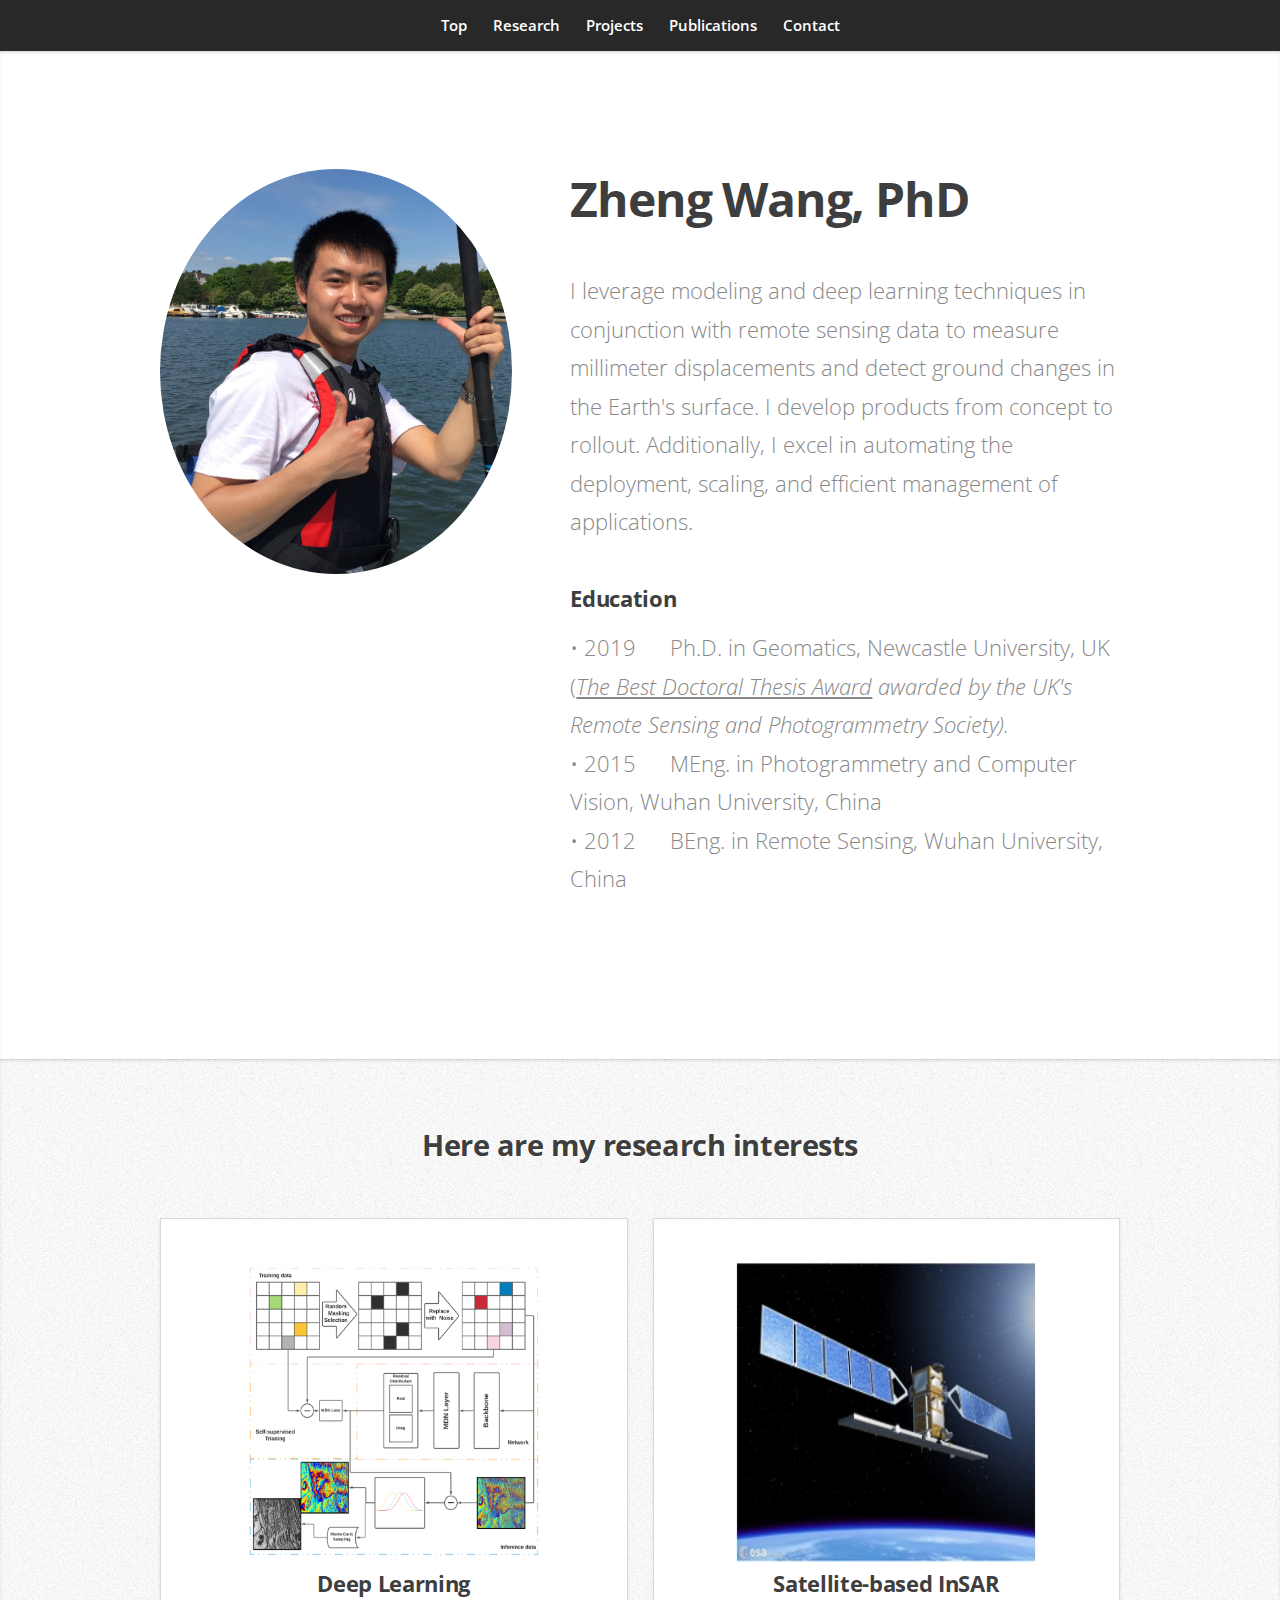
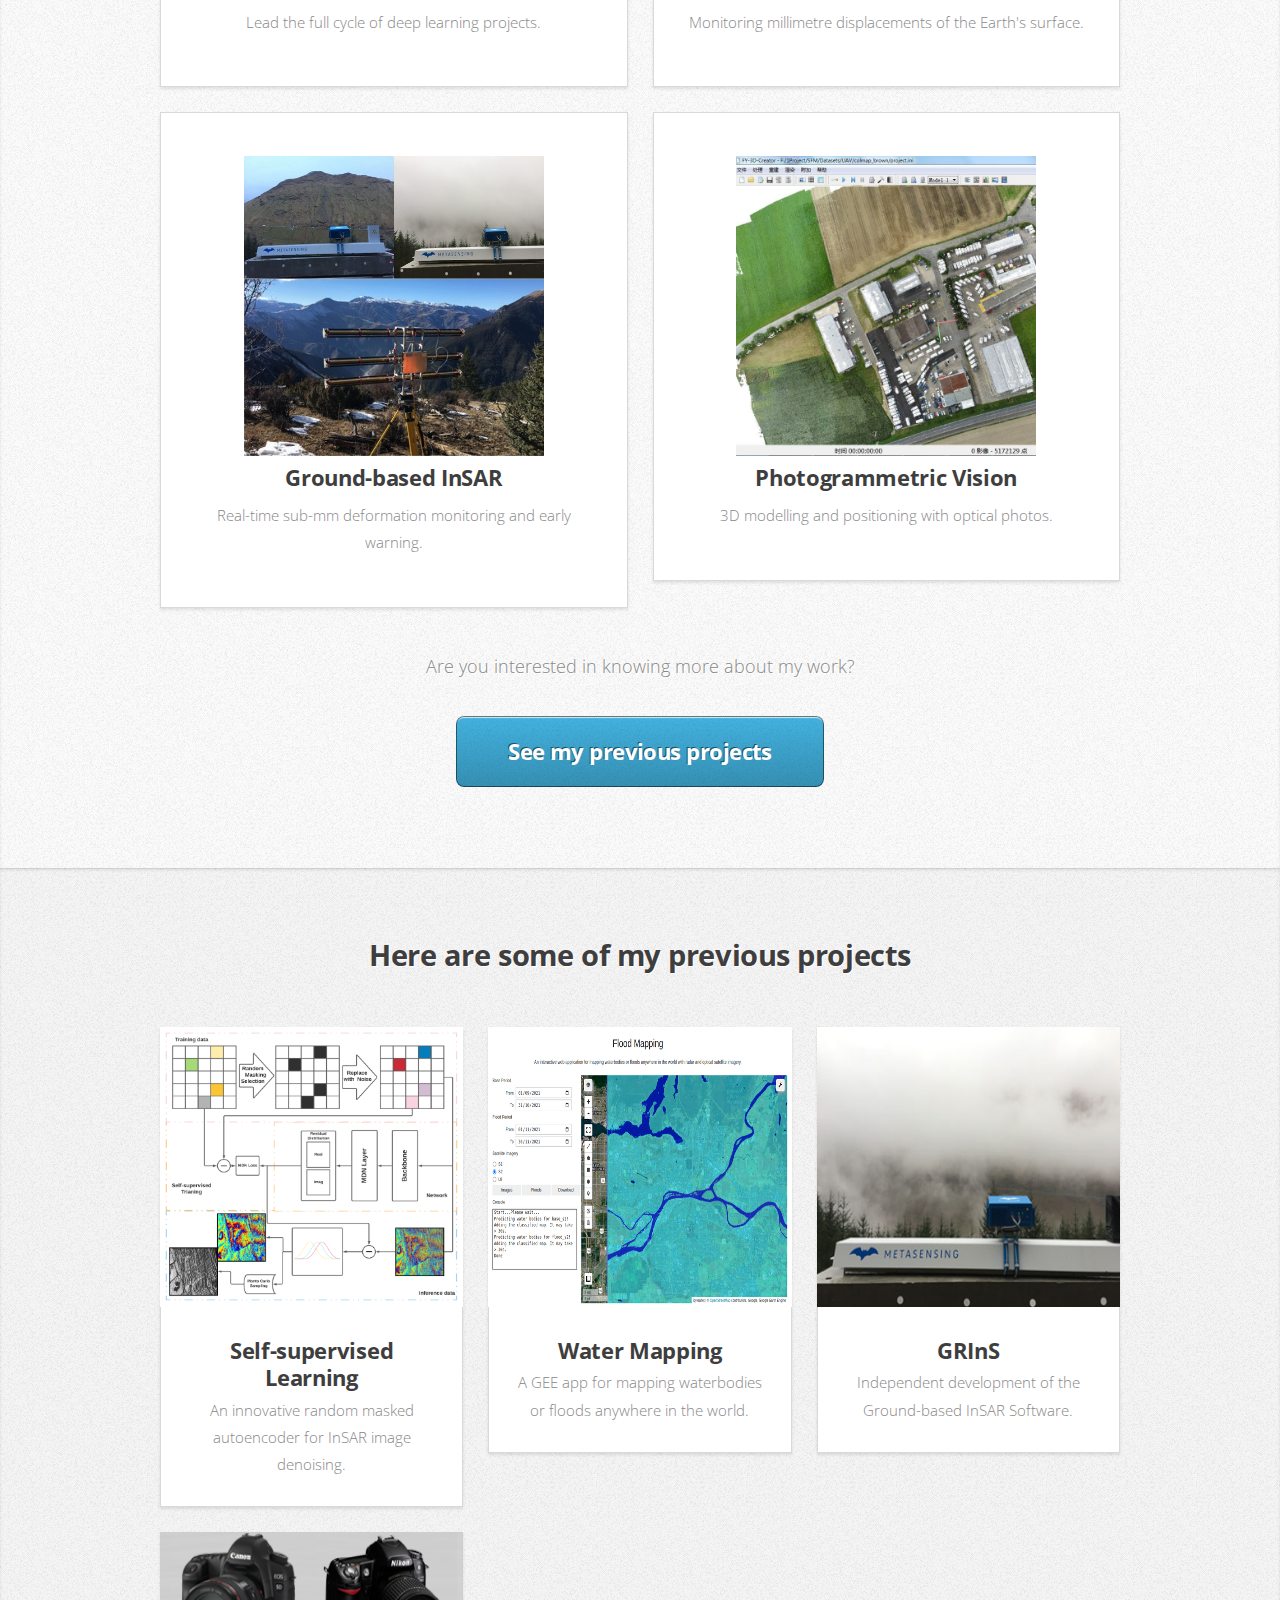
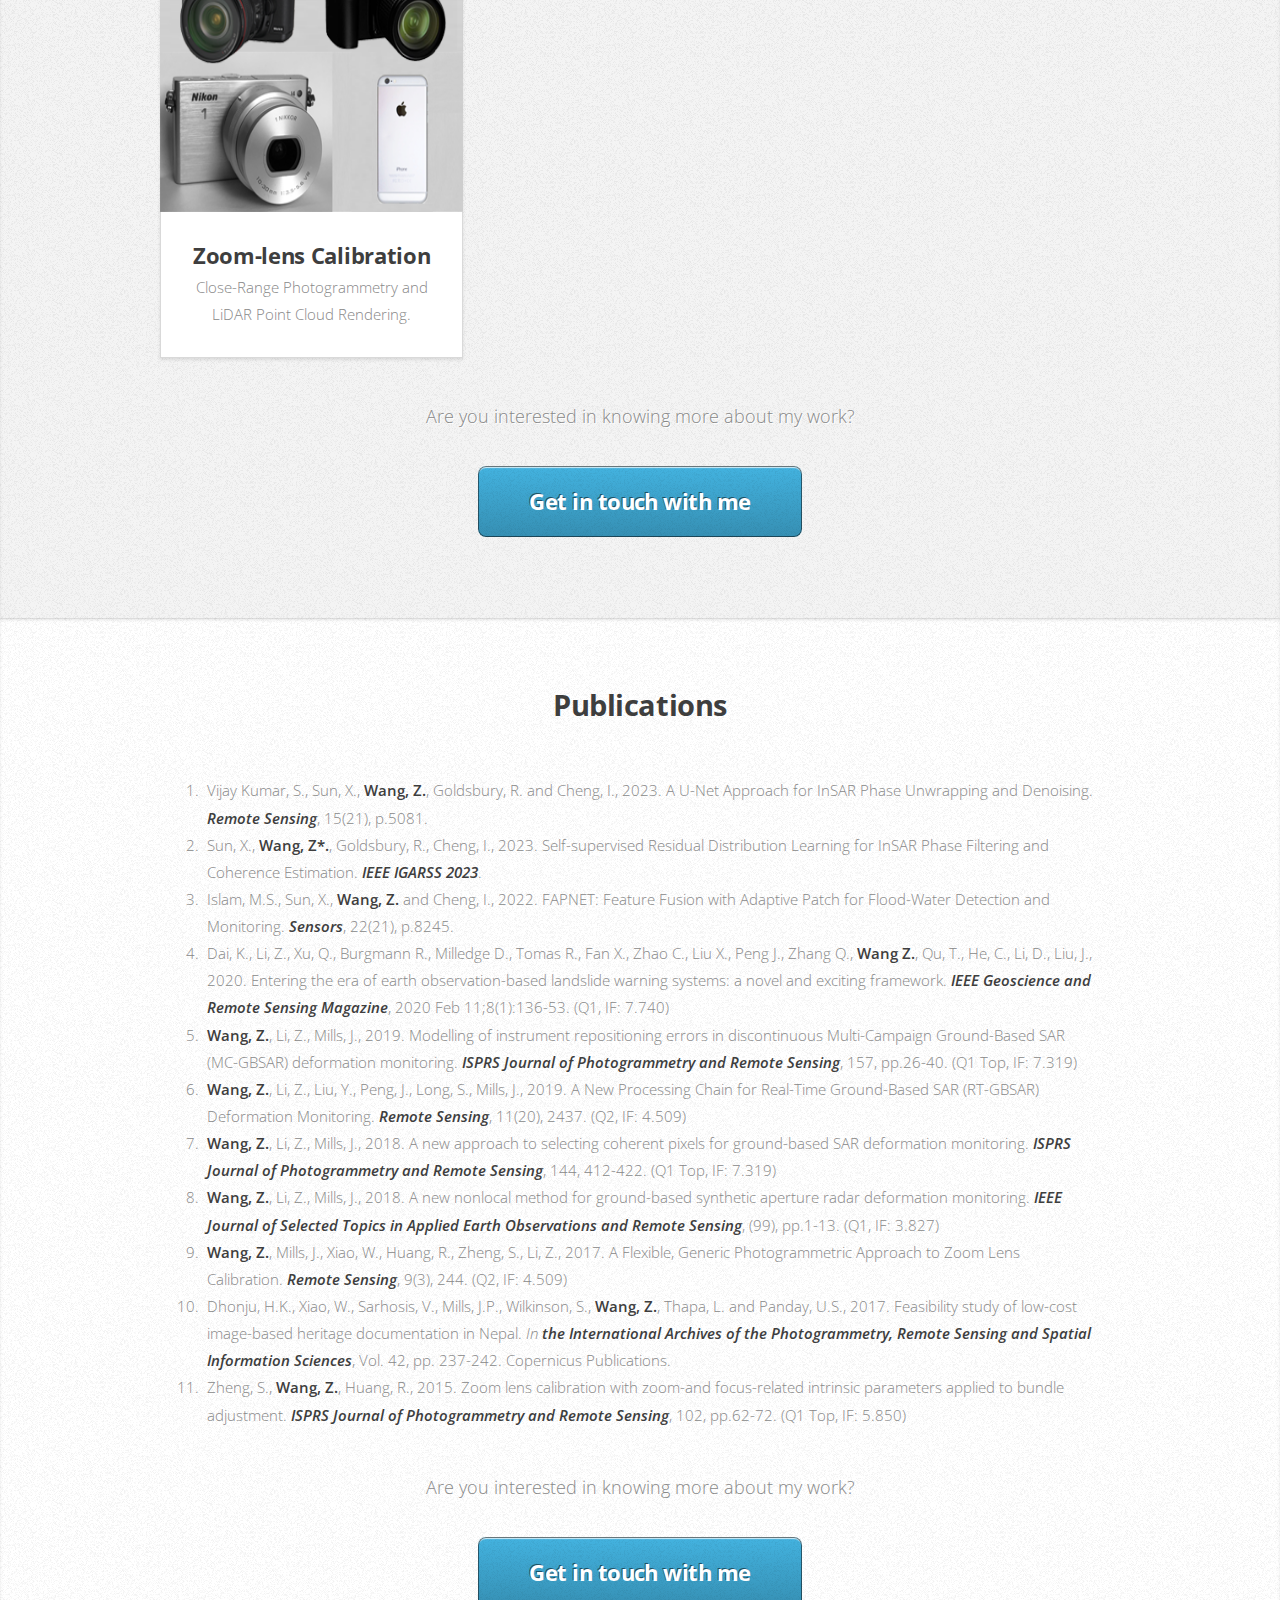
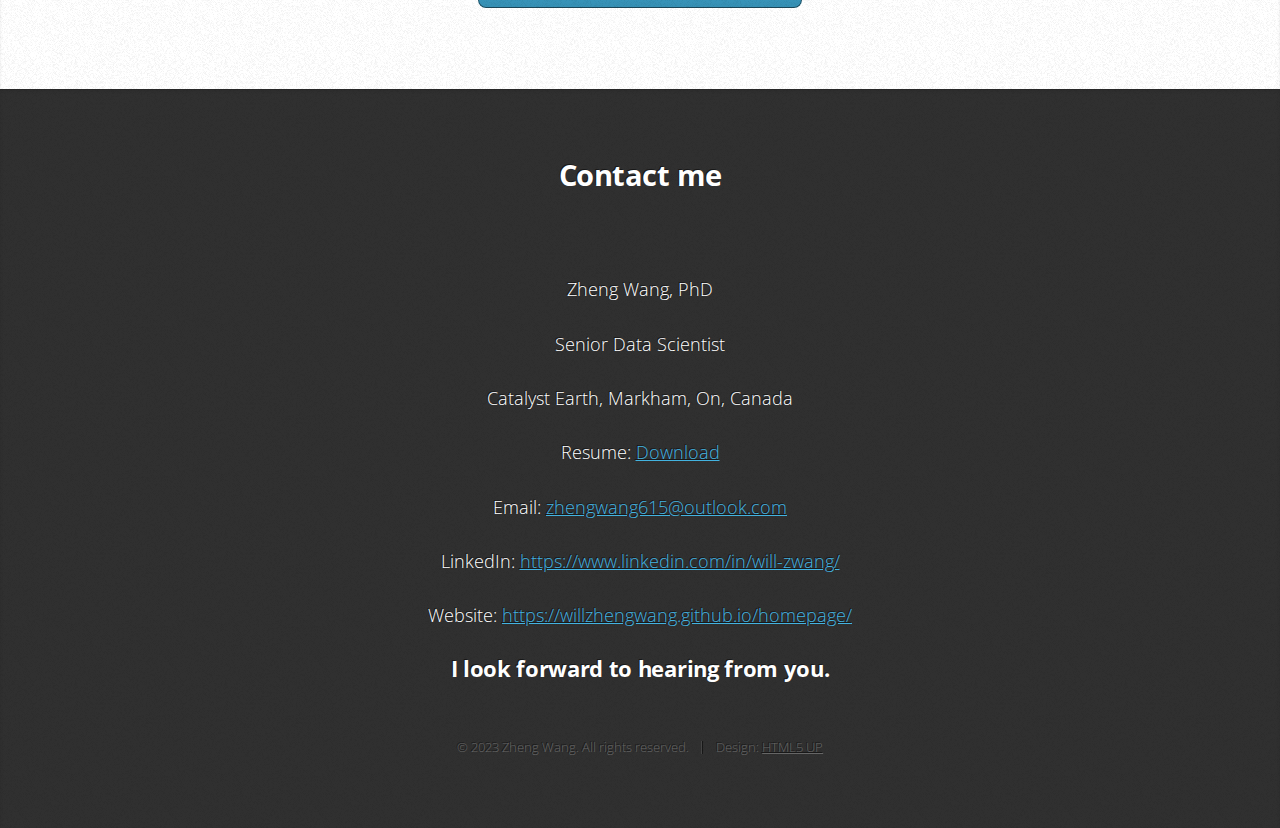
==== index.html @ ceaed790 "index.html: added a link to each research item" ====
<!DOCTYPE HTML>
<!--
	Zheng Wang, PH.D
	html5up.net | @ajlkn
	Free for personal and commercial use under the CCA 3.0 license (html5up.net/license)
-->
<html>
	<head>
		<title>Will Zheng WANG, PH.D.</title>
		<meta charset="utf-8" />
		<meta name="viewport" content="width=device-width, initial-scale=1, user-scalable=no" />
		<link rel="stylesheet" href="assets/css/main.css" />
	</head>
	<body class="is-preload">

		<!-- Nav -->
		    <nav id="nav">
				<ul class="collapse navbar-collapse">
					<li><a href="#top">Top</a></li>
					<li><a href="#research">Research</a></li>
					<li><a href="#projects">Projects</a></li>
					<li><a href="#publications">Publications</a></li>
					<li><a href="#contact">Contact</a></li>
				</ul>
			</nav>

		<!-- Home -->
			<article id="top" class="wrapper style1">
				<div class="container">
					<div class="row">
						<div class="col-4 col-5-large col-12-medium">
							<span class="image fit"><img src="images/zwang.jpg" align="aln-center" alt="" /></span>
						</div>
						<div class="col-8 col-7-large col-12-medium">
							<header>
								<h1><strong> Zheng Wang, PhD</strong></h1>
							</header>
							<p> I leverage modeling and deep learning techniques in conjunction with remote sensing data to measure millimeter displacements and detect ground changes in the Earth's surface. I develop products from concept to rollout. Additionally, I excel in automating the deployment, scaling, and efficient management of applications. </p>
							<h3>Education</h3>
							<p class="large" style="text-align:left;">
								&bull; 2019 &emsp; Ph.D. in Geomatics, Newcastle University</a>, UK
								(<i><a href="https://www.rspsoc.org.uk/images/awards/RSPSoc_PhD_Award_Past_Recipients.pdf">The Best Doctoral Thesis Award</a> awarded by the UK's Remote Sensing and Photogrammetry Society).</i><br>
								&bull; 2015 &emsp; MEng. in Photogrammetry and Computer Vision, Wuhan University, China<br />
								&bull; 2012 &emsp; BEng. in Remote Sensing, Wuhan University, China<br />
							</p>
							<!--- <a href="#research" class="button large scrolly">Learn about what I do</a> --->
						</div>
					</div>
				</div>
			</article>

		<!-- Research -->
			<article id="research" class="wrapper style2">
				<div class="container">
					<header>
						<h2>Here are my research interests</h2>
					</header>
					<div class="row aln-center">
						<div class="col-6 col-6-medium col-12-small">
							<section class="box style1">
								<a href="./project_srd_insar.html#srd_insar"><img src="images/model_architecture.png" class="img-thumbnail" alt="model_architecture.png" width="300" height="300"></a>
								<h3><a href="./project_srd_insar.html#srd_insar">Deep Learning </a></h3>
								<p>Lead the full cycle of deep learning projects.</p>
							</section>
						</div>

						<div class="col-6 col-6-medium col-12-small">
							<section class="box style1">
								<a href="https://3vgeomatics.com/solutions/what-is-insar/"><img src="images/research-s1.jpg" class="img-thumbnail" alt="research-s1.jpg" width="300" height="300"></a>
								<h3><a href="https://3vgeomatics.com/solutions/what-is-insar/">Satellite-based InSAR </a> </h3>
								<p>Monitoring millimetre displacements of the Earth's surface.</p>
							</section>
						</div>
						<div class="col-6 col-6-medium col-12-small">
							<section class="box style1">
								<a href="./project_GRInS.html#GRInS"><img src="images/research-gbinsar.jpg" class="img-thumbnail" alt="FastGBSAR-GPRI.jpg" width="300" height="300"></a>
								<h3><a href="./project_GRInS.html#GRInS">Ground-based InSAR</a></h3>
								<p>Real-time sub-mm deformation monitoring and early warning.</p>
							</section>
						</div>
						<div class="col-6 col-6-medium col-12-small">
							<section class="box style1">
								<a href="./project_lens_calibration.html#calibration"></a><img src="images/research-photogrammetry.jpg" class="img-thumbnail" alt="research-photogrammetry.jpg" width="300" height="300"></a>
								<h3><a href="./project_lens_calibration.html#calibration">Photogrammetric Vision</a></h3>
								<p>3D modelling and positioning with optical photos.</p>
							</section>
						</div>
					</div>
					<footer>
						<p>Are you interested in knowing more about my work?</p>
						<a href="#projects" class="button large scrolly">See my previous projects</a>
					</footer>
				</div>
			</article>

		<!-- Projects -->
			<article id="projects" class="wrapper style3">
				<div class="container">
					<header>
						<h2>Here are some of my previous projects</h2>
					</header>
					<div class="row">
						<div class="col-4 col-6-medium col-12-small">
							<article class="box style2">
								<a href="./project_srd_insar.html#srd_insar" class="image featured"><img src="images/model_architecture.png" alt="" width="300" height="280"/></a>
								<h3><a href="./project_srd_insar.html#srd_insar">Self-supervised Learning </a></h3>
								<p>An innovative random masked autoencoder for InSAR image denoising.</p>
							</article>
						</div>
						<div class="col-4 col-6-medium col-12-small">
							<article class="box style2">
								<a href="./project_water_mapping.html#water_mapping" class="image featured"><img src="images/water_mapping.png" alt="" width="300" height="280"/></a>
								<h3><a href="./project_water_mapping.html#water_mapping">Water Mapping</a></h3>
								<p>A GEE app for mapping waterbodies or floods anywhere in the world.</p>
							</article>
						</div>
						<div class="col-4 col-6-medium col-12-small">
							<article class="box style2">
								<a href="./project_GRInS.html#GRInS" class="image featured"><img src="images/project_grins.png" alt="" width="300" height="280"/></a>
								<h3><a href="./project_GRInS.html#GRInS">GRInS</a></h3>
								<p>Independent development of the Ground-based InSAR Software.</p>
							</article>
						</div>
						<div class="col-4 col-6-medium col-12-small">
							<article class="box style2">
								<a href="./project_lens_calibration.html#calibration" class="image featured"><img src="images/project_calib.png" alt="" width="300" height="280"/></a>
								<h3><a href="./project_lens_calibration.html#calibration">Zoom-lens Calibration</a></h3>
								<p>Close-Range Photogrammetry and LiDAR Point Cloud Rendering.</p>
							</article>
						</div>
					</div>
					<footer>
						<p>Are you interested in knowing more about my work?</p>
						<a href="#contact" class="button large scrolly">Get in touch with me</a>
					</footer>
				</div>
			</article>
		
		<!-- Publications -->
		<article id="publications" class="wrapper style5">
			<div class="container">
				<header>
					<h2>Publications</h2>
				</header>
				<div class="container" align="left">
					<ol>
					  <li>
						Vijay Kumar, S., Sun, X., <b>Wang, Z.</b>, Goldsbury, R. and Cheng, I., 2023. A U-Net Approach for InSAR Phase Unwrapping and Denoising.
						<i><b>Remote Sensing</b></i>, 15(21), p.5081.
					  </li>
					  <li>
						Sun, X., <b>Wang, Z*.</b>, Goldsbury, R., Cheng, I., 2023. Self-supervised Residual Distribution Learning for InSAR Phase Filtering and Coherence Estimation.
						<i><b>IEEE IGARSS 2023</b></i>.
					  </li>
						<li>
						Islam, M.S., Sun, X., <b>Wang, Z.</b> and Cheng, I., 2022. FAPNET: Feature Fusion with Adaptive Patch for Flood-Water Detection and Monitoring.
						<i><b>Sensors</b></i>, 22(21), p.8245.
					  	</li>
					  <li>
						Dai, K., Li, Z., Xu, Q., Burgmann R., Milledge D., Tomas R., Fan X., Zhao C., Liu X., Peng J., Zhang Q., <b>Wang Z.</b>, Qu, T., He, C., Li, D., Liu, J., 2020. Entering the era of earth observation-based landslide warning systems: a novel and exciting framework.
						<i><b>IEEE Geoscience and Remote Sensing Magazine</b></i>,  2020 Feb 11;8(1):136-53. (Q1, IF: 7.740)
					  </li>	
					  <li>
						<b>Wang, Z.</b>, Li, Z., Mills, J., 2019. Modelling of instrument repositioning errors in discontinuous Multi-Campaign Ground-Based SAR (MC-GBSAR) deformation monitoring.
						<i><b>ISPRS Journal of Photogrammetry and Remote Sensing</b></i>, 157, pp.26-40. (Q1 Top, IF: 7.319)
					  </li>
					  <li>
						<b>Wang, Z.</b>, Li, Z., Liu, Y., Peng, J., Long, S., Mills, J., 2019. A New Processing Chain for Real-Time Ground-Based SAR (RT-GBSAR) Deformation Monitoring.
						<i><b>Remote Sensing</b></i>, 11(20), 2437. (Q2, IF: 4.509)
					  </li>
					  <li>
						<b>Wang, Z.</b>, Li, Z., Mills, J., 2018. A new approach to selecting coherent pixels for ground-based SAR deformation monitoring.
						<i><b>ISPRS Journal of Photogrammetry and Remote Sensing</b></i>, 144, 412-422. (Q1 Top, IF: 7.319)
					  </li>
					  <li>
						<b>Wang, Z.</b>, Li, Z., Mills, J., 2018. A new nonlocal method for ground-based synthetic aperture radar deformation monitoring.
						<i><b>IEEE Journal of Selected Topics in Applied Earth Observations and Remote Sensing</b></i>, (99), pp.1-13. (Q1, IF: 3.827)
					  </li>
					  <li>
						<b>Wang, Z.</b>, Mills, J., Xiao, W., Huang, R., Zheng, S., Li, Z., 2017. A Flexible, Generic Photogrammetric Approach to Zoom Lens Calibration.
						<i><b>Remote Sensing</b></i>, 9(3), 244. (Q2, IF: 4.509)
					  </li>
					  <li>
						Dhonju, H.K., Xiao, W., Sarhosis, V., Mills, J.P., Wilkinson, S., <b>Wang, Z.</b>, Thapa, L. and Panday, U.S., 2017. Feasibility study of low-cost image-based heritage documentation in Nepal.
						<i>In <b>the International Archives of the Photogrammetry, Remote Sensing and Spatial Information Sciences</b></i>, Vol. 42, pp. 237-242. Copernicus Publications.
					  </li>
					  <li>
						Zheng, S., <b>Wang, Z.</b>, Huang, R., 2015. Zoom lens calibration with zoom-and focus-related intrinsic parameters applied to bundle adjustment.
						<i><b>ISPRS Journal of Photogrammetry and Remote Sensing</b></i>, 102, pp.62-72. (Q1 Top, IF: 5.850)
					  </li>
					</ol>
				</div>        
				<footer>
					<p>Are you interested in knowing more about my work? </p>
					<a href="#contact" class="button large scrolly">Get in touch with me</a>
				</footer>
			</div>
		</article>

		<!-- Contact -->
		<article id="contact" class="wrapper style4">
			<div class="container">
				<header>
					<h2>Contact me</h2>
				</header>
				<header style="color:white;">
					<p> <br> Zheng Wang, PhD <br> <br> </p>
					<p> Senior Data Scientist <br> <br> </p>
					<p> Catalyst Earth, Markham, On, Canada <br> <br> </p>
					<p> Resume: <a href=https://github.com/willzhengwang/homepage/raw/main/files/zheng_resume_202310.pdf>Download</a> <br> <br> </p>
					<p> Email: <a href=mailto:zhengwang615@outlook.com>zhengwang615@outlook.com</a> <br> <br> </p>
					<p> LinkedIn: <a href="https://www.linkedin.com/in/will-zwang/">https://www.linkedin.com/in/will-zwang/ </a><br> <br> </p>
					<p> Website: <a href="https://willzhengwang.github.io/homepage/">https://willzhengwang.github.io/homepage/ </a> <br> </p>
					<h3> <br /> I look forward to hearing from you. <br /></h3>
				</header>
				<footer>
					<ul id="copyright">
						<li>&copy; 2023 Zheng Wang. All rights reserved.</li><li>Design: <a href="http://html5up.net">HTML5 UP</a></li>
					</ul>
				</footer>
			</div>
		</article>

		<!-- Scripts -->
			<script src="assets/js/jquery.min.js"></script>
			<script src="assets/js/jquery.scrolly.min.js"></script>
			<script src="assets/js/browser.min.js"></script>
			<script src="assets/js/breakpoints.min.js"></script>
			<script src="assets/js/util.js"></script>
			<script src="assets/js/main.js"></script>

	</body>
</html>
---- assets/css/main.css ----
@import url("https://fonts.googleapis.com/css?family=Open+Sans:300,300italic,600,600italic,700");
@import url("fontawesome-all.min.css");

/*
	Miniport by HTML5 UP
	html5up.net | @ajlkn
	Free for personal and commercial use under the CCA 3.0 license (html5up.net/license)
*/

html, body, div, span, applet, object,
iframe, h1, h2, h3, h4, h5, h6, p, blockquote,
pre, a, abbr, acronym, address, big, cite,
code, del, dfn, em, img, ins, kbd, q, s, samp,
small, strike, strong, sub, sup, tt, var, b,
u, i, center, dl, dt, dd, ol, ul, li, fieldset,
form, label, legend, table, caption, tbody,
tfoot, thead, tr, th, td, article, aside,
canvas, details, embed, figure, figcaption,
footer, header, hgroup, menu, nav, output, ruby,
section, summary, time, mark, audio, video {
	margin: 0;
	padding: 0;
	border: 0;
	font-size: 100%;
	font: inherit;
	vertical-align: baseline;}

article, aside, details, figcaption, figure,
footer, header, hgroup, menu, nav, section {
	display: block;}

body {
	line-height: 1;
}

ol, ul {
	list-style: none;
}

blockquote, q {
	quotes: none;
}

	blockquote:before, blockquote:after, q:before, q:after {
		content: '';
		content: none;
	}

table {
	border-collapse: collapse;
	border-spacing: 0;
}

body {
	-webkit-text-size-adjust: none;
}

mark {
	background-color: transparent;
	color: inherit;
}

input::-moz-focus-inner {
	border: 0;
	padding: 0;
}

input, select, textarea {
	-moz-appearance: none;
	-webkit-appearance: none;
	-ms-appearance: none;
	appearance: none;
}

/* Basic */

	html {
		box-sizing: border-box;
	}

	*, *:before, *:after {
		box-sizing: inherit;
	}

	body {
		padding-top: 3.5em;
	}

		body.is-preload *, body.is-preload *:before, body.is-preload *:after {
			-moz-animation: none !important;
			-webkit-animation: none !important;
			-ms-animation: none !important;
			animation: none !important;
			-moz-transition: none !important;
			-webkit-transition: none !important;
			-ms-transition: none !important;
			transition: none !important;
		}

	body, input, textarea, select {
		font-family: 'Open Sans', sans-serif;
		line-height: 1.85em;
		color: #888;
		font-weight: 300;
		font-size: 13pt;
	}

	a {
		-moz-transition: color .2s ease-in-out;
		-webkit-transition: color .2s ease-in-out;
		-ms-transition: color .2s ease-in-out;
		transition: color .2s ease-in-out;
		color: #43B3E0;
		text-decoration: underline;
	}

		a:hover {
			color: #43bff0 !important;
		}

		a img {
			border: 0;
		}

	b, strong {
		font-weight: 600;
		color: #3e3e3e;
	}

	i, em {
		font-style: italic;
	}

	sub {
		position: relative;
		top: 0.5em;
		font-size: 0.8em;
	}

	sup {
		position: relative;
		top: -0.5em;
		font-size: 0.8em;
	}

	blockquote {
		border-left: solid 0.75em #eee;
		padding: 1em 0 1em 1.5em;
		font-style: italic;
	}

	h1, h2, h3, h4, h5, h6 {
		color: #3e3e3e;
		margin: 0 0 0.75em 0;
	}

	h1 a, h2 a, h3 a, h4 a, h5 a, h6 a {
		text-decoration: none;
		color: inherit;
	}

	h2, h3, h4, h5, h6 {
		font-weight: 700;
	}

	h1 {
		font-size: 3.25em;
		letter-spacing: -0.025em;
		font-weight: 300;
	}

		h1 strong {
			font-weight: 700;
		}

	h2 {
		font-size: 2em;
		letter-spacing: -0.015em;
	}

	h3 {
		font-size: 1.5em;
		letter-spacing: -0.015em;
	}

	em, i {
		font-style: italic;
	}

	br.clear {
		clear: both;
	}

	hr {
		border: 0;
		border-top: solid 1px #444;
		border-top-color: rgba(0, 0, 0, 0.35);
		box-shadow: 0px 1px 0px 0px rgba(255, 255, 255, 0.1);
		height: 1px;
		margin: 3em 0;
	}

	p, ul, ol, dl, table {
		margin-bottom: 2em;
	}

	header {
		margin: 0 0 3em 0;
	}

		header > p {
			font-size: 1.25em;
			margin: 0;
		}

	footer {
		margin: 3em 0 0 0;
	}

		footer > p {
			font-size: 1.25em;
		}

/* Container */

	.container {
		margin: 0 auto;
		max-width: calc(100% - 50px);
		width: 1200px;
	}

		.container.medium {
			width: 900px;
		}

		@media screen and (max-width: 1680px) {

			.container {
				width: 1200px;
			}

				.container.medium {
					width: 900px;
				}

		}

		@media screen and (max-width: 1280px) {

			.container {
				width: 960px;
			}

				.container.medium {
					width: 720px;
				}

		}

		@media screen and (max-width: 980px) {

			.container {
				width: 100%;
			}

				.container.medium {
					width: 75%;
				}

		}

		@media screen and (max-width: 736px) {

			.container {
				width: 100%;
				max-width: calc(100% - 30px);
			}

				.container.medium {
					width: 100%;
				}

		}

/* Row */

	.row {
		display: flex;
		flex-wrap: wrap;
		box-sizing: border-box;
		align-items: stretch;
	}

		.row > * {
			box-sizing: border-box;
		}

		.row.gtr-uniform > * > :last-child {
			margin-bottom: 0;
		}

		.row.aln-left {
			justify-content: flex-start;
		}

		.row.aln-center {
			justify-content: center;
		}

		.row.aln-right {
			justify-content: flex-end;
		}

		.row.aln-top {
			align-items: flex-start;
		}

		.row.aln-middle {
			align-items: center;
		}

		.row.aln-bottom {
			align-items: flex-end;
		}

		.row > .imp {
			order: -1;
		}

		.row > .col-1 {
			width: 8.33333%;
		}

		.row > .off-1 {
			margin-left: 8.33333%;
		}

		.row > .col-2 {
			width: 16.66667%;
		}

		.row > .off-2 {
			margin-left: 16.66667%;
		}

		.row > .col-3 {
			width: 25%;
		}

		.row > .off-3 {
			margin-left: 25%;
		}

		.row > .col-4 {
			width: 33.33333%;
		}

		.row > .off-4 {
			margin-left: 33.33333%;
		}

		.row > .col-5 {
			width: 41.66667%;
		}

		.row > .off-5 {
			margin-left: 41.66667%;
		}

		.row > .col-6 {
			width: 50%;
		}

		.row > .off-6 {
			margin-left: 50%;
		}

		.row > .col-7 {
			width: 58.33333%;
		}

		.row > .off-7 {
			margin-left: 58.33333%;
		}

		.row > .col-8 {
			width: 66.66667%;
		}

		.row > .off-8 {
			margin-left: 66.66667%;
		}

		.row > .col-9 {
			width: 75%;
		}

		.row > .off-9 {
			margin-left: 75%;
		}

		.row > .col-10 {
			width: 83.33333%;
		}

		.row > .off-10 {
			margin-left: 83.33333%;
		}

		.row > .col-11 {
			width: 91.66667%;
		}

		.row > .off-11 {
			margin-left: 91.66667%;
		}

		.row > .col-12 {
			width: 100%;
		}

		.row > .off-12 {
			margin-left: 100%;
		}

		.row.gtr-0 {
			margin-top: 0px;
			margin-left: 0px;
		}

			.row.gtr-0 > * {
				padding: 0px 0 0 0px;
			}

			.row.gtr-0.gtr-uniform {
				margin-top: 0px;
			}

				.row.gtr-0.gtr-uniform > * {
					padding-top: 0px;
				}

		.row.gtr-25 {
			margin-top: -6.25px;
			margin-left: -6.25px;
		}

			.row.gtr-25 > * {
				padding: 6.25px 0 0 6.25px;
			}

			.row.gtr-25.gtr-uniform {
				margin-top: -6.25px;
			}

				.row.gtr-25.gtr-uniform > * {
					padding-top: 6.25px;
				}

		.row.gtr-50 {
			margin-top: -12.5px;
			margin-left: -12.5px;
		}

			.row.gtr-50 > * {
				padding: 12.5px 0 0 12.5px;
			}

			.row.gtr-50.gtr-uniform {
				margin-top: -12.5px;
			}

				.row.gtr-50.gtr-uniform > * {
					padding-top: 12.5px;
				}

		.row {
			margin-top: -25px;
			margin-left: -25px;
		}

			.row > * {
				padding: 25px 0 0 25px;
			}

			.row.gtr-uniform {
				margin-top: -25px;
			}

				.row.gtr-uniform > * {
					padding-top: 25px;
				}

		.row.gtr-150 {
			margin-top: -37.5px;
			margin-left: -37.5px;
		}

			.row.gtr-150 > * {
				padding: 37.5px 0 0 37.5px;
			}

			.row.gtr-150.gtr-uniform {
				margin-top: -37.5px;
			}

				.row.gtr-150.gtr-uniform > * {
					padding-top: 37.5px;
				}

		.row.gtr-200 {
			margin-top: -50px;
			margin-left: -50px;
		}

			.row.gtr-200 > * {
				padding: 50px 0 0 50px;
			}

			.row.gtr-200.gtr-uniform {
				margin-top: -50px;
			}

				.row.gtr-200.gtr-uniform > * {
					padding-top: 50px;
				}

		@media screen and (max-width: 1680px) {

			.row {
				display: flex;
				flex-wrap: wrap;
				box-sizing: border-box;
				align-items: stretch;
			}

				.row > * {
					box-sizing: border-box;
				}

				.row.gtr-uniform > * > :last-child {
					margin-bottom: 0;
				}

				.row.aln-left {
					justify-content: flex-start;
				}

				.row.aln-center {
					justify-content: center;
				}

				.row.aln-right {
					justify-content: flex-end;
				}

				.row.aln-top {
					align-items: flex-start;
				}

				.row.aln-middle {
					align-items: center;
				}

				.row.aln-bottom {
					align-items: flex-end;
				}

				.row > .imp-xlarge {
					order: -1;
				}

				.row > .col-1-xlarge {
					width: 8.33333%;
				}

				.row > .off-1-xlarge {
					margin-left: 8.33333%;
				}

				.row > .col-2-xlarge {
					width: 16.66667%;
				}

				.row > .off-2-xlarge {
					margin-left: 16.66667%;
				}

				.row > .col-3-xlarge {
					width: 25%;
				}

				.row > .off-3-xlarge {
					margin-left: 25%;
				}

				.row > .col-4-xlarge {
					width: 33.33333%;
				}

				.row > .off-4-xlarge {
					margin-left: 33.33333%;
				}

				.row > .col-5-xlarge {
					width: 41.66667%;
				}

				.row > .off-5-xlarge {
					margin-left: 41.66667%;
				}

				.row > .col-6-xlarge {
					width: 50%;
				}

				.row > .off-6-xlarge {
					margin-left: 50%;
				}

				.row > .col-7-xlarge {
					width: 58.33333%;
				}

				.row > .off-7-xlarge {
					margin-left: 58.33333%;
				}

				.row > .col-8-xlarge {
					width: 66.66667%;
				}

				.row > .off-8-xlarge {
					margin-left: 66.66667%;
				}

				.row > .col-9-xlarge {
					width: 75%;
				}

				.row > .off-9-xlarge {
					margin-left: 75%;
				}

				.row > .col-10-xlarge {
					width: 83.33333%;
				}

				.row > .off-10-xlarge {
					margin-left: 83.33333%;
				}

				.row > .col-11-xlarge {
					width: 91.66667%;
				}

				.row > .off-11-xlarge {
					margin-left: 91.66667%;
				}

				.row > .col-12-xlarge {
					width: 100%;
				}

				.row > .off-12-xlarge {
					margin-left: 100%;
				}

				.row.gtr-0 {
					margin-top: 0px;
					margin-left: 0px;
				}

					.row.gtr-0 > * {
						padding: 0px 0 0 0px;
					}

					.row.gtr-0.gtr-uniform {
						margin-top: 0px;
					}

						.row.gtr-0.gtr-uniform > * {
							padding-top: 0px;
						}

				.row.gtr-25 {
					margin-top: -6.25px;
					margin-left: -6.25px;
				}

					.row.gtr-25 > * {
						padding: 6.25px 0 0 6.25px;
					}

					.row.gtr-25.gtr-uniform {
						margin-top: -6.25px;
					}

						.row.gtr-25.gtr-uniform > * {
							padding-top: 6.25px;
						}

				.row.gtr-50 {
					margin-top: -12.5px;
					margin-left: -12.5px;
				}

					.row.gtr-50 > * {
						padding: 12.5px 0 0 12.5px;
					}

					.row.gtr-50.gtr-uniform {
						margin-top: -12.5px;
					}

						.row.gtr-50.gtr-uniform > * {
							padding-top: 12.5px;
						}

				.row {
					margin-top: -25px;
					margin-left: -25px;
				}

					.row > * {
						padding: 25px 0 0 25px;
					}

					.row.gtr-uniform {
						margin-top: -25px;
					}

						.row.gtr-uniform > * {
							padding-top: 25px;
						}

				.row.gtr-150 {
					margin-top: -37.5px;
					margin-left: -37.5px;
				}

					.row.gtr-150 > * {
						padding: 37.5px 0 0 37.5px;
					}

					.row.gtr-150.gtr-uniform {
						margin-top: -37.5px;
					}

						.row.gtr-150.gtr-uniform > * {
							padding-top: 37.5px;
						}

				.row.gtr-200 {
					margin-top: -50px;
					margin-left: -50px;
				}

					.row.gtr-200 > * {
						padding: 50px 0 0 50px;
					}

					.row.gtr-200.gtr-uniform {
						margin-top: -50px;
					}

						.row.gtr-200.gtr-uniform > * {
							padding-top: 50px;
						}

		}

		@media screen and (max-width: 1280px) {

			.row {
				display: flex;
				flex-wrap: wrap;
				box-sizing: border-box;
				align-items: stretch;
			}

				.row > * {
					box-sizing: border-box;
				}

				.row.gtr-uniform > * > :last-child {
					margin-bottom: 0;
				}

				.row.aln-left {
					justify-content: flex-start;
				}

				.row.aln-center {
					justify-content: center;
				}

				.row.aln-right {
					justify-content: flex-end;
				}

				.row.aln-top {
					align-items: flex-start;
				}

				.row.aln-middle {
					align-items: center;
				}

				.row.aln-bottom {
					align-items: flex-end;
				}

				.row > .imp-large {
					order: -1;
				}

				.row > .col-1-large {
					width: 8.33333%;
				}

				.row > .off-1-large {
					margin-left: 8.33333%;
				}

				.row > .col-2-large {
					width: 16.66667%;
				}

				.row > .off-2-large {
					margin-left: 16.66667%;
				}

				.row > .col-3-large {
					width: 25%;
				}

				.row > .off-3-large {
					margin-left: 25%;
				}

				.row > .col-4-large {
					width: 33.33333%;
				}

				.row > .off-4-large {
					margin-left: 33.33333%;
				}

				.row > .col-5-large {
					width: 41.66667%;
				}

				.row > .off-5-large {
					margin-left: 41.66667%;
				}

				.row > .col-6-large {
					width: 50%;
				}

				.row > .off-6-large {
					margin-left: 50%;
				}

				.row > .col-7-large {
					width: 58.33333%;
				}

				.row > .off-7-large {
					margin-left: 58.33333%;
				}

				.row > .col-8-large {
					width: 66.66667%;
				}

				.row > .off-8-large {
					margin-left: 66.66667%;
				}

				.row > .col-9-large {
					width: 75%;
				}

				.row > .off-9-large {
					margin-left: 75%;
				}

				.row > .col-10-large {
					width: 83.33333%;
				}

				.row > .off-10-large {
					margin-left: 83.33333%;
				}

				.row > .col-11-large {
					width: 91.66667%;
				}

				.row > .off-11-large {
					margin-left: 91.66667%;
				}

				.row > .col-12-large {
					width: 100%;
				}

				.row > .off-12-large {
					margin-left: 100%;
				}

				.row.gtr-0 {
					margin-top: 0px;
					margin-left: 0px;
				}

					.row.gtr-0 > * {
						padding: 0px 0 0 0px;
					}

					.row.gtr-0.gtr-uniform {
						margin-top: 0px;
					}

						.row.gtr-0.gtr-uniform > * {
							padding-top: 0px;
						}

				.row.gtr-25 {
					margin-top: -6.25px;
					margin-left: -6.25px;
				}

					.row.gtr-25 > * {
						padding: 6.25px 0 0 6.25px;
					}

					.row.gtr-25.gtr-uniform {
						margin-top: -6.25px;
					}

						.row.gtr-25.gtr-uniform > * {
							padding-top: 6.25px;
						}

				.row.gtr-50 {
					margin-top: -12.5px;
					margin-left: -12.5px;
				}

					.row.gtr-50 > * {
						padding: 12.5px 0 0 12.5px;
					}

					.row.gtr-50.gtr-uniform {
						margin-top: -12.5px;
					}

						.row.gtr-50.gtr-uniform > * {
							padding-top: 12.5px;
						}

				.row {
					margin-top: -25px;
					margin-left: -25px;
				}

					.row > * {
						padding: 25px 0 0 25px;
					}

					.row.gtr-uniform {
						margin-top: -25px;
					}

						.row.gtr-uniform > * {
							padding-top: 25px;
						}

				.row.gtr-150 {
					margin-top: -37.5px;
					margin-left: -37.5px;
				}

					.row.gtr-150 > * {
						padding: 37.5px 0 0 37.5px;
					}

					.row.gtr-150.gtr-uniform {
						margin-top: -37.5px;
					}

						.row.gtr-150.gtr-uniform > * {
							padding-top: 37.5px;
						}

				.row.gtr-200 {
					margin-top: -50px;
					margin-left: -50px;
				}

					.row.gtr-200 > * {
						padding: 50px 0 0 50px;
					}

					.row.gtr-200.gtr-uniform {
						margin-top: -50px;
					}

						.row.gtr-200.gtr-uniform > * {
							padding-top: 50px;
						}

		}

		@media screen and (max-width: 980px) {

			.row {
				display: flex;
				flex-wrap: wrap;
				box-sizing: border-box;
				align-items: stretch;
			}

				.row > * {
					box-sizing: border-box;
				}

				.row.gtr-uniform > * > :last-child {
					margin-bottom: 0;
				}

				.row.aln-left {
					justify-content: flex-start;
				}

				.row.aln-center {
					justify-content: center;
				}

				.row.aln-right {
					justify-content: flex-end;
				}

				.row.aln-top {
					align-items: flex-start;
				}

				.row.aln-middle {
					align-items: center;
				}

				.row.aln-bottom {
					align-items: flex-end;
				}

				.row > .imp-medium {
					order: -1;
				}

				.row > .col-1-medium {
					width: 8.33333%;
				}

				.row > .off-1-medium {
					margin-left: 8.33333%;
				}

				.row > .col-2-medium {
					width: 16.66667%;
				}

				.row > .off-2-medium {
					margin-left: 16.66667%;
				}

				.row > .col-3-medium {
					width: 25%;
				}

				.row > .off-3-medium {
					margin-left: 25%;
				}

				.row > .col-4-medium {
					width: 33.33333%;
				}

				.row > .off-4-medium {
					margin-left: 33.33333%;
				}

				.row > .col-5-medium {
					width: 41.66667%;
				}

				.row > .off-5-medium {
					margin-left: 41.66667%;
				}

				.row > .col-6-medium {
					width: 50%;
				}

				.row > .off-6-medium {
					margin-left: 50%;
				}

				.row > .col-7-medium {
					width: 58.33333%;
				}

				.row > .off-7-medium {
					margin-left: 58.33333%;
				}

				.row > .col-8-medium {
					width: 66.66667%;
				}

				.row > .off-8-medium {
					margin-left: 66.66667%;
				}

				.row > .col-9-medium {
					width: 75%;
				}

				.row > .off-9-medium {
					margin-left: 75%;
				}

				.row > .col-10-medium {
					width: 83.33333%;
				}

				.row > .off-10-medium {
					margin-left: 83.33333%;
				}

				.row > .col-11-medium {
					width: 91.66667%;
				}

				.row > .off-11-medium {
					margin-left: 91.66667%;
				}

				.row > .col-12-medium {
					width: 100%;
				}

				.row > .off-12-medium {
					margin-left: 100%;
				}

				.row.gtr-0 {
					margin-top: 0px;
					margin-left: 0px;
				}

					.row.gtr-0 > * {
						padding: 0px 0 0 0px;
					}

					.row.gtr-0.gtr-uniform {
						margin-top: 0px;
					}

						.row.gtr-0.gtr-uniform > * {
							padding-top: 0px;
						}

				.row.gtr-25 {
					margin-top: -6.25px;
					margin-left: -6.25px;
				}

					.row.gtr-25 > * {
						padding: 6.25px 0 0 6.25px;
					}

					.row.gtr-25.gtr-uniform {
						margin-top: -6.25px;
					}

						.row.gtr-25.gtr-uniform > * {
							padding-top: 6.25px;
						}

				.row.gtr-50 {
					margin-top: -12.5px;
					margin-left: -12.5px;
				}

					.row.gtr-50 > * {
						padding: 12.5px 0 0 12.5px;
					}

					.row.gtr-50.gtr-uniform {
						margin-top: -12.5px;
					}

						.row.gtr-50.gtr-uniform > * {
							padding-top: 12.5px;
						}

				.row {
					margin-top: -25px;
					margin-left: -25px;
				}

					.row > * {
						padding: 25px 0 0 25px;
					}

					.row.gtr-uniform {
						margin-top: -25px;
					}

						.row.gtr-uniform > * {
							padding-top: 25px;
						}

				.row.gtr-150 {
					margin-top: -37.5px;
					margin-left: -37.5px;
				}

					.row.gtr-150 > * {
						padding: 37.5px 0 0 37.5px;
					}

					.row.gtr-150.gtr-uniform {
						margin-top: -37.5px;
					}

						.row.gtr-150.gtr-uniform > * {
							padding-top: 37.5px;
						}

				.row.gtr-200 {
					margin-top: -50px;
					margin-left: -50px;
				}

					.row.gtr-200 > * {
						padding: 50px 0 0 50px;
					}

					.row.gtr-200.gtr-uniform {
						margin-top: -50px;
					}

						.row.gtr-200.gtr-uniform > * {
							padding-top: 50px;
						}

		}

		@media screen and (max-width: 736px) {

			.row {
				display: flex;
				flex-wrap: wrap;
				box-sizing: border-box;
				align-items: stretch;
			}

				.row > * {
					box-sizing: border-box;
				}

				.row.gtr-uniform > * > :last-child {
					margin-bottom: 0;
				}

				.row.aln-left {
					justify-content: flex-start;
				}

				.row.aln-center {
					justify-content: center;
				}

				.row.aln-right {
					justify-content: flex-end;
				}

				.row.aln-top {
					align-items: flex-start;
				}

				.row.aln-middle {
					align-items: center;
				}

				.row.aln-bottom {
					align-items: flex-end;
				}

				.row > .imp-small {
					order: -1;
				}

				.row > .col-1-small {
					width: 8.33333%;
				}

				.row > .off-1-small {
					margin-left: 8.33333%;
				}

				.row > .col-2-small {
					width: 16.66667%;
				}

				.row > .off-2-small {
					margin-left: 16.66667%;
				}

				.row > .col-3-small {
					width: 25%;
				}

				.row > .off-3-small {
					margin-left: 25%;
				}

				.row > .col-4-small {
					width: 33.33333%;
				}

				.row > .off-4-small {
					margin-left: 33.33333%;
				}

				.row > .col-5-small {
					width: 41.66667%;
				}

				.row > .off-5-small {
					margin-left: 41.66667%;
				}

				.row > .col-6-small {
					width: 50%;
				}

				.row > .off-6-small {
					margin-left: 50%;
				}

				.row > .col-7-small {
					width: 58.33333%;
				}

				.row > .off-7-small {
					margin-left: 58.33333%;
				}

				.row > .col-8-small {
					width: 66.66667%;
				}

				.row > .off-8-small {
					margin-left: 66.66667%;
				}

				.row > .col-9-small {
					width: 75%;
				}

				.row > .off-9-small {
					margin-left: 75%;
				}

				.row > .col-10-small {
					width: 83.33333%;
				}

				.row > .off-10-small {
					margin-left: 83.33333%;
				}

				.row > .col-11-small {
					width: 91.66667%;
				}

				.row > .off-11-small {
					margin-left: 91.66667%;
				}

				.row > .col-12-small {
					width: 100%;
				}

				.row > .off-12-small {
					margin-left: 100%;
				}

				.row.gtr-0 {
					margin-top: 0px;
					margin-left: 0px;
				}

					.row.gtr-0 > * {
						padding: 0px 0 0 0px;
					}

					.row.gtr-0.gtr-uniform {
						margin-top: 0px;
					}

						.row.gtr-0.gtr-uniform > * {
							padding-top: 0px;
						}

				.row.gtr-25 {
					margin-top: -3.75px;
					margin-left: -3.75px;
				}

					.row.gtr-25 > * {
						padding: 3.75px 0 0 3.75px;
					}

					.row.gtr-25.gtr-uniform {
						margin-top: -3.75px;
					}

						.row.gtr-25.gtr-uniform > * {
							padding-top: 3.75px;
						}

				.row.gtr-50 {
					margin-top: -7.5px;
					margin-left: -7.5px;
				}

					.row.gtr-50 > * {
						padding: 7.5px 0 0 7.5px;
					}

					.row.gtr-50.gtr-uniform {
						margin-top: -7.5px;
					}

						.row.gtr-50.gtr-uniform > * {
							padding-top: 7.5px;
						}

				.row {
					margin-top: -15px;
					margin-left: -15px;
				}

					.row > * {
						padding: 15px 0 0 15px;
					}

					.row.gtr-uniform {
						margin-top: -15px;
					}

						.row.gtr-uniform > * {
							padding-top: 15px;
						}

				.row.gtr-150 {
					margin-top: -22.5px;
					margin-left: -22.5px;
				}

					.row.gtr-150 > * {
						padding: 22.5px 0 0 22.5px;
					}

					.row.gtr-150.gtr-uniform {
						margin-top: -22.5px;
					}

						.row.gtr-150.gtr-uniform > * {
							padding-top: 22.5px;
						}

				.row.gtr-200 {
					margin-top: -30px;
					margin-left: -30px;
				}

					.row.gtr-200 > * {
						padding: 30px 0 0 30px;
					}

					.row.gtr-200.gtr-uniform {
						margin-top: -30px;
					}

						.row.gtr-200.gtr-uniform > * {
							padding-top: 30px;
						}

		}

/* Form */

	form label {
		color: #3e3e3e;
		font-weight: 700;
		display: block;
		margin: 0 0 0.5em 0;
	}

	form input[type=text],
	form input[type=email],
	form input[type=password],
	form select,
	form textarea {
		-moz-transition: background .2s ease-in-out, box-shadow .2s ease-in-out;
		-webkit-transition: background .2s ease-in-out, box-shadow .2s ease-in-out;
		-ms-transition: background .2s ease-in-out, box-shadow .2s ease-in-out;
		transition: background .2s ease-in-out, box-shadow .2s ease-in-out;
		-webkit-appearance: none;
		display: block;
		border: 0;
		padding: 0.75em;
		font-size: 1em;
		border-radius: 8px;
		border: solid 1px #ddd;
		background: #fff;
		color: #bbb;
		box-shadow: inset 0px 2px 3px 1px rgba(0, 0, 0, 0.05), 0px 1px 0px 0px rgba(255, 255, 255, 0.025);
		width: 100%;
	}

		form input[type=text]:focus,
		form input[type=email]:focus,
		form input[type=password]:focus,
		form select:focus,
		form textarea:focus {
			background: #fafafa;
			box-shadow: inset 0px 2px 5px 0px rgba(0, 0, 0, 0.05), 0px 1px 0px 0px rgba(255, 255, 255, 0.025), inset 0px 0px 2px 1px #43bff0;
		}

	form textarea {
		height: 15em;
	}

	form .actions:last-child {
		margin-bottom: 0;
	}

	form ::-webkit-input-placeholder {
		color: #555 !important;
	}

	form :-moz-placeholder {
		color: #555 !important;
	}

	form ::-moz-placeholder {
		color: #555 !important;
	}

	form :-ms-input-placeholder {
		color: #555 !important;
	}

	form ::-moz-focus-inner {
		border: 0;
	}

/* Tables */

	table {
		width: 100%;
	}

		table.default {
			width: 100%;
		}

			table.default tr {
				border-top: solid 1px #eee;
			}

				table.default tr:first-child {
					border-top: 0;
				}

			table.default td {
				padding: 0.5em 1em 0.5em 1em;
			}

			table.default th {
				text-align: left;
				padding: 0.5em 1em 0.5em 1em;
				font-weight: 600;
				margin: 0 0 1em 0;
			}

			table.default thead {
				background: #4f4f4f;
				color: #fff;
			}

/* Section/Article */

	section, article {
		margin-bottom: 3em;
	}

	section > :last-child,
	article > :last-child,
	section:last-child,
	article:last-child {
		margin-bottom: 0;
	}

/* Image */

	.image {
		display: inline-block;
		position: relative;
	}

		.image img {
			display: block;
			width: 100%;
		}

		.image.fit {
			display: block;
			width: 100%;
		}

		.image.featured {
			display: block;
			width: 100%;
			margin: 0 0 2em 0;
		}

		.image.left {
			float: left;
			margin: 0 2em 2em 0;
		}

		.image.centered {
			display: block;
			margin: 0 0 2em 0;
		}

			.image.centered img {
				margin: 0 auto;
				width: auto;
			}

/* Button */

	input[type="button"],
	input[type="submit"],
	input[type="reset"],
	button,
	.button {
		background-image: url("images/bg.png"), -moz-linear-gradient(top, rgba(0, 0, 0, 0), rgba(0, 0, 0, 0.2));
		background-image: url("images/bg.png"), -webkit-linear-gradient(top, rgba(0, 0, 0, 0), rgba(0, 0, 0, 0.2));
		background-image: url("images/bg.png"), -ms-linear-gradient(top, rgba(0, 0, 0, 0), rgba(0, 0, 0, 0.2));
		background-image: url("images/bg.png"), linear-gradient(top, rgba(0, 0, 0, 0), rgba(0, 0, 0, 0.2));
		-moz-transition: background-color .2s ease-in-out;
		-webkit-transition: background-color .2s ease-in-out;
		-ms-transition: background-color .2s ease-in-out;
		transition: background-color .2s ease-in-out;
		-webkit-appearance: none;
		position: relative;
		display: inline-block;
		color: #fff !important;
		text-decoration: none;
		font-weight: 700;
		border: 0;
		outline: 0;
		cursor: pointer;
		border-radius: 8px;
		text-shadow: -1px -1px 0.5px rgba(0, 0, 0, 0.5);
		overflow: hidden;
		box-shadow: inset 0px 0px 0px 1px rgba(0, 0, 0, 0.5), inset 0px 2px 1px 0px rgba(255, 255, 255, 0.75);
		background-color: #43B3E0;
		padding: 1em 2.35em 1em 2.35em;
		font-size: 1.1em;
		max-width: 24em;
	}

		input[type="button"]:hover,
		input[type="submit"]:hover,
		input[type="reset"]:hover,
		button:hover,
		.button:hover {
			background-color: #43bff0;
			color: #fff !important;
		}

		input[type="button"]:active,
		input[type="submit"]:active,
		input[type="reset"]:active,
		button:active,
		.button:active {
			background-color: #3BA8D3;
			top: 1px;
		}

		input[type="button"].large,
		input[type="submit"].large,
		input[type="reset"].large,
		button.large,
		.button.large {
			font-size: 1.5em;
			letter-spacing: -0.025em;
		}

		input[type="button"].alt,
		input[type="submit"].alt,
		input[type="reset"].alt,
		button.alt,
		.button.alt {
			background-color: #444;
			box-shadow: inset 0px 0px 0px 1px #242424, inset 0px 2px 1px 0px rgba(255, 255, 255, 0.2);
		}

			input[type="button"].alt:hover,
			input[type="submit"].alt:hover,
			input[type="reset"].alt:hover,
			button.alt:hover,
			.button.alt:hover {
				background-color: #4f4f4f;
				color: #fff !important;
			}

			input[type="button"].alt:active,
			input[type="submit"].alt:active,
			input[type="reset"].alt:active,
			button.alt:active,
			.button.alt:active {
				background-color: #3f3f3f;
			}

/* List */

	ul {
		list-style: disc;
		padding-left: 1em;
	}

		ul li {
			padding-left: 0.5em;
		}

	ol {
		list-style: decimal;
		padding-left: 1.25em;
	}

		ol li {
			padding-left: 0.25em;
		}

/* Social */

	ul.social {
		cursor: default;
		margin: 0;
		list-style: none;
		padding-left: 0;
	}

		ul.social li {
			position: relative;
			display: inline-block;
			margin: 0.25em;
			top: 0;
			padding-left: 0;
		}

			ul.social li a {
				-moz-transition: top .2s ease-in-out;
				-webkit-transition: top .2s ease-in-out;
				-ms-transition: top .2s ease-in-out;
				transition: top .2s ease-in-out;
				display: block;
				width: 48px;
				height: 48px;
				border-radius: 6px;
				top: 0;
				position: relative;
			}

				ul.social li a:before {
					background-image: url("images/bg.png"), -moz-linear-gradient(top, rgba(0, 0, 0, 0), rgba(0, 0, 0, 0.2));
					background-image: url("images/bg.png"), -webkit-linear-gradient(top, rgba(0, 0, 0, 0), rgba(0, 0, 0, 0.2));
					background-image: url("images/bg.png"), -ms-linear-gradient(top, rgba(0, 0, 0, 0), rgba(0, 0, 0, 0.2));
					background-image: url("images/bg.png"), linear-gradient(top, rgba(0, 0, 0, 0), rgba(0, 0, 0, 0.2));
					-moz-transition: background-color .2s ease-in-out;
					-webkit-transition: background-color .2s ease-in-out;
					-ms-transition: background-color .2s ease-in-out;
					transition: background-color .2s ease-in-out;
					background-color: #444;
					border-radius: 6px;
					box-shadow: inset 0px 0px 0px 1px #282828, inset 0px 2px 1px 0px rgba(255, 255, 255, 0.1);
					color: #2E2E2E !important;
					display: block;
					font-size: 26px;
					height: 48px;
					line-height: 48px;
					text-align: center;
					outline: 0;
					overflow: hidden;
					text-shadow: 1px 1px 0px rgba(255, 255, 255, 0.1);
					width: 48px;
				}

				ul.social li a.fa-twitter {
					background-color: #2DAAE4;
				}

				ul.social li a.fa-facebook-f {
					background-color: #3C5A98;
				}

				ul.social li a.fa-dribbble {
					background-color: #C4376B;
				}

				ul.social li a.fa-linkedin-in {
					background-color: #006599;
				}

				ul.social li a.fa-tumblr {
					background-color: #51718A;
				}

				ul.social li a.fa-google-plus {
					background-color: #DA2713;
				}

				ul.social li a.fa-github {
					background-color: #FAFAFA;
				}

				ul.social li a.fa-rss {
					background-color: #F2600B;
				}

				ul.social li a.fa-instagram {
					background-color: #E0D7C8;
				}

				ul.social li a.fa-foursquare {
					background-color: #39A3D4;
				}

				ul.social li a.fa-skype {
					background-color: #10BEF1;
				}

				ul.social li a.fa-soundcloud {
					background-color: #FE5419;
				}

				ul.social li a.fa-youtube {
					background-color: #BF2E25;
				}

				ul.social li a.fa-blogger {
					background-color: #FF6501;
				}

				ul.social li a.fa-flickr {
					background-color: #0062DB;
				}

				ul.social li a.fa-vimeo {
					background-color: #4C8AB0;
				}

				ul.social li a:hover {
					top: -5px;
				}

					ul.social li a:hover:before {
						background-color: transparent;
					}

/* Actions */

	ul.actions {
		list-style: none;
		padding-left: 0;
	}

		ul.actions li {
			display: inline-block;
			margin: 0 0 0 1em;
			padding-left: 0;
		}

			ul.actions li:first-child {
				margin-left: 0;
			}

/* Box */

	.box {
		background: #fff;
		box-shadow: inset 0px 0px 0px 1px rgba(0, 0, 0, 0.15), 0px 2px 3px 0px rgba(0, 0, 0, 0.1);
		text-align: center;
		padding: 2em;
	}

		.box.style1 {
			padding: 3em 2em 3.5em 2em;
		}

			.box.style1 h3 {
				margin-bottom: 0.5em;
			}

		.box.style2 h3 {
			margin-bottom: 0.25em;
		}

		.box.style2 .image {
			position: relative;
			left: 2em;
			top: 2em;
			margin: -4em 0 4em -4em;
			width: auto;
		}

/* Icons */

	.icon {
		text-decoration: none;
		text-decoration: none;
	}

		.icon:before {
			-moz-osx-font-smoothing: grayscale;
			-webkit-font-smoothing: antialiased;
			display: inline-block;
			font-style: normal;
			font-variant: normal;
			text-rendering: auto;
			line-height: 1;
			text-transform: none !important;
			font-family: 'Font Awesome 5 Free';
			font-weight: 400;
		}

		.icon:before {
			font-size: 1.25em;
		}

		.icon > .label {
			display: none;
		}

		.icon.solid:before {
			font-weight: 900;
		}

		.icon.brands:before {
			font-family: 'Font Awesome 5 Brands';
		}

		.icon.featured {
			color: #EA8A95;
			display: block;
			margin: 0 0 1.5em 0;
			cursor: default;
		}

			.icon.featured:before {
				font-size: 6em;
			}

/* Wrappers */

	.wrapper {
		background-image: url("images/bg.png");
		box-shadow: inset 0px 1px 0px 0px rgba(0, 0, 0, 0.05), inset 0px 2px 3px 0px rgba(0, 0, 0, 0.1);
		padding: 8em 0 8em 0;
		text-align: center;
	}

		.wrapper.style1 {
			background-image: none;
			background-color: #fff;
		}

		.wrapper.style2 {
			background-color: #fafafa;
			text-shadow: 1px 1px 0px #fff;
		}

		.wrapper.style3 {
			background-color: #f4f4f4;
			text-shadow: 1px 1px 0px #fff;
		}

		.wrapper.style4 {
			background-color: #303030;
			color: #999;
			text-shadow: -1px -1px 0px #181818;
		}

			.wrapper.style4 h1, .wrapper.style4 h2, .wrapper.style4 h3, .wrapper.style4 h4, .wrapper.style4 h5, .wrapper.style4 h6 {
				color: #fff;
			}

			.wrapper.style4 form input[type=text],
			.wrapper.style4 form input[type=password],
			.wrapper.style4 form select,
			.wrapper.style4 form textarea {
				border: none;
				background: #282828;
			}

				.wrapper.style4 form input[type=text]:focus,
				.wrapper.style4 form input[type=password]:focus,
				.wrapper.style4 form select:focus,
				.wrapper.style4 form textarea:focus {
					background: #252525;
				}

/* Nav */

	#nav {
		background-color: #282828;
		text-align: center;
		position: fixed;
		left: 0;
		top: 0;
		width: 100%;
		z-index: 10000;
		cursor: default;
		height: 3.5em;
		line-height: 3.5em;
	}

		#nav ul {
			margin-bottom: 0;
			list-style: none;
			padding-left: 0;
		}

		#nav li {
			display: inline-block;
			padding-left: 0;
		}

		#nav a {
			-moz-transition: background-color .2s ease-in-out;
			-webkit-transition: background-color .2s ease-in-out;
			-ms-transition: background-color .2s ease-in-out;
			transition: background-color .2s ease-in-out;
			position: relative;
			display: block;
			color: #fff;
			text-decoration: none;
			outline: 0;
			font-weight: 600;
			border-radius: 8px;
			color: #fff;
			height: 2.5em;
			line-height: 2.5em;
			padding: 0 0.75em;
		}

			#nav a:hover {
				color: #fff !important;
				background: #383838;
			}

			#nav a.active {
				background: #484848;
			}

				#nav a.active:before {
					content: '';
					display: block;
					position: absolute;
					bottom: -0.6em;
					left: 50%;
					margin-left: -0.75em;
					border-left: solid 0.75em transparent;
					border-right: solid 0.75em transparent;
					border-top: solid 0.6em #282828;
				}

/* Articles */

	body > article {
		margin-bottom: 0;
	}

	#top {
		padding: 10em 0 10em 0;
		text-align: left;
	}

		#top .image {
			border-radius: 100%;
			width: 20em;
			height: 20em;
			margin: 0;
		}

			#top .image img {
				border-radius: 100%;
			}

		#top h1 {
			margin-top: 0.35em;
		}

		#top p {
			font-size: 1.5em;
			line-height: 1.75em;
		}

			#top p a {
				color: inherit;
			}

	#contact footer {
		font-size: 0.9em;
	}

/* Copyright */

	#copyright {
		color: #666;
		font-size: 1em;
		line-height: 1em;
		list-style: none;
		padding-left: 0;
		margin-bottom: 0;
	}

		#copyright li {
			display: inline-block;
			border-left: solid 1px rgba(0, 0, 0, 0.5);
			box-shadow: -1px 0px 0px 0px rgba(255, 255, 255, 0.1);
			padding: 0 0 0 1em;
			margin: 0 0 0 1em;
		}

			#copyright li:first-child {
				border: 0;
				box-shadow: none;
				padding-left: 0;
				margin-left: 0;
			}

		#copyright a {
			-moz-transition: color .2s ease-in-out;
			-webkit-transition: color .2s ease-in-out;
			-ms-transition: color .2s ease-in-out;
			transition: color .2s ease-in-out;
			color: inherit;
		}

			#copyright a:hover {
				color: #777;
			}

/* Large */

	@media screen and (max-width: 1280px) {

		/* Basic */

			body {
				font-size: 11pt;
			}

			input, textarea, select {
				font-size: 11pt;
			}

			header {
				margin: 0 0 4em 0;
			}

		/* Wrappers */

			.wrapper {
				padding: 5em 0 5em 0;
				text-align: center;
			}

				.wrapper.style4 .row-special {
					margin: 2em 0 0 0;
					padding: 2em 0 2em 0;
				}

		/* Articles */

			#top {
				padding: 8em 0;
			}

				#top .image {
					width: 24em;
					height: 24em;
					margin: 0;
				}

	}

/* Medium */

	@media screen and (max-width: 980px) {

		/* Articles */

			#top {
				text-align: center;
				padding: 5em 0;
			}

				#top .image {
					margin: 0 auto 2em auto;
				}

	}

/* Small */

	@media screen and (max-width: 736px) {

		/* Basic */

			body {
				padding-top: 44px;
			}

			body, input, textarea, select {
				line-height: 1.75em;
				font-size: 10pt;
				letter-spacing: 0;
			}

			h1, h2, h3, h4, h5, h6 {
				font-size: 1.25em;
				margin: 0 0 0.4em 0;
			}

			h1 {
				font-size: 2.25em;
				line-height: 1.25em;
			}

			header {
				margin: 0 0 2em 0;
			}

				header > p {
					font-size: 1.25em;
				}

			footer {
				margin: 2.5em 0 0 0;
			}

				footer > p {
					font-size: 1.25em;
				}

			hr {
				margin: 1.5em 0 2em 0;
			}

		/* Section/Article */

			section, article {
				clear: both;
			}

		/* Button */

			input[type="button"],
			input[type="submit"],
			input[type="reset"],
			button,
			.button {
				text-align: center;
				font-size: 1.2em;
				width: 100%;
				padding: 1em 0 1em 0;
			}

				input[type="button"].large,
				input[type="submit"].large,
				input[type="reset"].large,
				button.large,
				.button.large {
					font-size: 1.2em;
					letter-spacing: 0;
				}

		/* Social */

			ul.social {
				padding: 1em 0.5em 0 0.5em;
			}

				ul.social li {
					margin: 0.5em 0.5em 0.5em 0.5em;
				}

					ul.social li a {
						top: 0 !important;
					}

						ul.social li a:before {
							background-color: transparent !important;
						}

		/* Actions */

			ul.actions {
				margin: 0;
			}

				ul.actions li {
					display: block;
					margin: 15px 0 0 0;
				}

					ul.actions li:first-child {
						margin-top: 0;
					}

		/* Box */

			.box {
				padding: 30px 20px 30px 20px;
				margin: 0 0 20px 0 !important;
			}

				.box h3 {
					margin-bottom: 0.25em;
				}

				.box .image.centered {
					margin-bottom: 1em;
				}

				.box .image.featured {
					position: relative;
					left: 20px;
					top: 20px;
					margin: -50px 0 50px -40px;
					width: auto;
				}

				.box.style1 {
					max-width: 32em;
					margin-left: auto !important;
					margin-right: auto !important;
				}

				.box.style2 {
					max-width: 32em;
					margin-left: auto !important;
					margin-right: auto !important;
				}

		/* Wrappers */

			.wrapper {
				padding: 3em 0;
				text-align: center;
			}

		/* Nav */

			#nav {
				height: 44px;
				line-height: 44px;
			}

				#nav a {
					padding: 0 0.75em;
					height: inherit;
					line-height: inherit;
					border-radius: 0;
				}

					#nav a:hover {
						background-color: transparent;
					}

		/* Articles */

			#top {
				padding: 3em 0;
			}

				#top .image {
					width: 15em;
					height: 15em;
					margin-bottom: 0;
				}

				#top p {
					font-size: 1em;
				}

			#contact footer {
				margin: 0;
			}

		/* Copyright */

			#copyright {
				font-size: 1em;
				margin: 0;
			}

				#copyright li {
					display: block;
					margin: 1em 0 0 0;
					padding: 0;
					box-shadow: none;
					border-left: 0;
				}

					#copyright li:first-child {
						margin-top: 0;
					}

	}
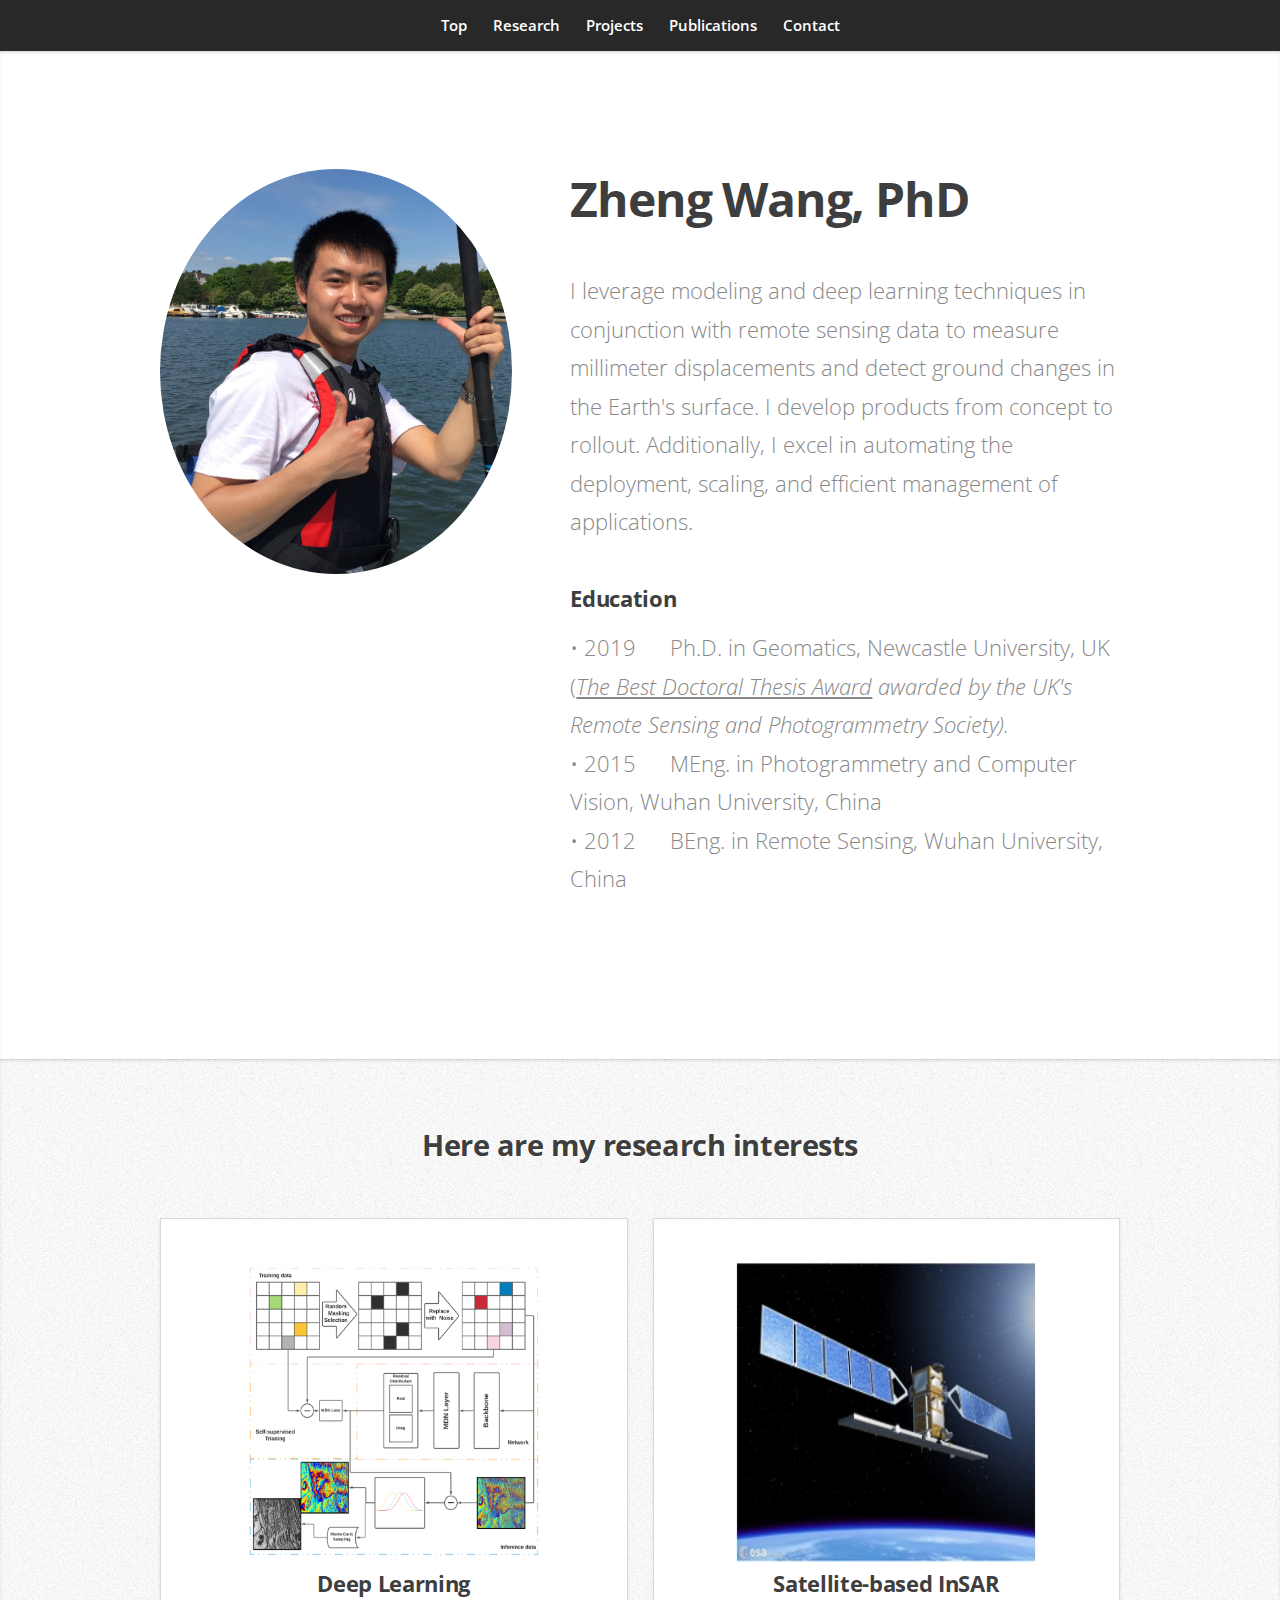
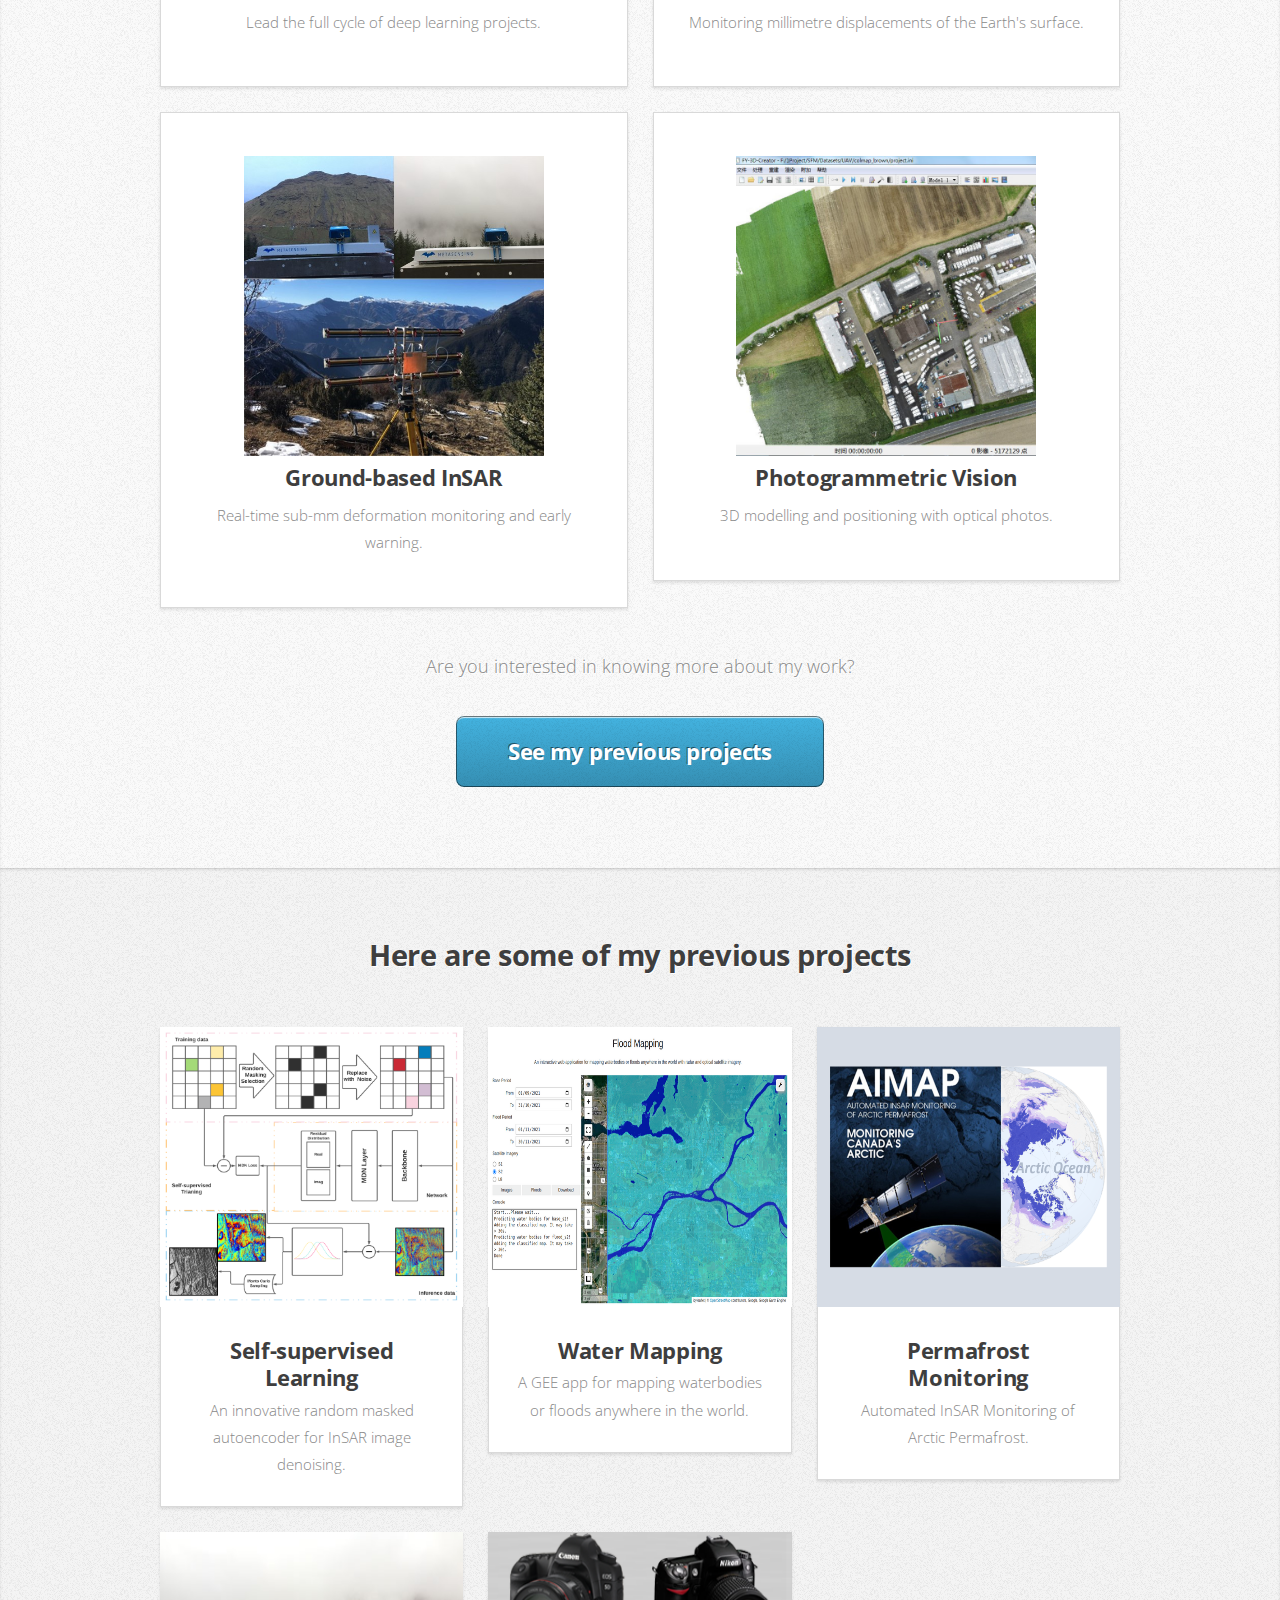
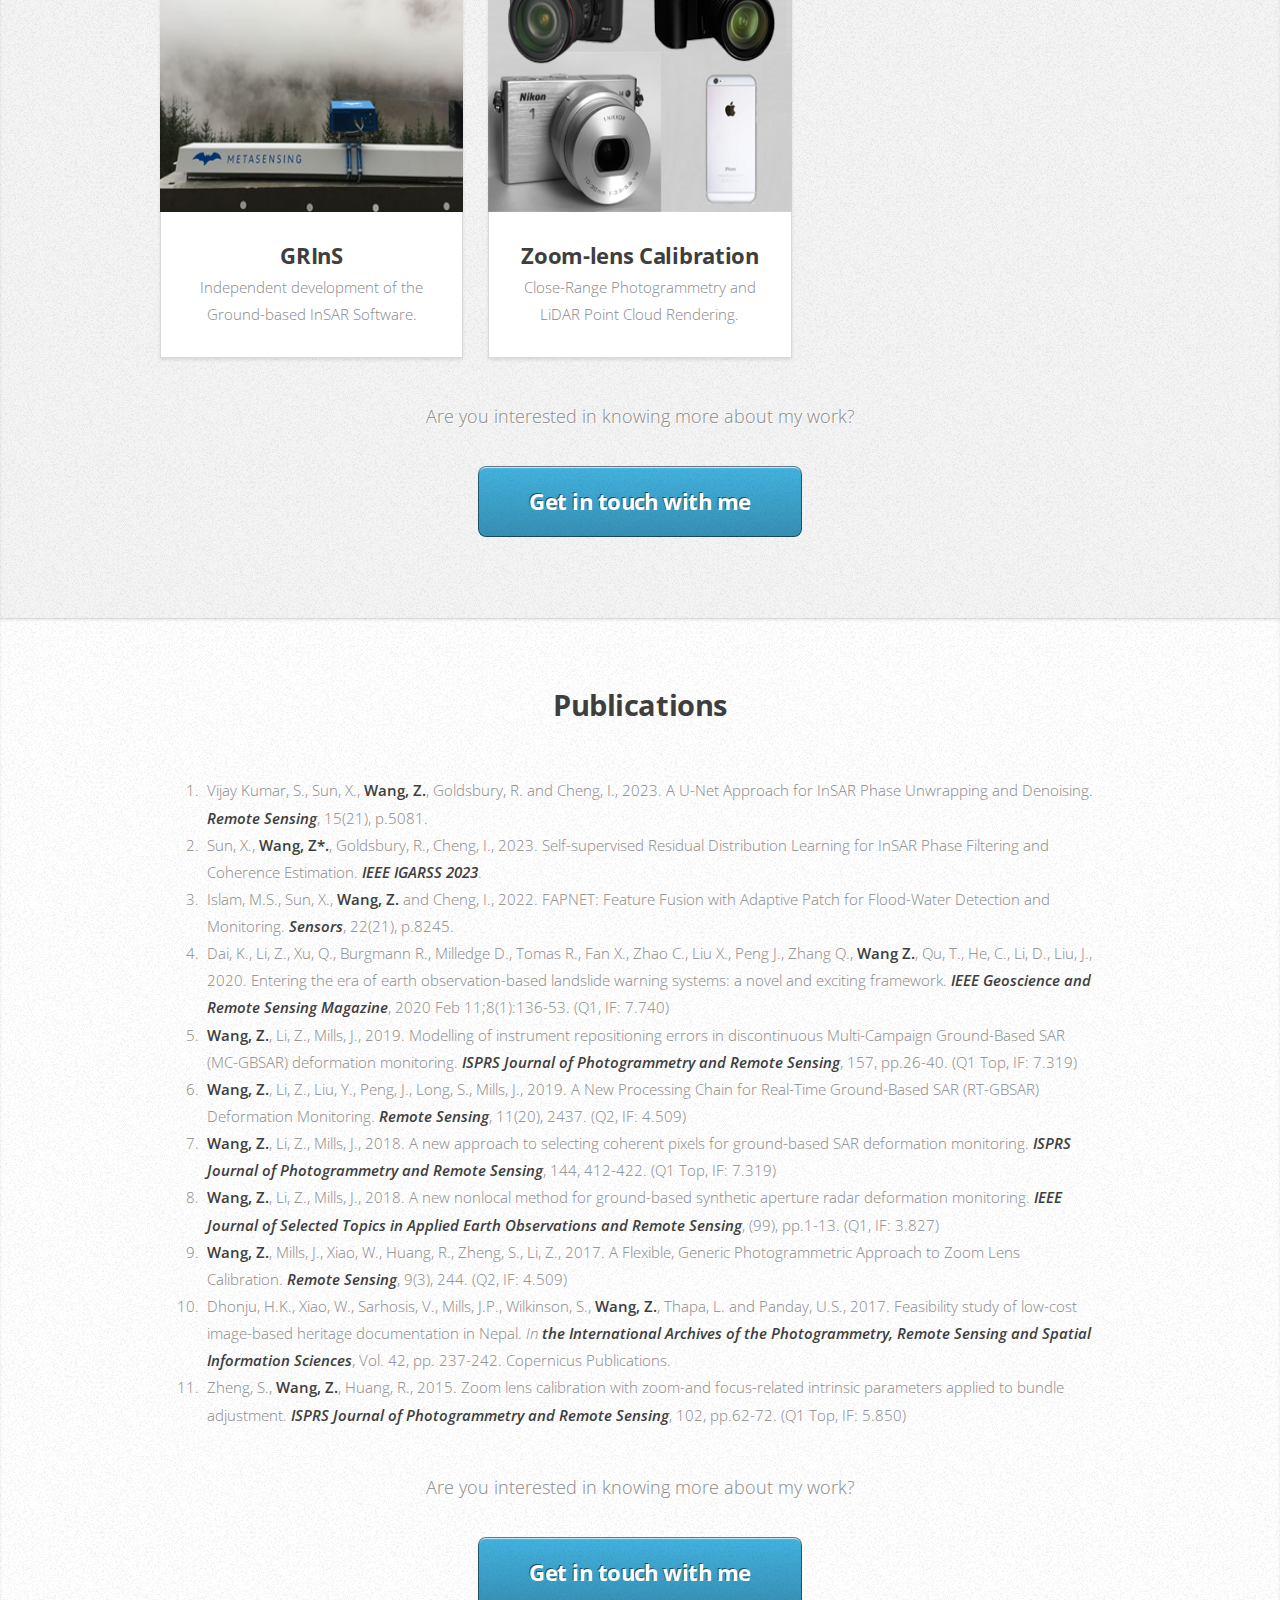
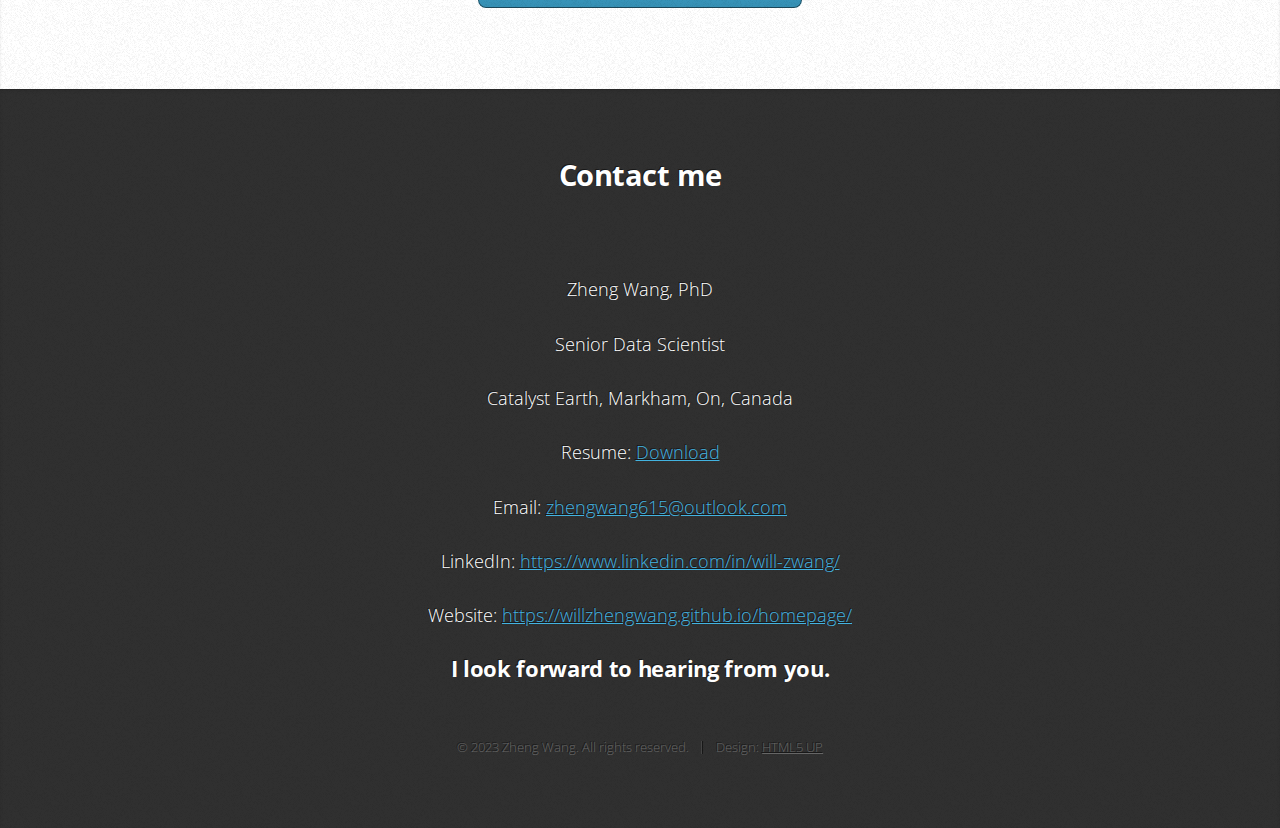
==== commit 8a44b632: "added project - AIMAP" ====
--- a/index.html
+++ b/index.html
@@ -112,6 +112,13 @@
 								<a href="./project_water_mapping.html#water_mapping" class="image featured"><img src="images/water_mapping.png" alt="" width="300" height="280"/></a>
 								<h3><a href="./project_water_mapping.html#water_mapping">Water Mapping</a></h3>
 								<p>A GEE app for mapping waterbodies or floods anywhere in the world.</p>
+							</article>
+						</div>
+						<div class="col-4 col-6-medium col-12-small">
+							<article class="box style2">
+								<a href="./project_aimap.html#aimap" class="image featured"><img src="images/aimap_cover.png" alt="" width="300" height="280"/></a>
+								<h3><a href="./project_aimap.html#aimap">Permafrost Monitoring</a></h3>
+								<p>Automated InSAR Monitoring of Arctic Permafrost.</p>
 							</article>
 						</div>
 						<div class="col-4 col-6-medium col-12-small">
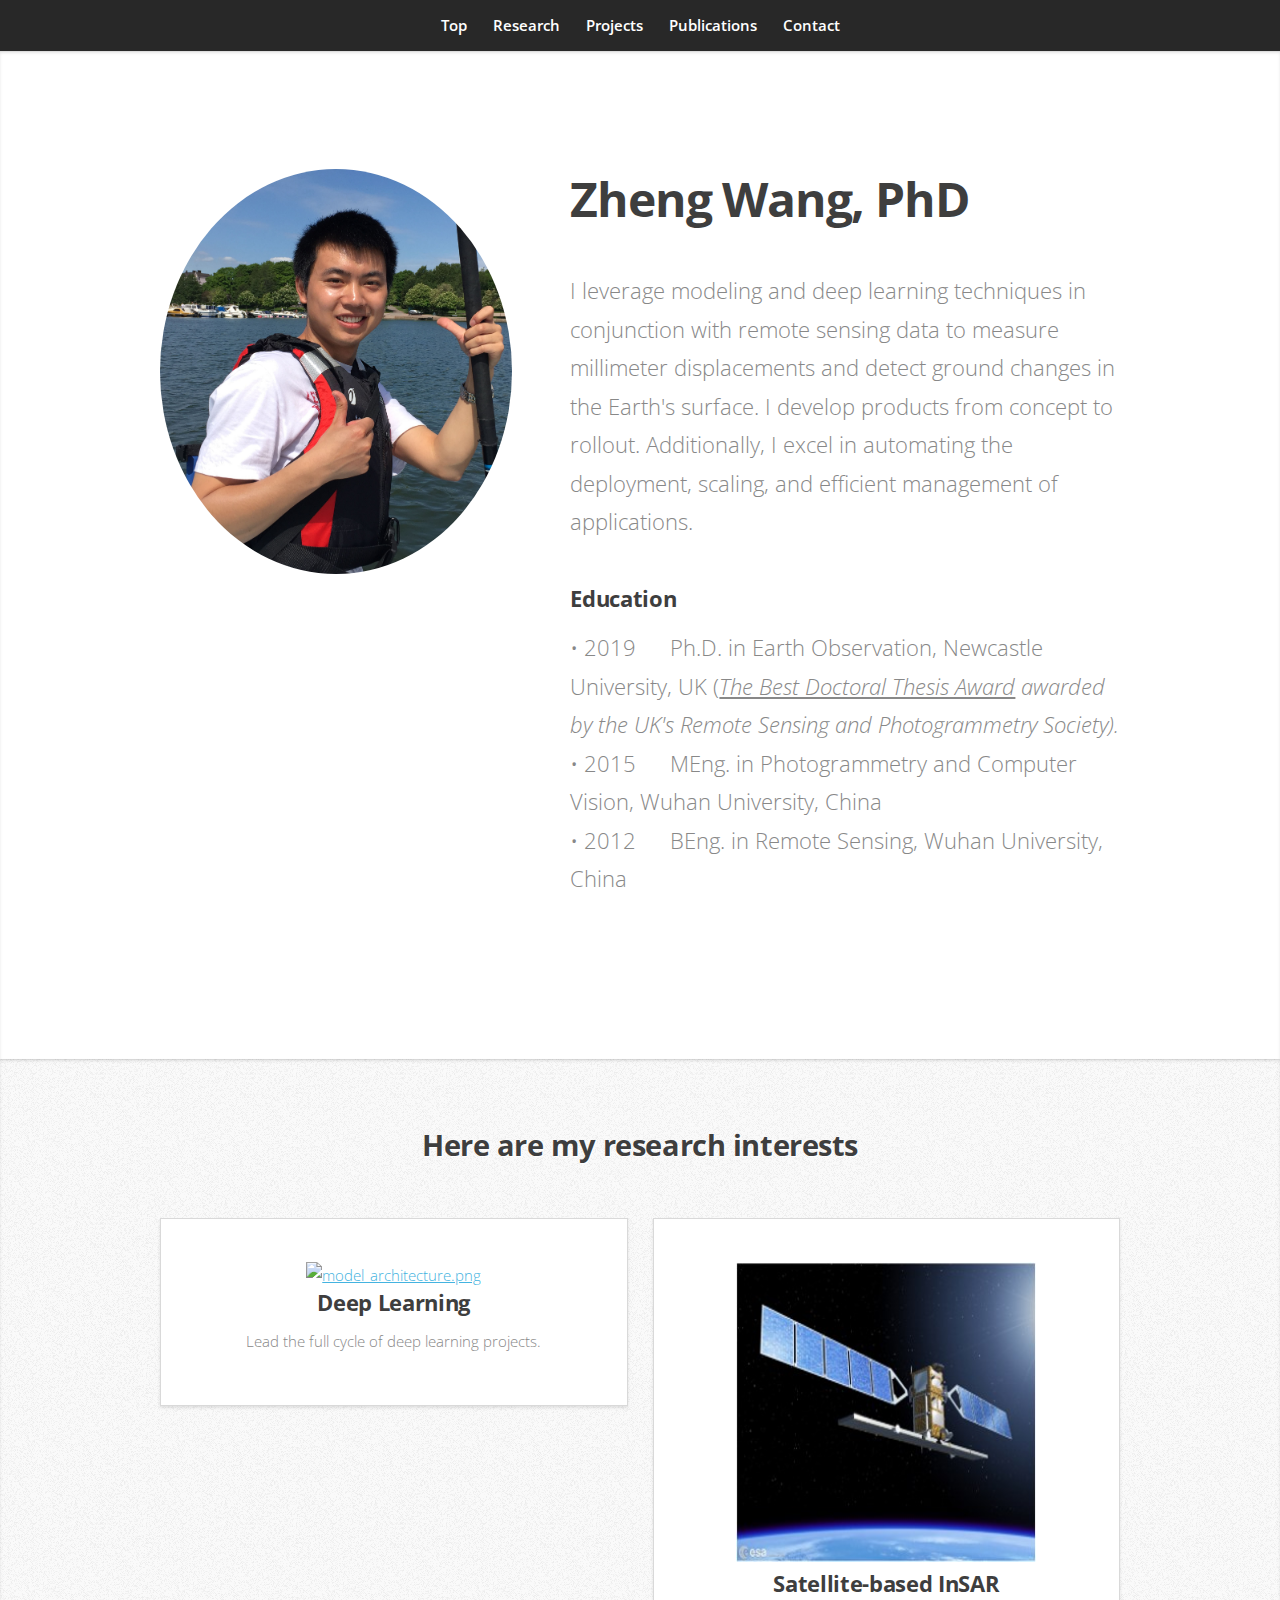
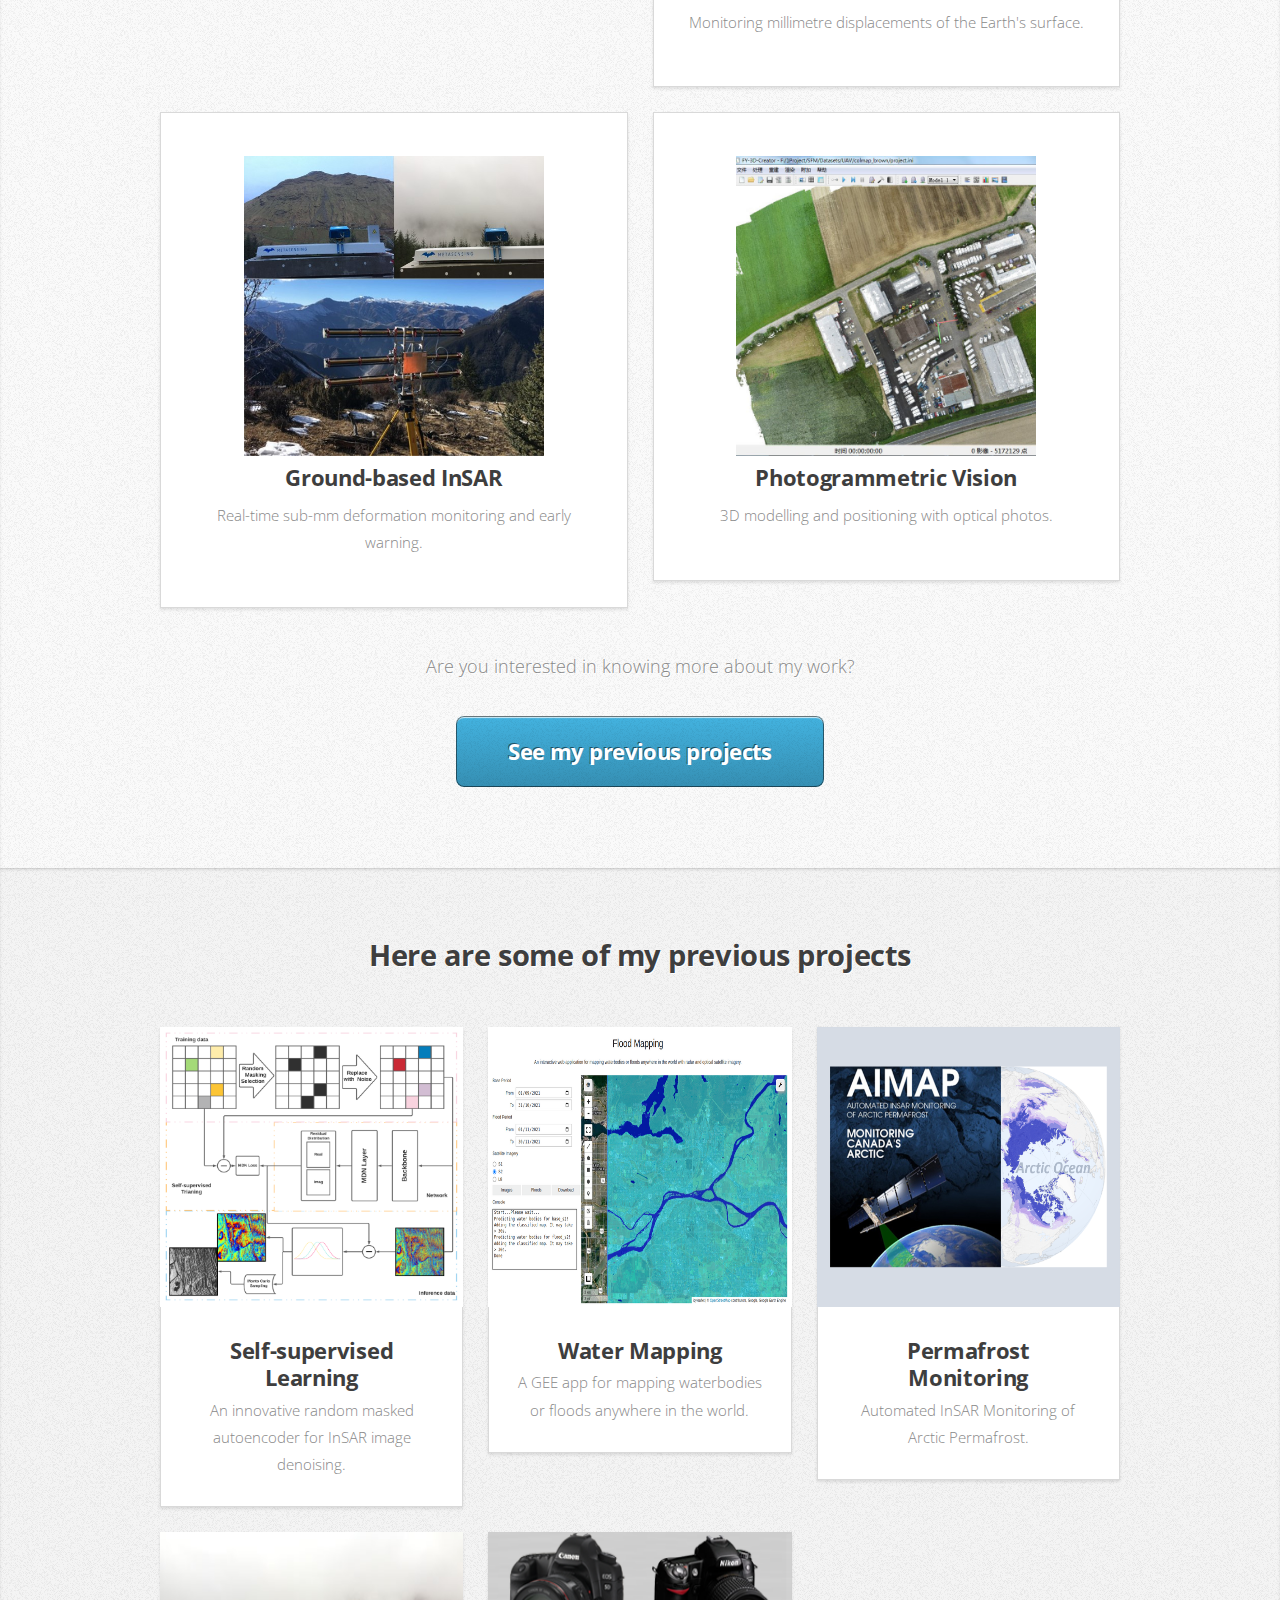
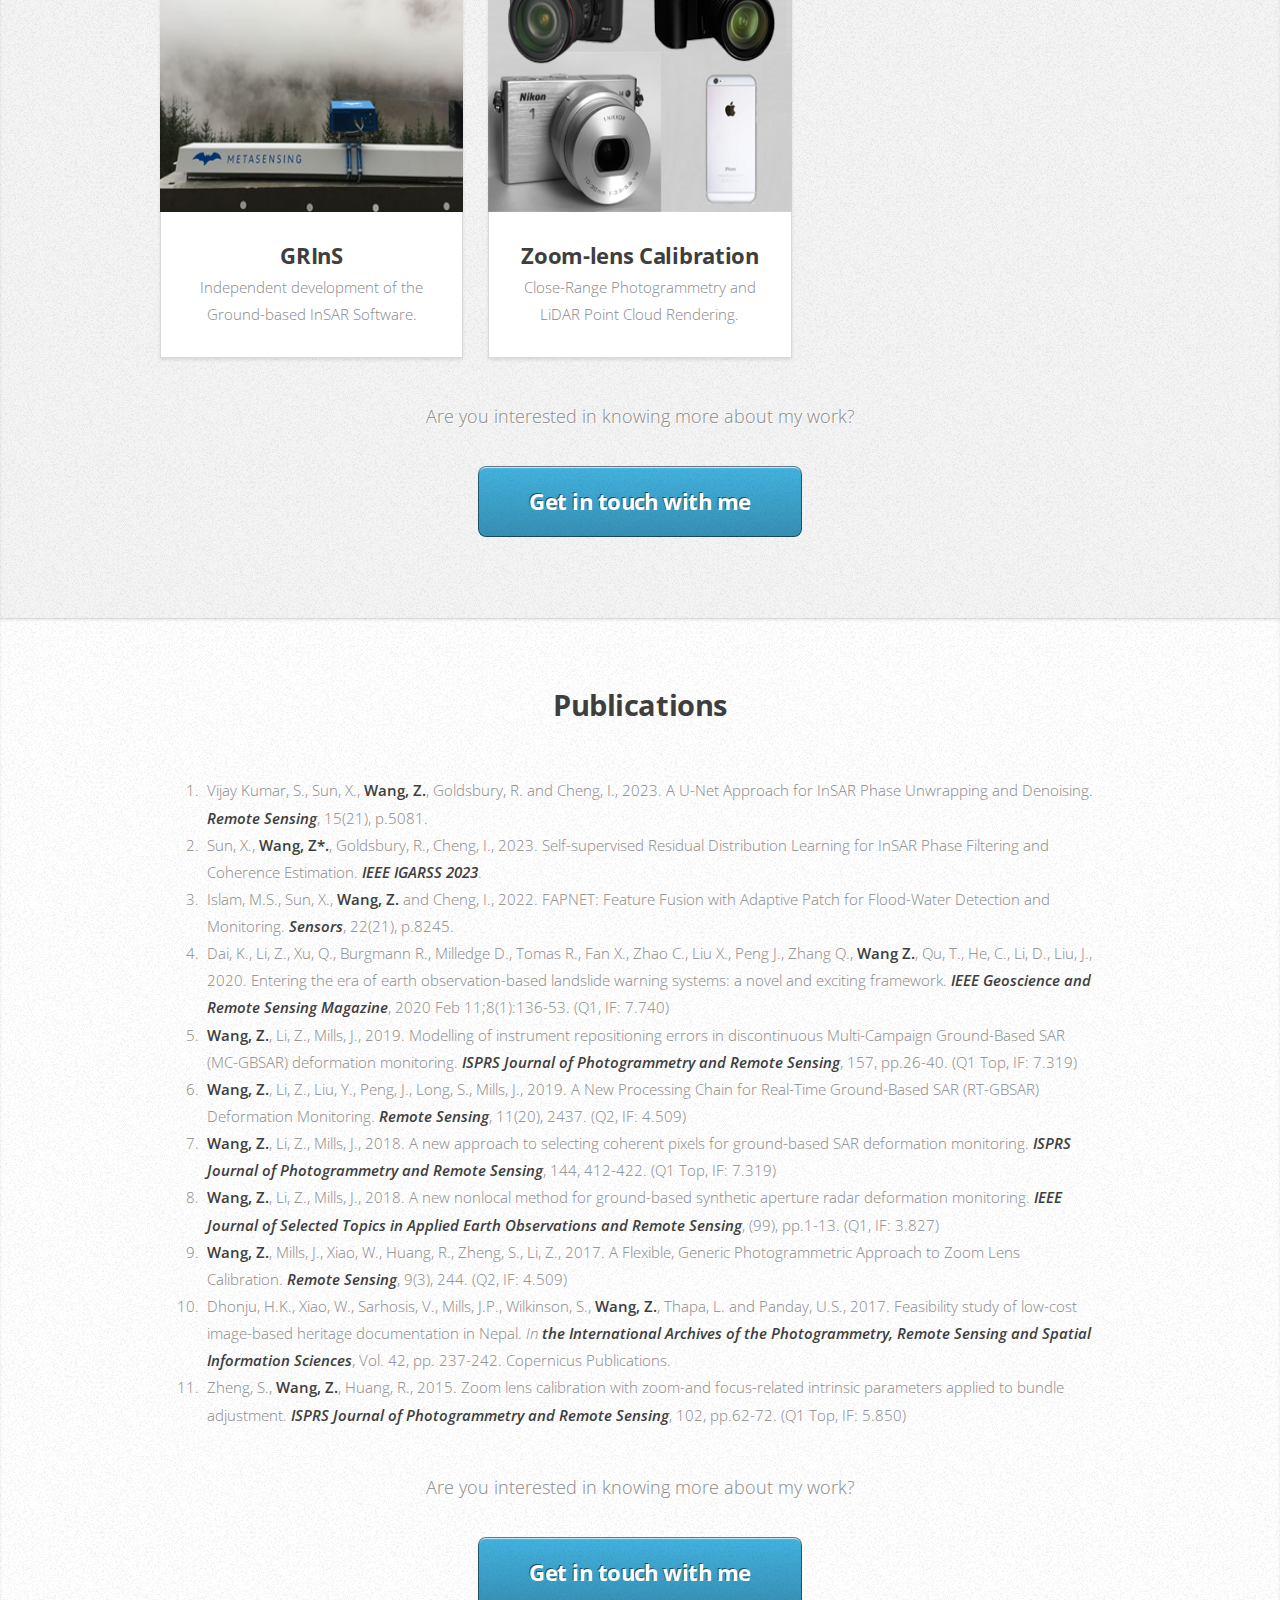
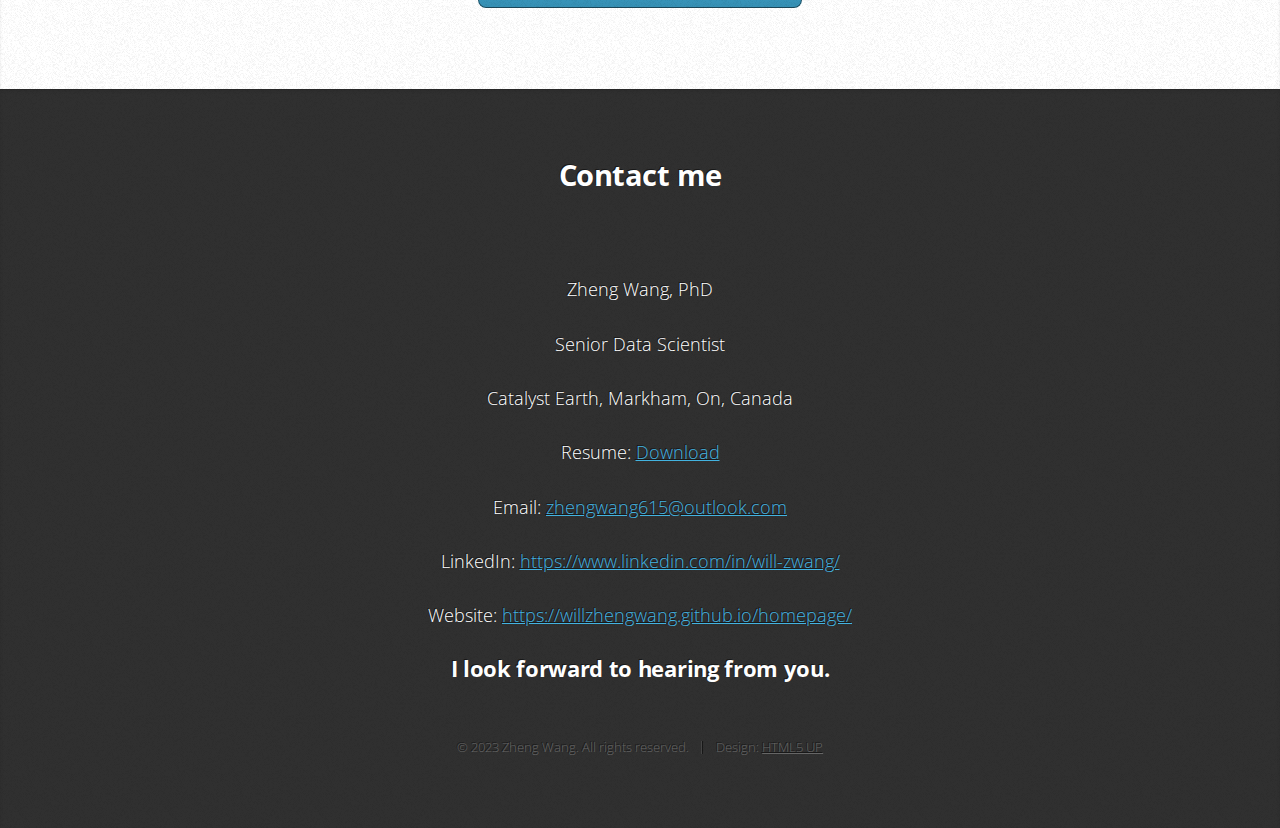
==== commit cb5077b3: "index.html: update resume; updated deep learning figure" ====
--- a/index.html
+++ b/index.html
@@ -38,7 +38,7 @@
 							<p> I leverage modeling and deep learning techniques in conjunction with remote sensing data to measure millimeter displacements and detect ground changes in the Earth's surface. I develop products from concept to rollout. Additionally, I excel in automating the deployment, scaling, and efficient management of applications. </p>
 							<h3>Education</h3>
 							<p class="large" style="text-align:left;">
-								&bull; 2019 &emsp; Ph.D. in Geomatics, Newcastle University</a>, UK
+								&bull; 2019 &emsp; Ph.D. in Earth Observation, Newcastle University, UK
 								(<i><a href="https://www.rspsoc.org.uk/images/awards/RSPSoc_PhD_Award_Past_Recipients.pdf">The Best Doctoral Thesis Award</a> awarded by the UK's Remote Sensing and Photogrammetry Society).</i><br>
 								&bull; 2015 &emsp; MEng. in Photogrammetry and Computer Vision, Wuhan University, China<br />
 								&bull; 2012 &emsp; BEng. in Remote Sensing, Wuhan University, China<br />
@@ -58,7 +58,7 @@
 					<div class="row aln-center">
 						<div class="col-6 col-6-medium col-12-small">
 							<section class="box style1">
-								<a href="./project_srd_insar.html#srd_insar"><img src="images/model_architecture.png" class="img-thumbnail" alt="model_architecture.png" width="300" height="300"></a>
+								<a href="./project_srd_insar.html#srd_insar"><img src="images/cnn.png" class="img-thumbnail" alt="model_architecture.png" width="300" height="300"></a>
 								<h3><a href="./project_srd_insar.html#srd_insar">Deep Learning </a></h3>
 								<p>Lead the full cycle of deep learning projects.</p>
 							</section>
@@ -80,7 +80,7 @@
 						</div>
 						<div class="col-6 col-6-medium col-12-small">
 							<section class="box style1">
-								<a href="./project_lens_calibration.html#calibration"></a><img src="images/research-photogrammetry.jpg" class="img-thumbnail" alt="research-photogrammetry.jpg" width="300" height="300"></a>
+								<a href="./project_lens_calibration.html#calibration"><img src="images/research-photogrammetry.jpg" class="img-thumbnail" alt="research-photogrammetry.jpg" width="300" height="300"></a>
 								<h3><a href="./project_lens_calibration.html#calibration">Photogrammetric Vision</a></h3>
 								<p>3D modelling and positioning with optical photos.</p>
 							</section>
@@ -214,7 +214,7 @@
 					<p> <br> Zheng Wang, PhD <br> <br> </p>
 					<p> Senior Data Scientist <br> <br> </p>
 					<p> Catalyst Earth, Markham, On, Canada <br> <br> </p>
-					<p> Resume: <a href=https://github.com/willzhengwang/homepage/raw/main/files/zheng_resume_202310.pdf>Download</a> <br> <br> </p>
+					<p> Resume: <a href=https://github.com/willzhengwang/homepage/raw/main/files/zheng_resume_202311.pdf>Download</a> <br> <br> </p>
 					<p> Email: <a href=mailto:zhengwang615@outlook.com>zhengwang615@outlook.com</a> <br> <br> </p>
 					<p> LinkedIn: <a href="https://www.linkedin.com/in/will-zwang/">https://www.linkedin.com/in/will-zwang/ </a><br> <br> </p>
 					<p> Website: <a href="https://willzhengwang.github.io/homepage/">https://willzhengwang.github.io/homepage/ </a> <br> </p>
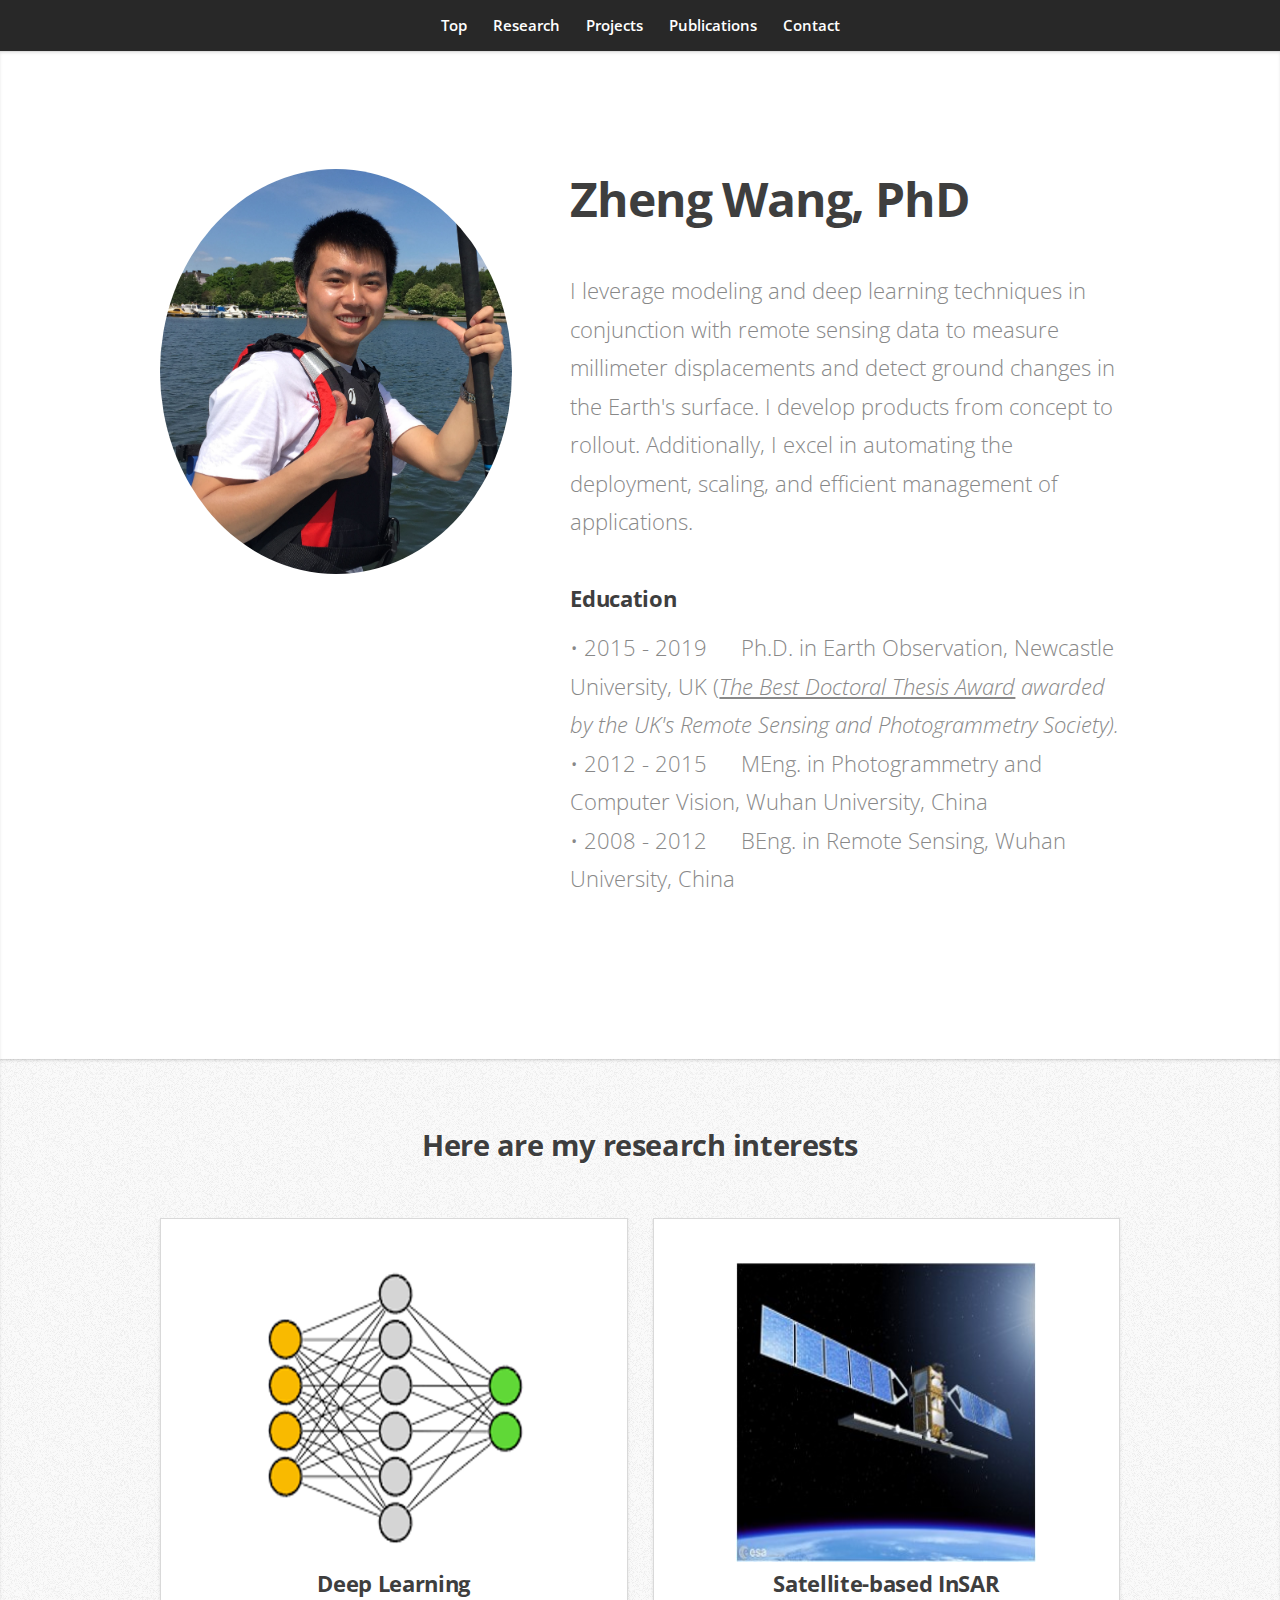
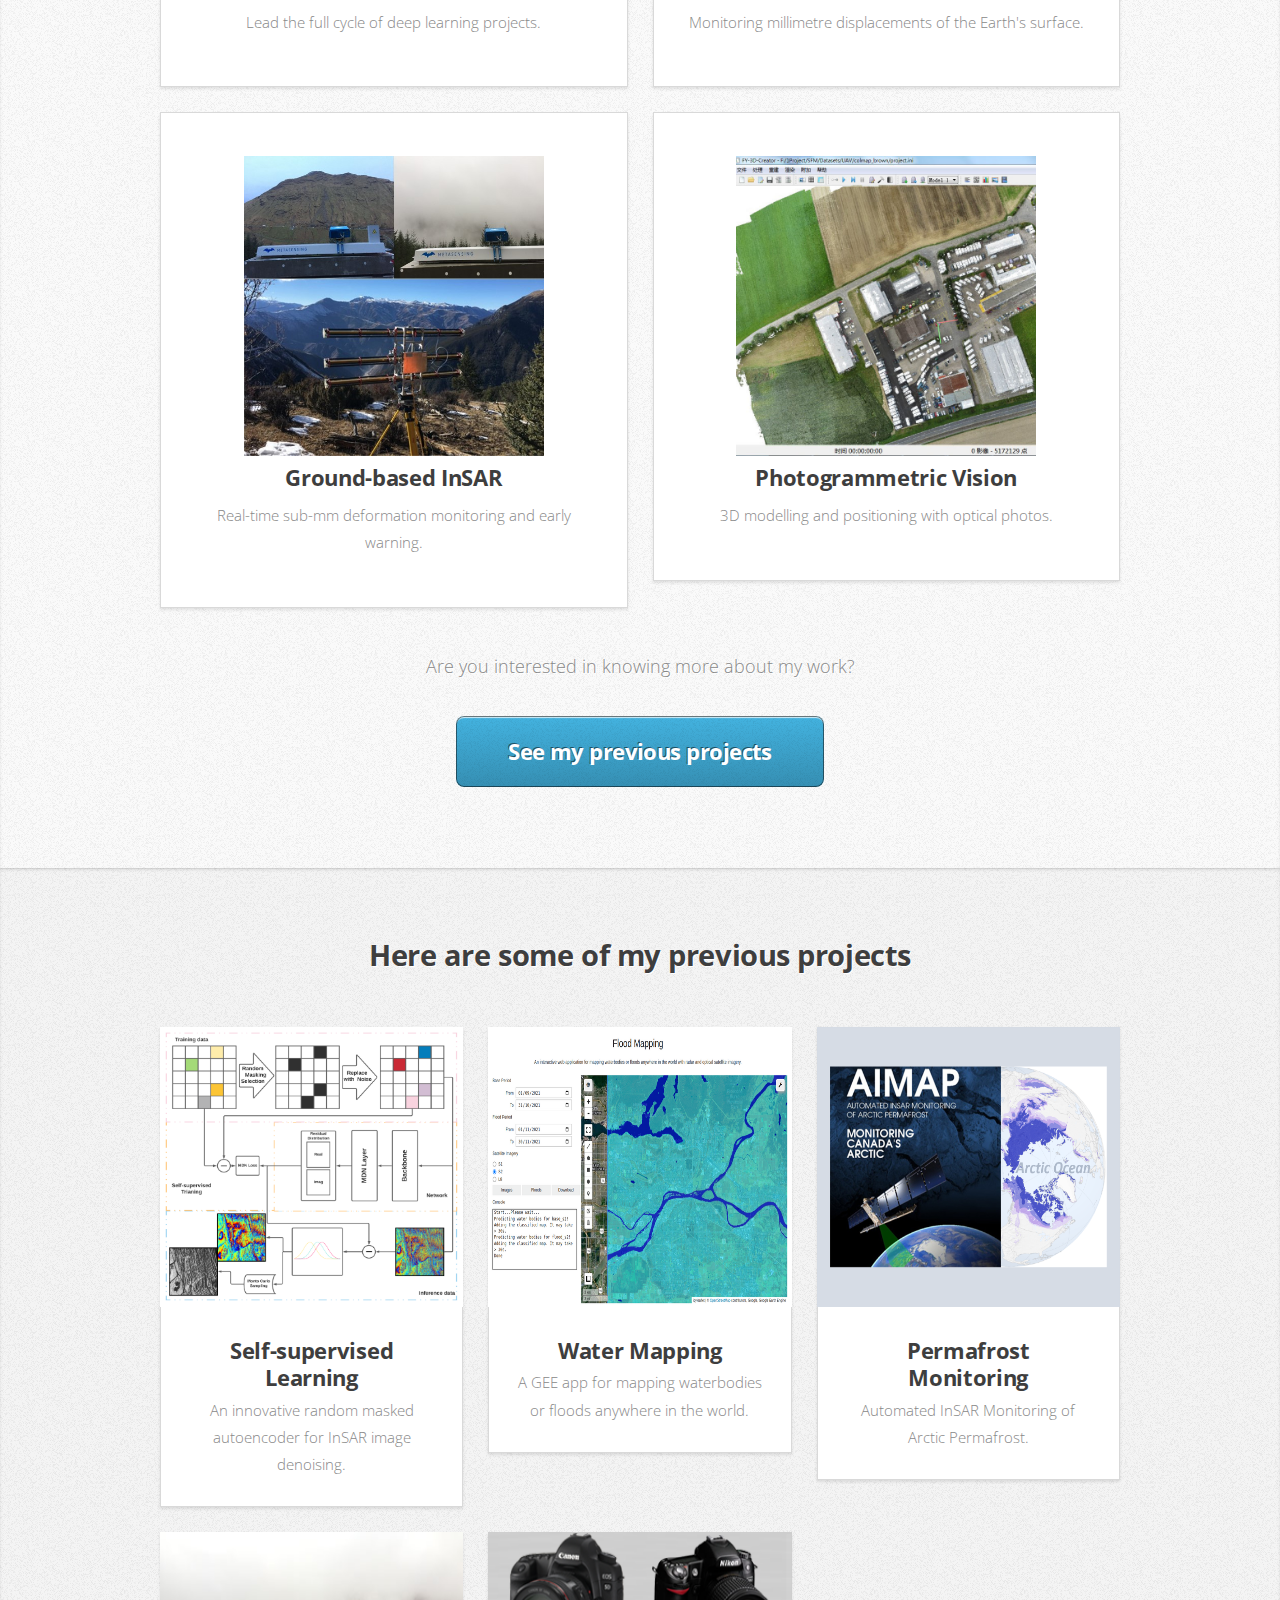
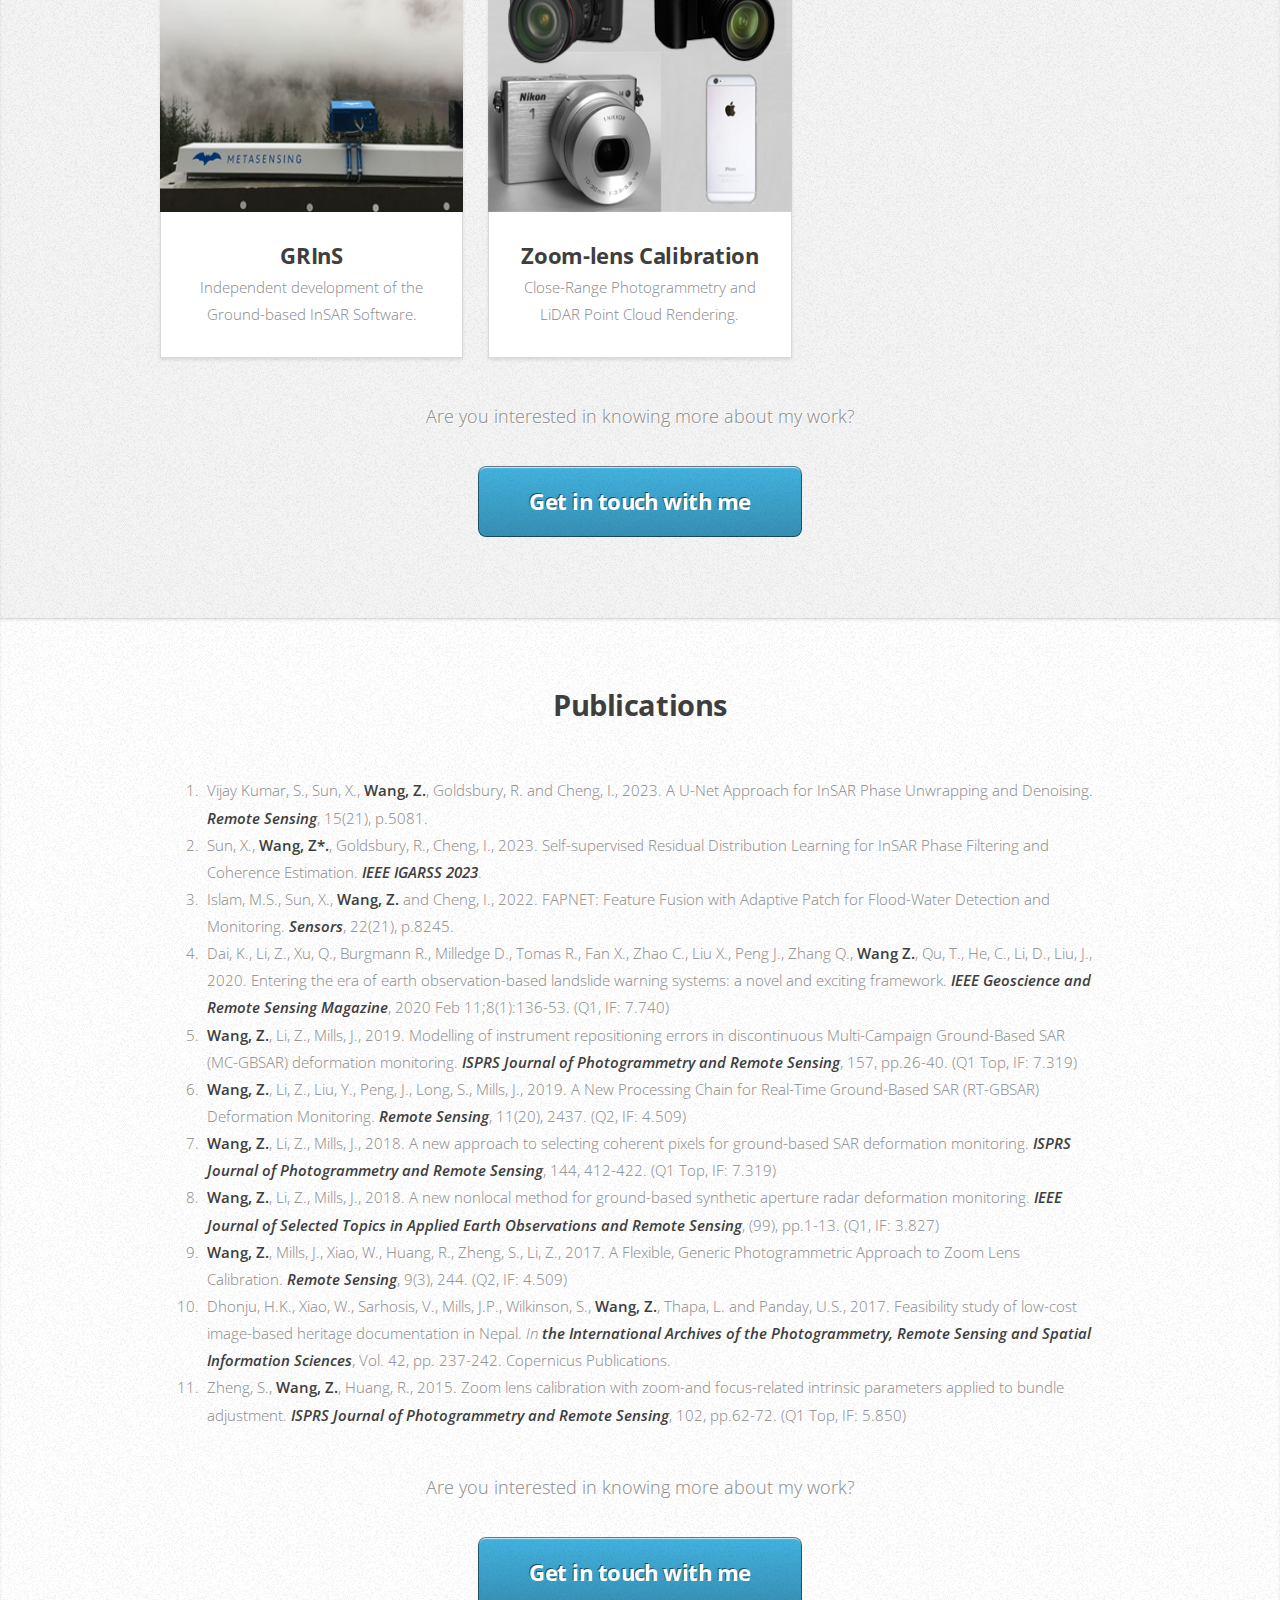
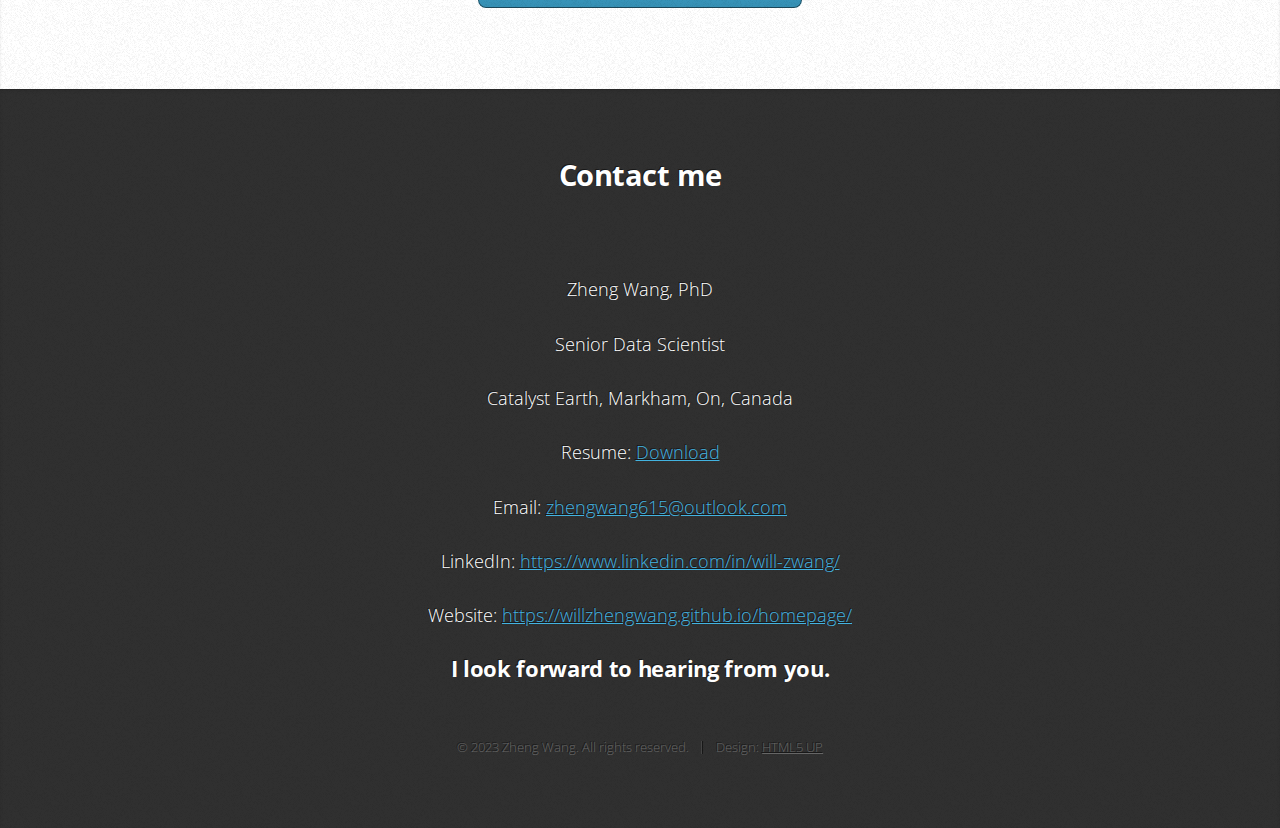
==== commit 7628df9c: "index.html: update education section" ====
--- a/index.html
+++ b/index.html
@@ -38,10 +38,10 @@
 							<p> I leverage modeling and deep learning techniques in conjunction with remote sensing data to measure millimeter displacements and detect ground changes in the Earth's surface. I develop products from concept to rollout. Additionally, I excel in automating the deployment, scaling, and efficient management of applications. </p>
 							<h3>Education</h3>
 							<p class="large" style="text-align:left;">
-								&bull; 2019 &emsp; Ph.D. in Earth Observation, Newcastle University, UK
+								&bull; 2015 - 2019 &emsp; Ph.D. in Earth Observation, Newcastle University, UK
 								(<i><a href="https://www.rspsoc.org.uk/images/awards/RSPSoc_PhD_Award_Past_Recipients.pdf">The Best Doctoral Thesis Award</a> awarded by the UK's Remote Sensing and Photogrammetry Society).</i><br>
-								&bull; 2015 &emsp; MEng. in Photogrammetry and Computer Vision, Wuhan University, China<br />
-								&bull; 2012 &emsp; BEng. in Remote Sensing, Wuhan University, China<br />
+								&bull; 2012 - 2015 &emsp; MEng. in Photogrammetry and Computer Vision, Wuhan University, China<br />
+								&bull; 2008 - 2012 &emsp; BEng. in Remote Sensing, Wuhan University, China<br />
 							</p>
 							<!--- <a href="#research" class="button large scrolly">Learn about what I do</a> --->
 						</div>
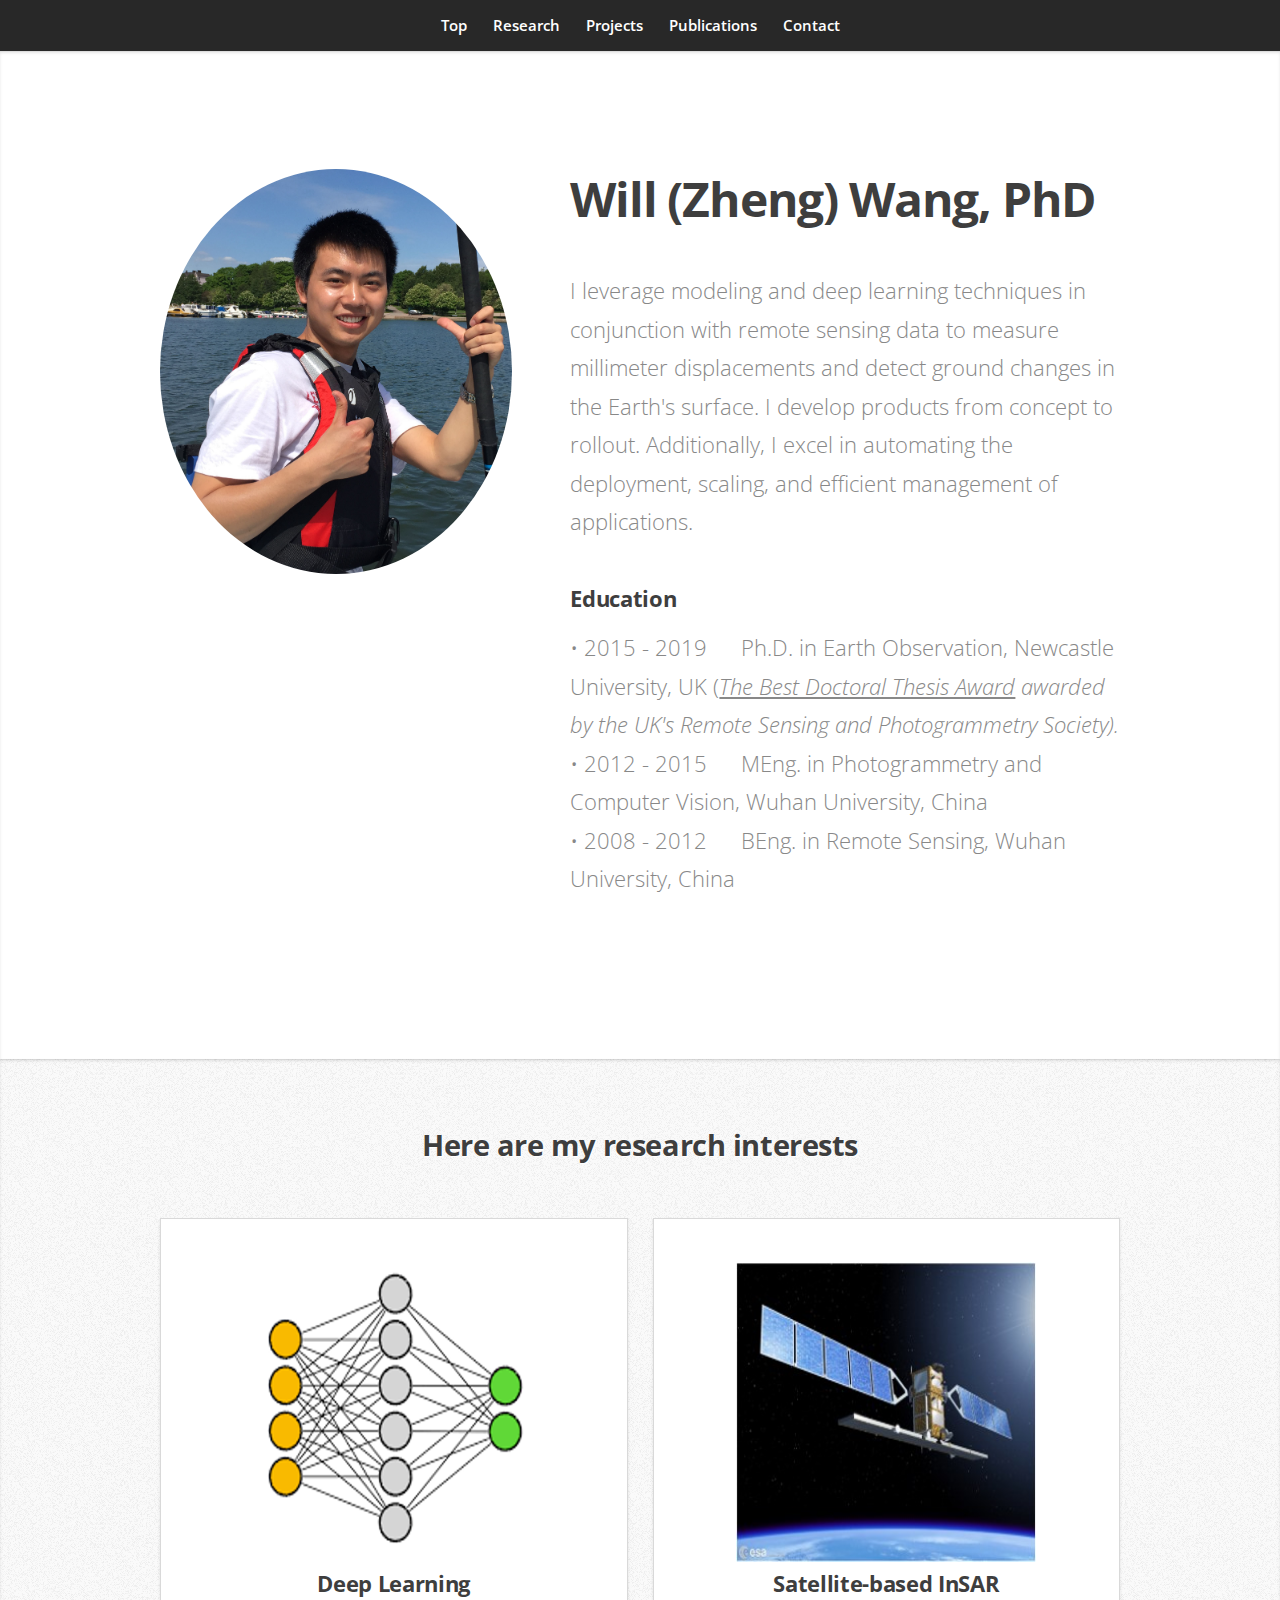
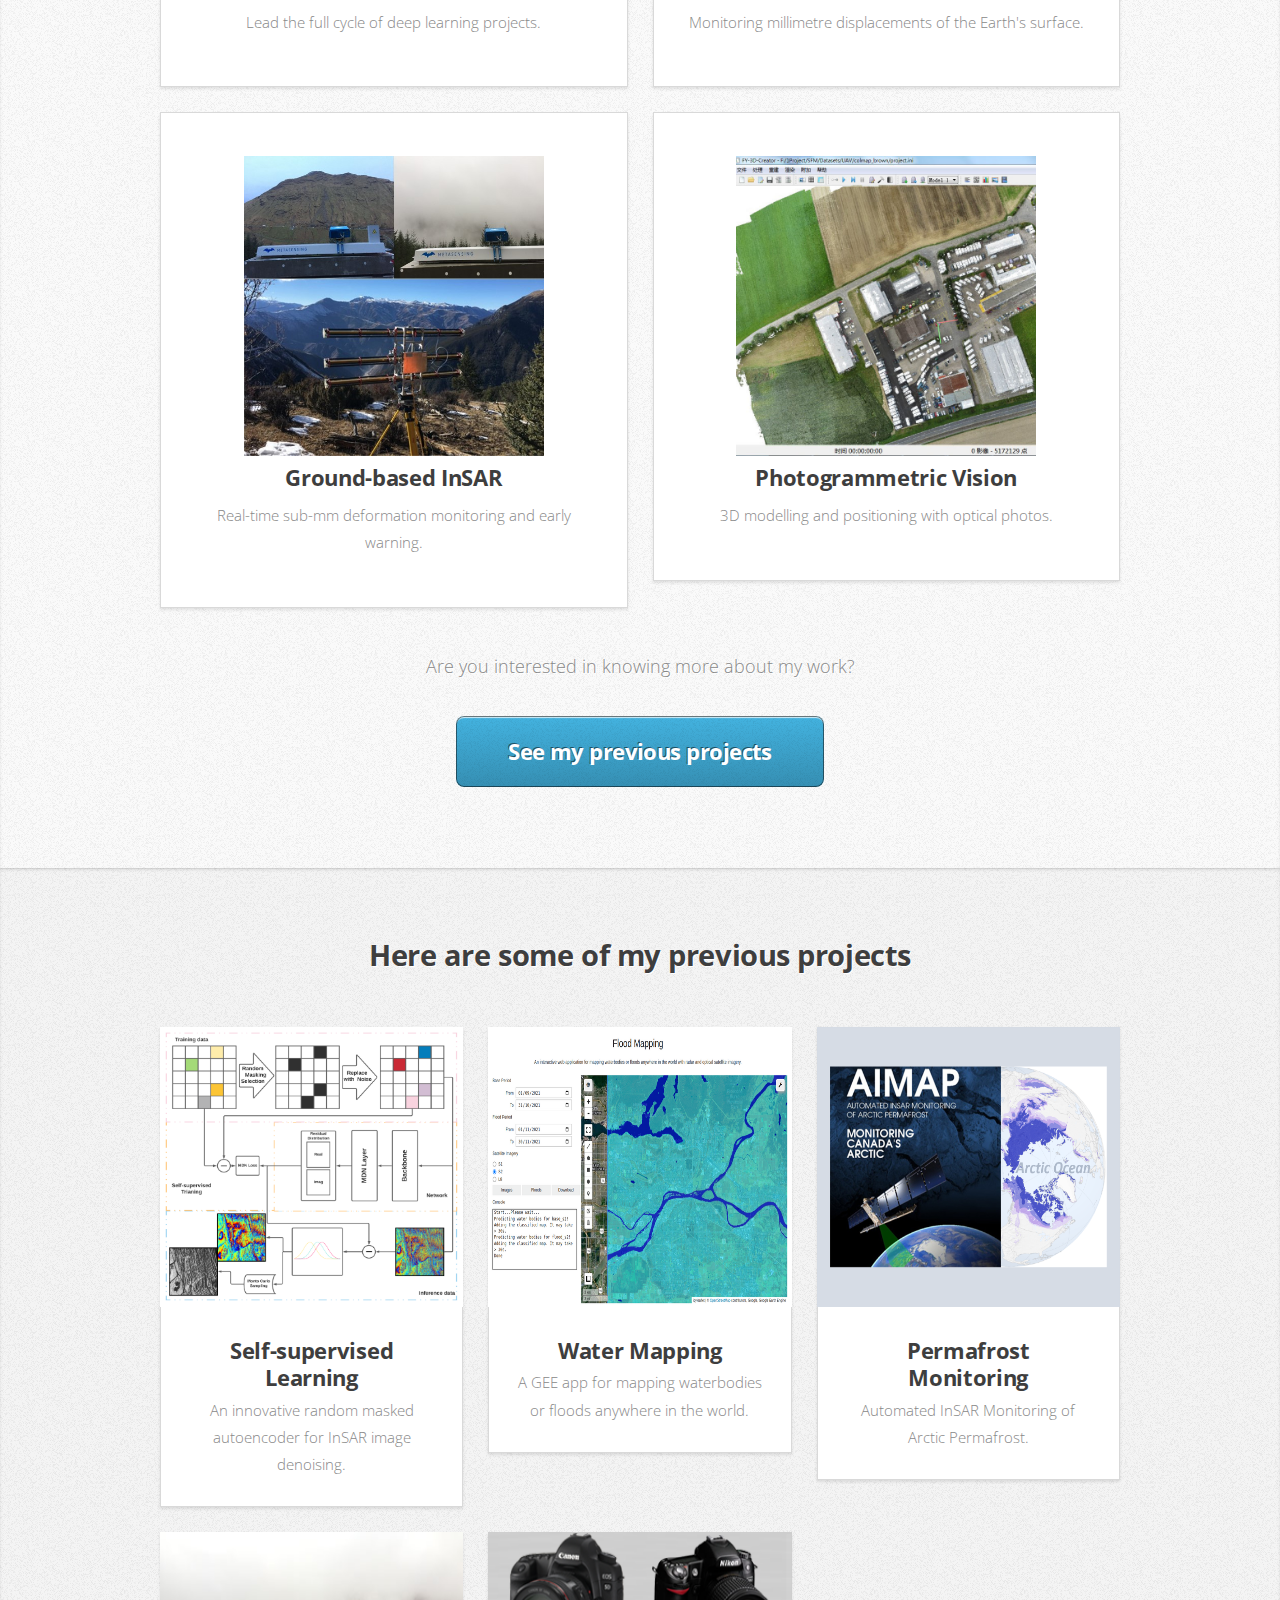
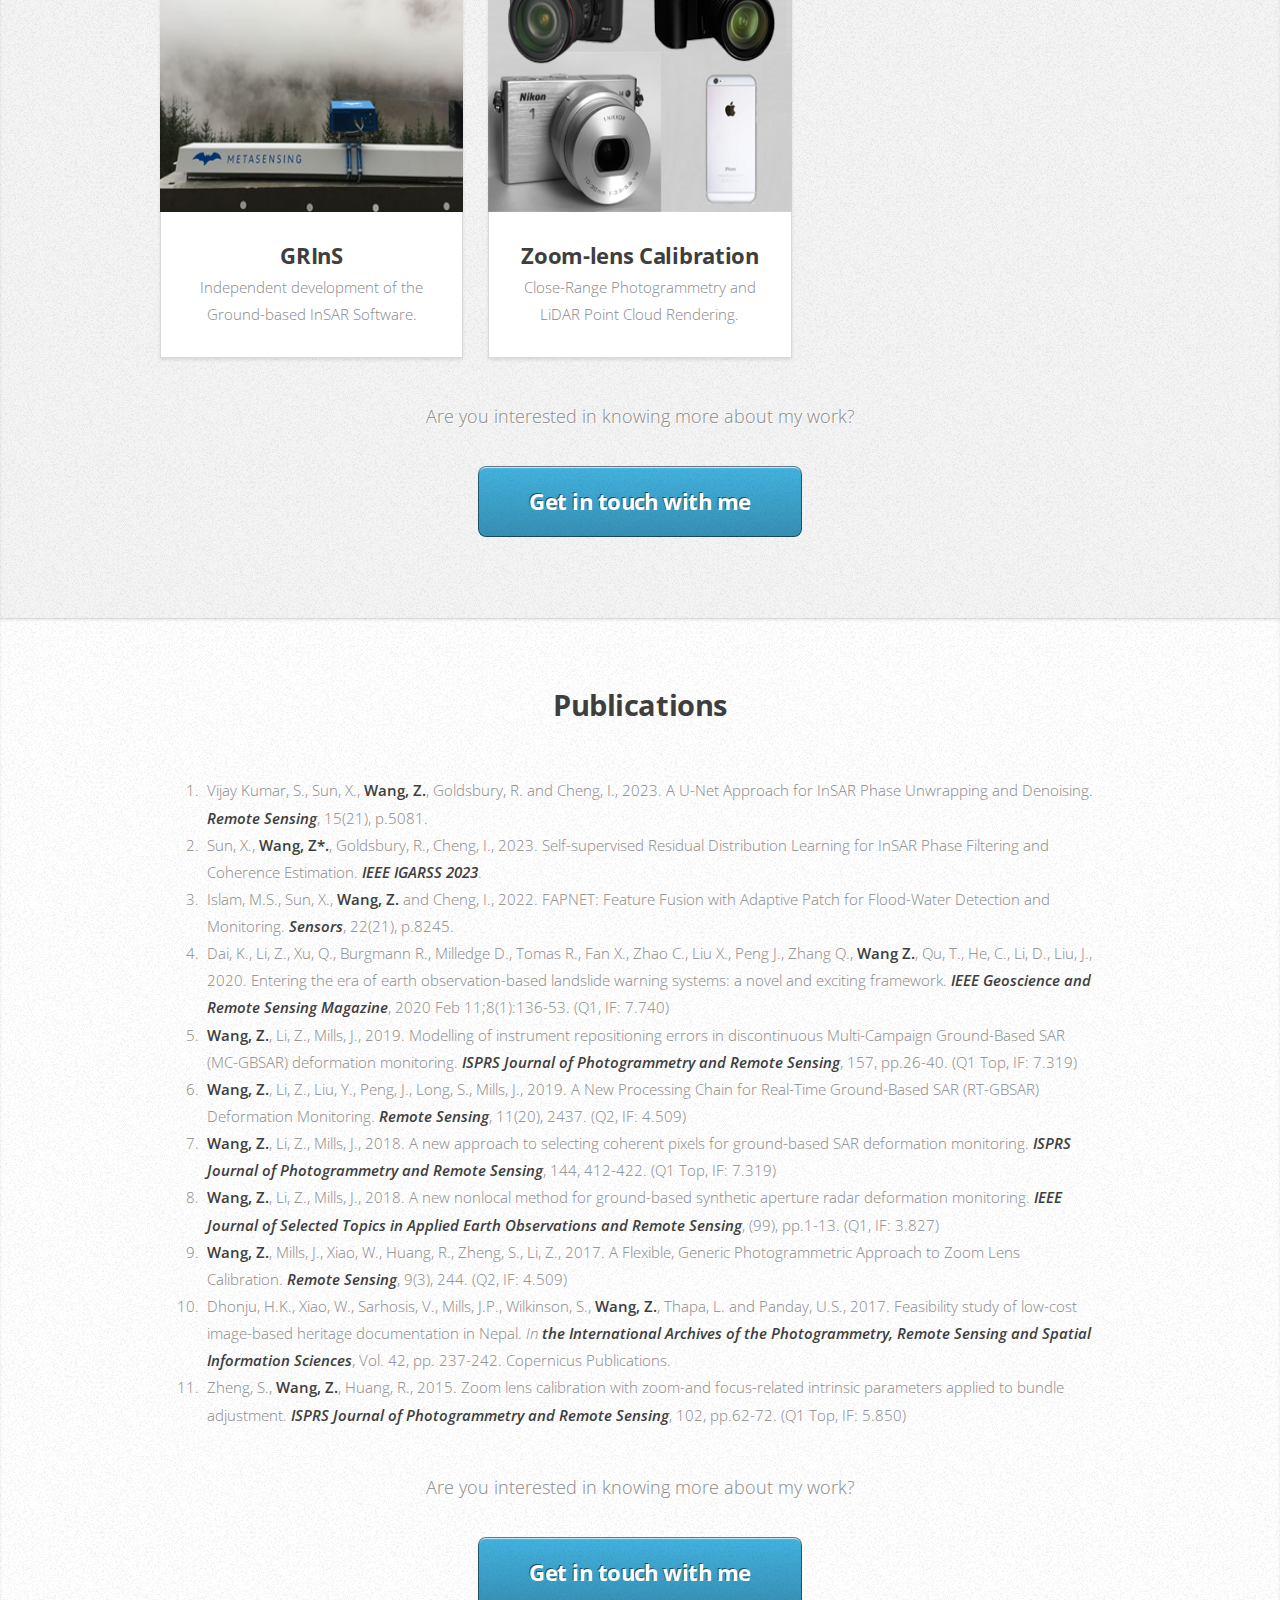
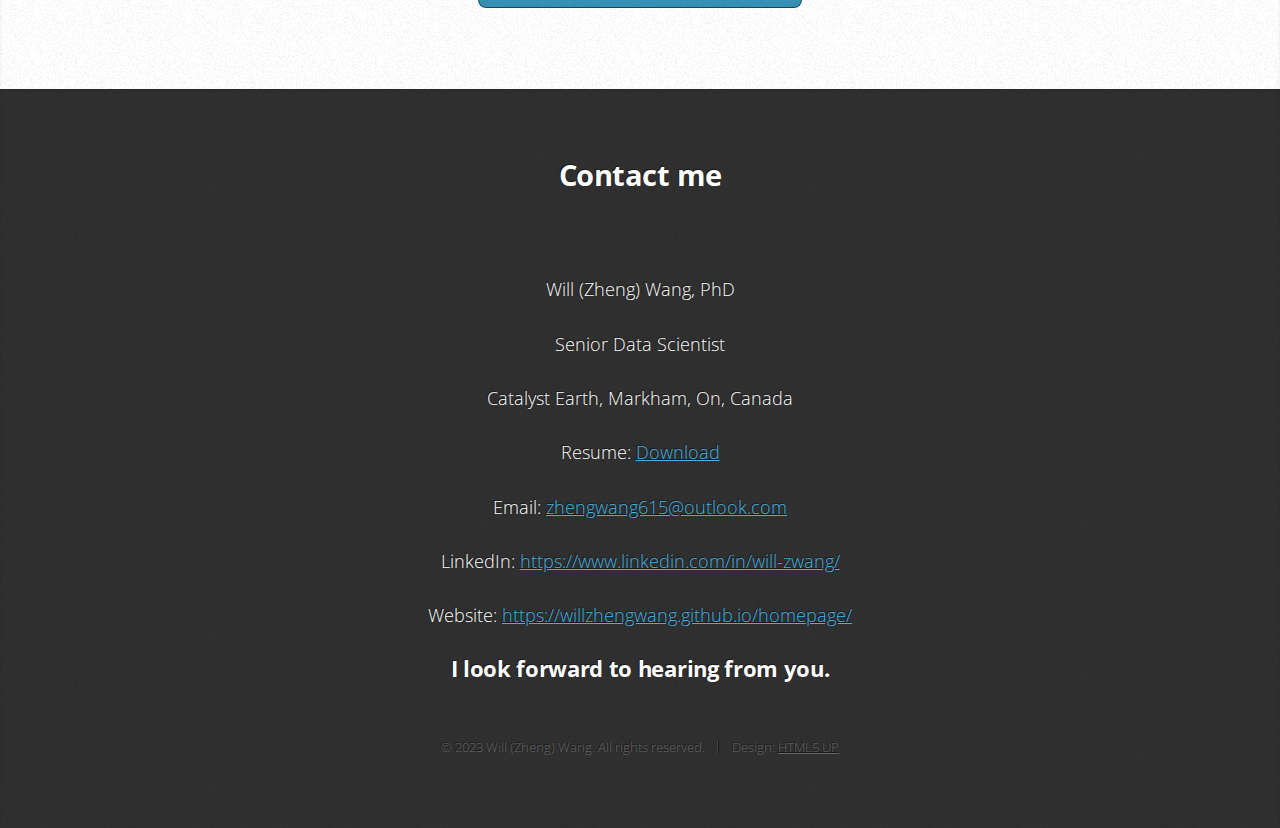
==== commit 70386520: "index: add name will to the profile" ====
--- a/index.html
+++ b/index.html
@@ -33,7 +33,7 @@
 						</div>
 						<div class="col-8 col-7-large col-12-medium">
 							<header>
-								<h1><strong> Zheng Wang, PhD</strong></h1>
+								<h1><strong> Will (Zheng) Wang, PhD</strong></h1>
 							</header>
 							<p> I leverage modeling and deep learning techniques in conjunction with remote sensing data to measure millimeter displacements and detect ground changes in the Earth's surface. I develop products from concept to rollout. Additionally, I excel in automating the deployment, scaling, and efficient management of applications. </p>
 							<h3>Education</h3>
@@ -211,7 +211,7 @@
 					<h2>Contact me</h2>
 				</header>
 				<header style="color:white;">
-					<p> <br> Zheng Wang, PhD <br> <br> </p>
+					<p> <br> Will (Zheng) Wang, PhD <br> <br> </p>
 					<p> Senior Data Scientist <br> <br> </p>
 					<p> Catalyst Earth, Markham, On, Canada <br> <br> </p>
 					<p> Resume: <a href=https://github.com/willzhengwang/homepage/raw/main/files/zheng_resume_202311.pdf>Download</a> <br> <br> </p>
@@ -222,7 +222,7 @@
 				</header>
 				<footer>
 					<ul id="copyright">
-						<li>&copy; 2023 Zheng Wang. All rights reserved.</li><li>Design: <a href="http://html5up.net">HTML5 UP</a></li>
+						<li>&copy; 2023 Will (Zheng) Wang. All rights reserved.</li><li>Design: <a href="http://html5up.net">HTML5 UP</a></li>
 					</ul>
 				</footer>
 			</div>
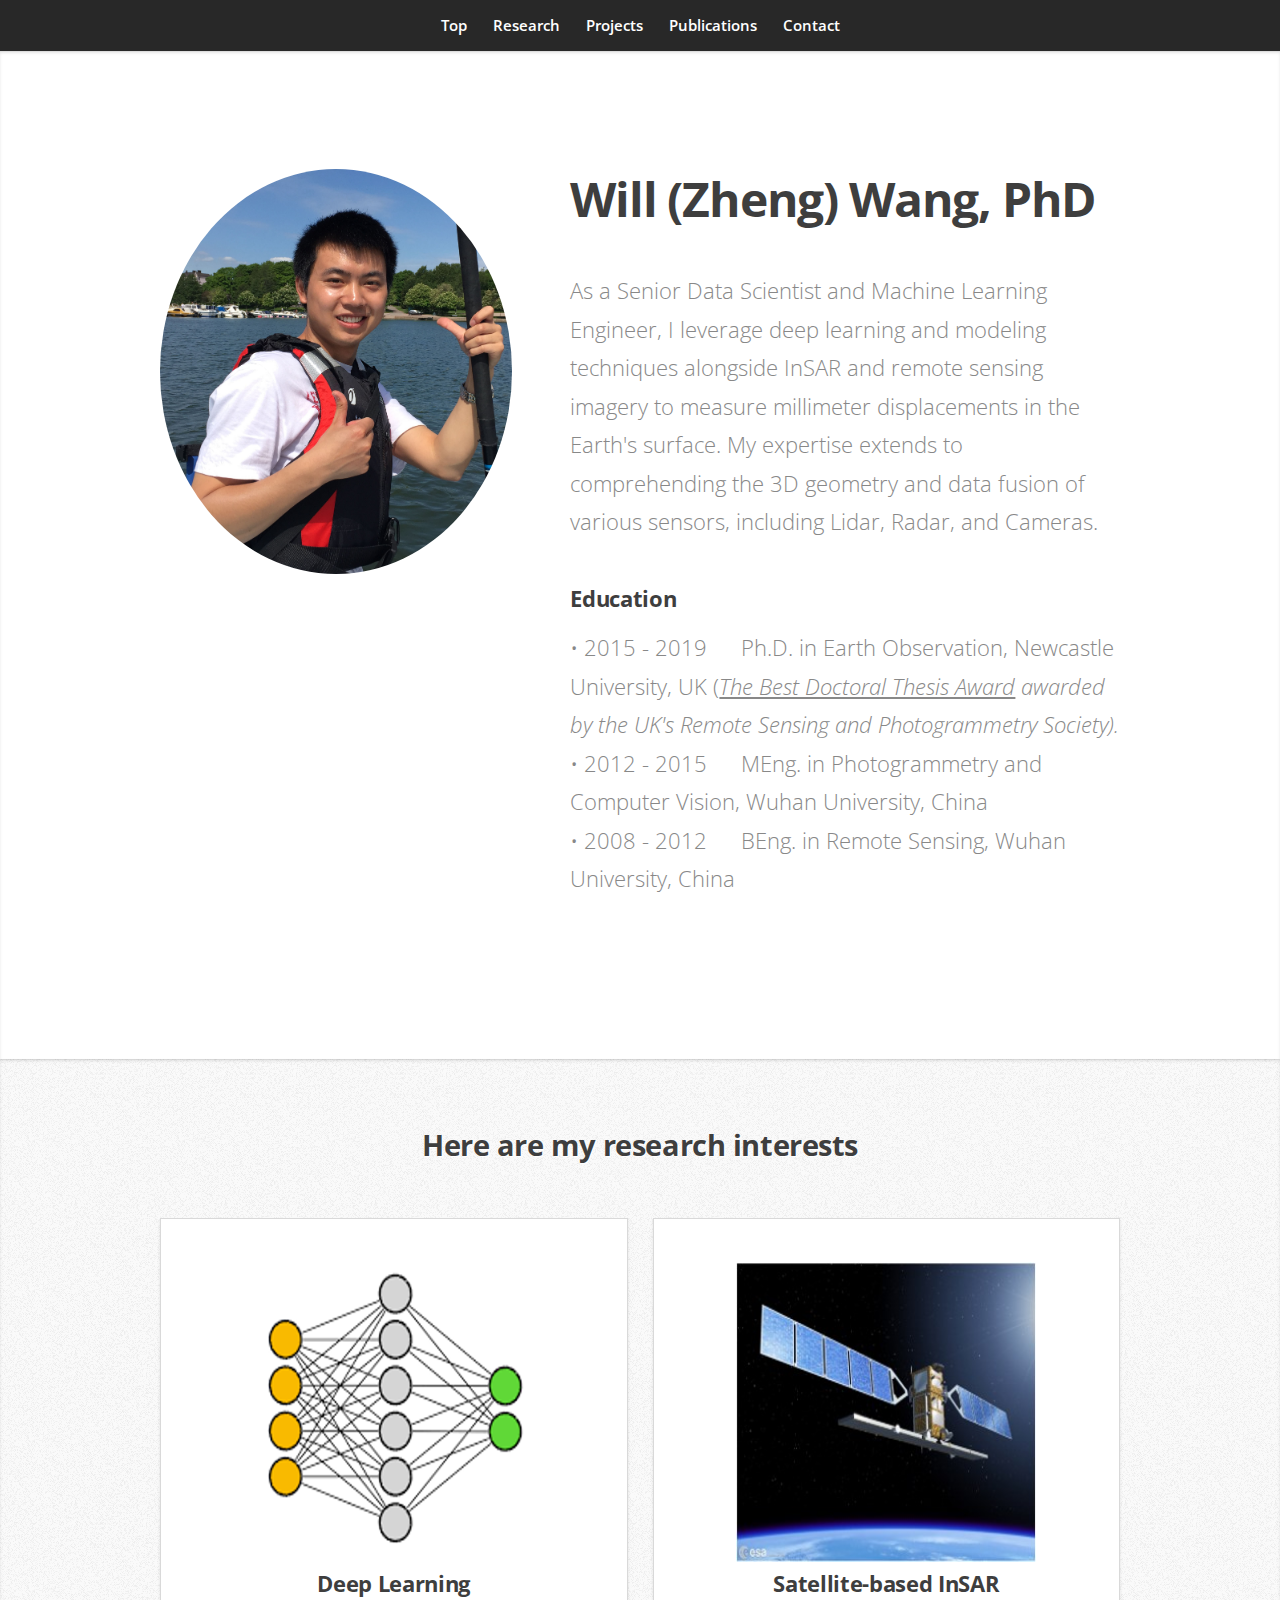
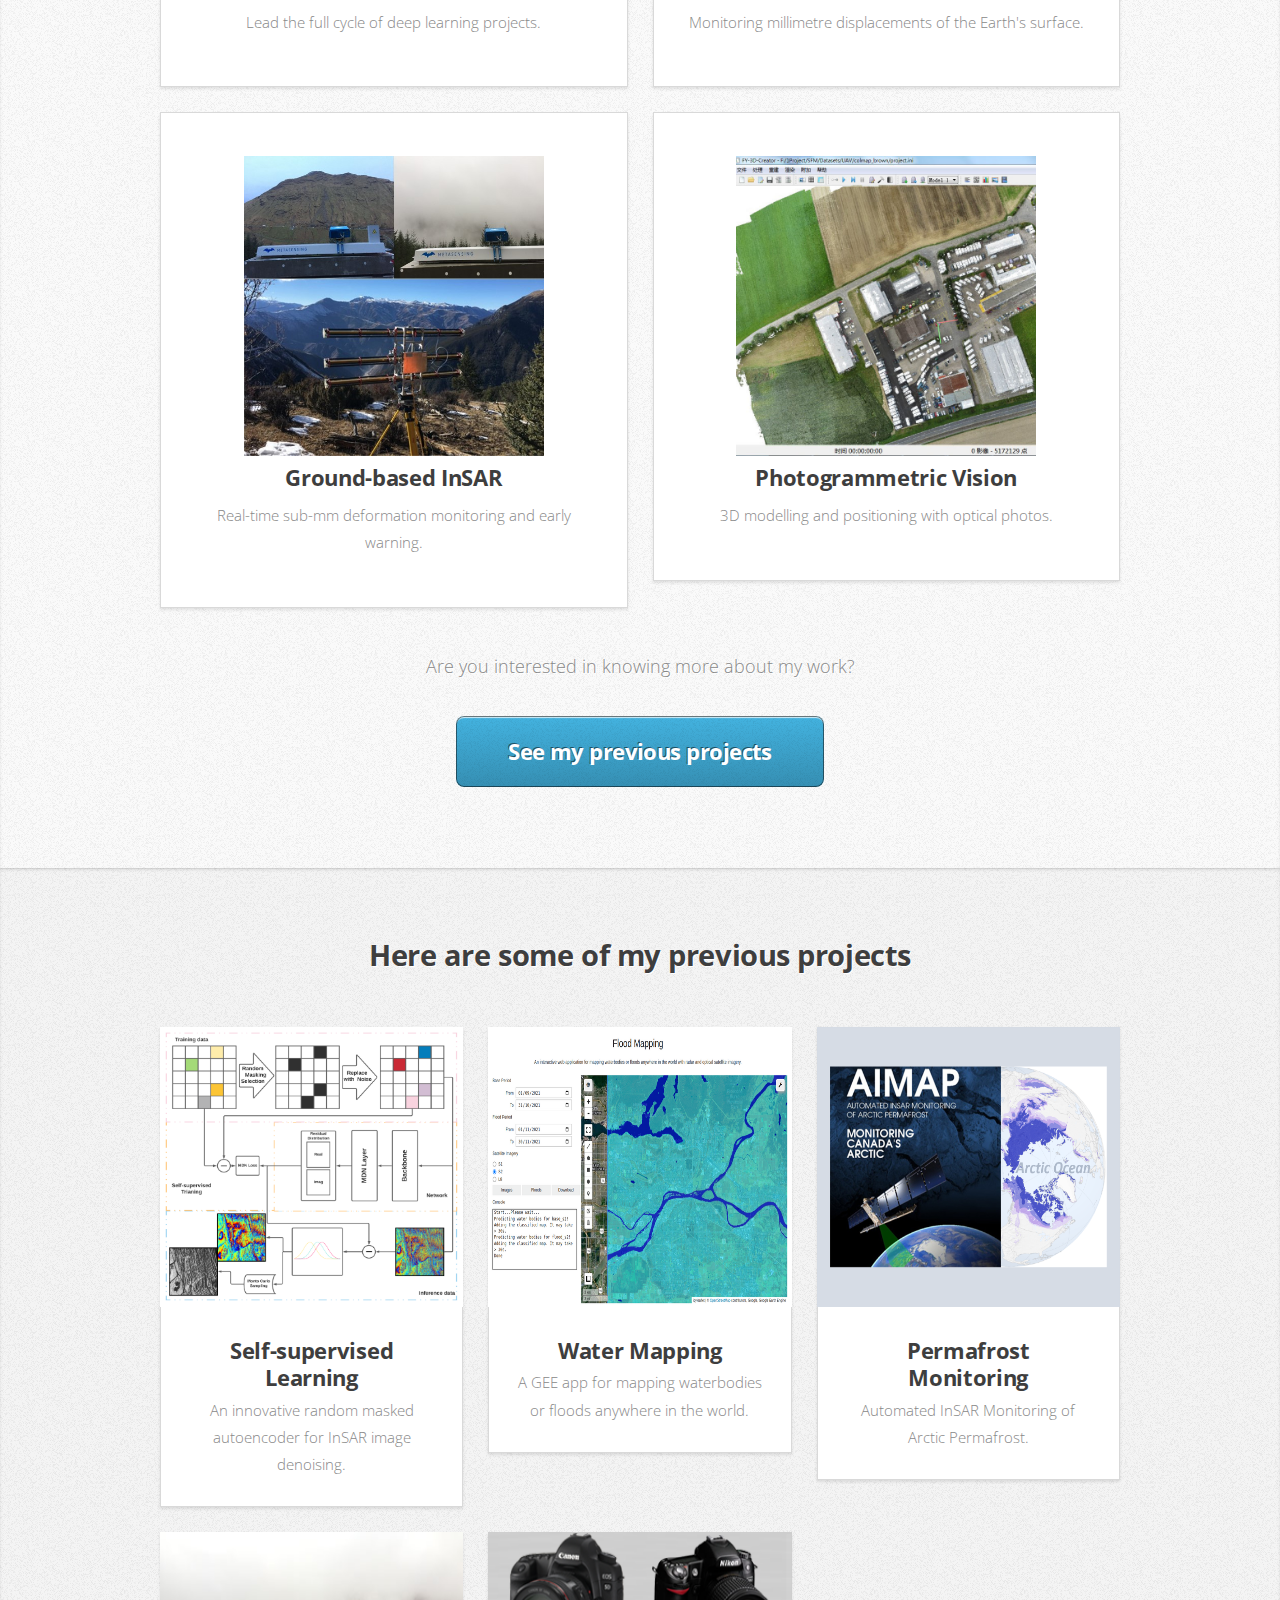
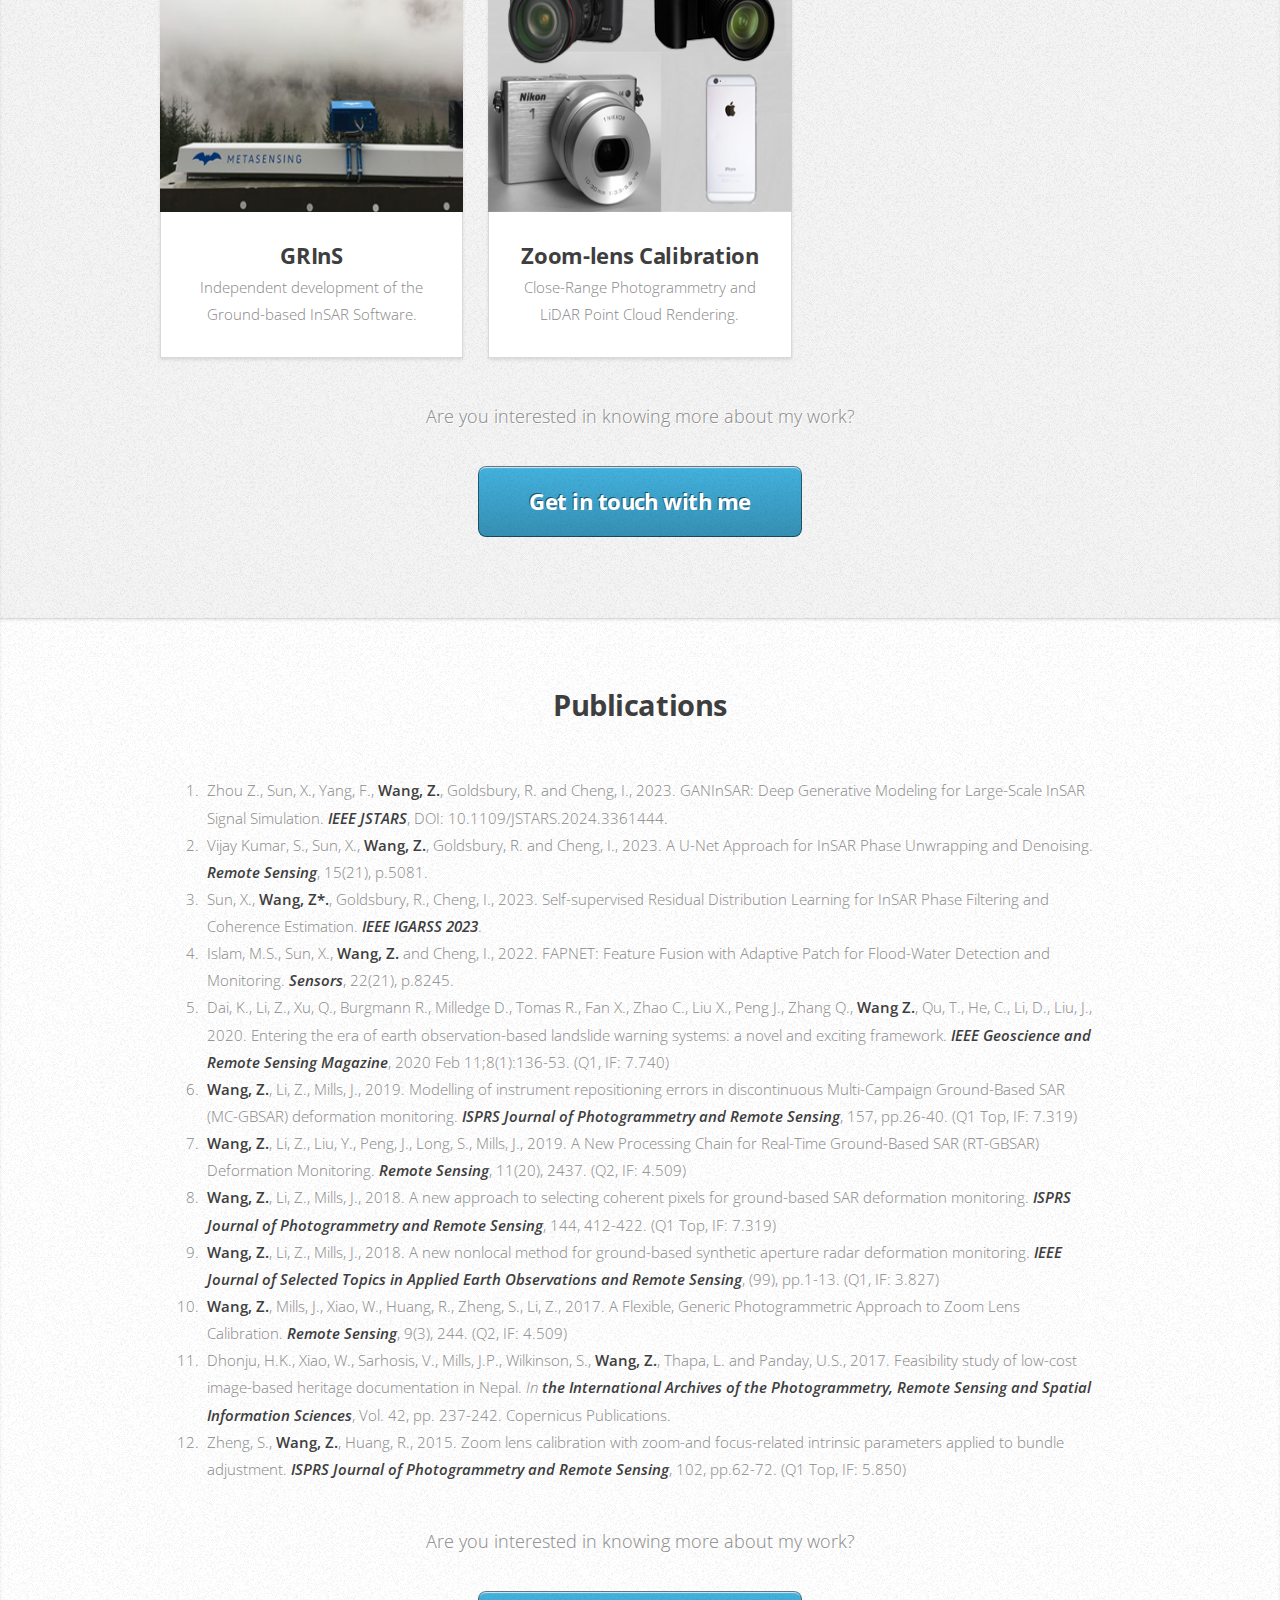
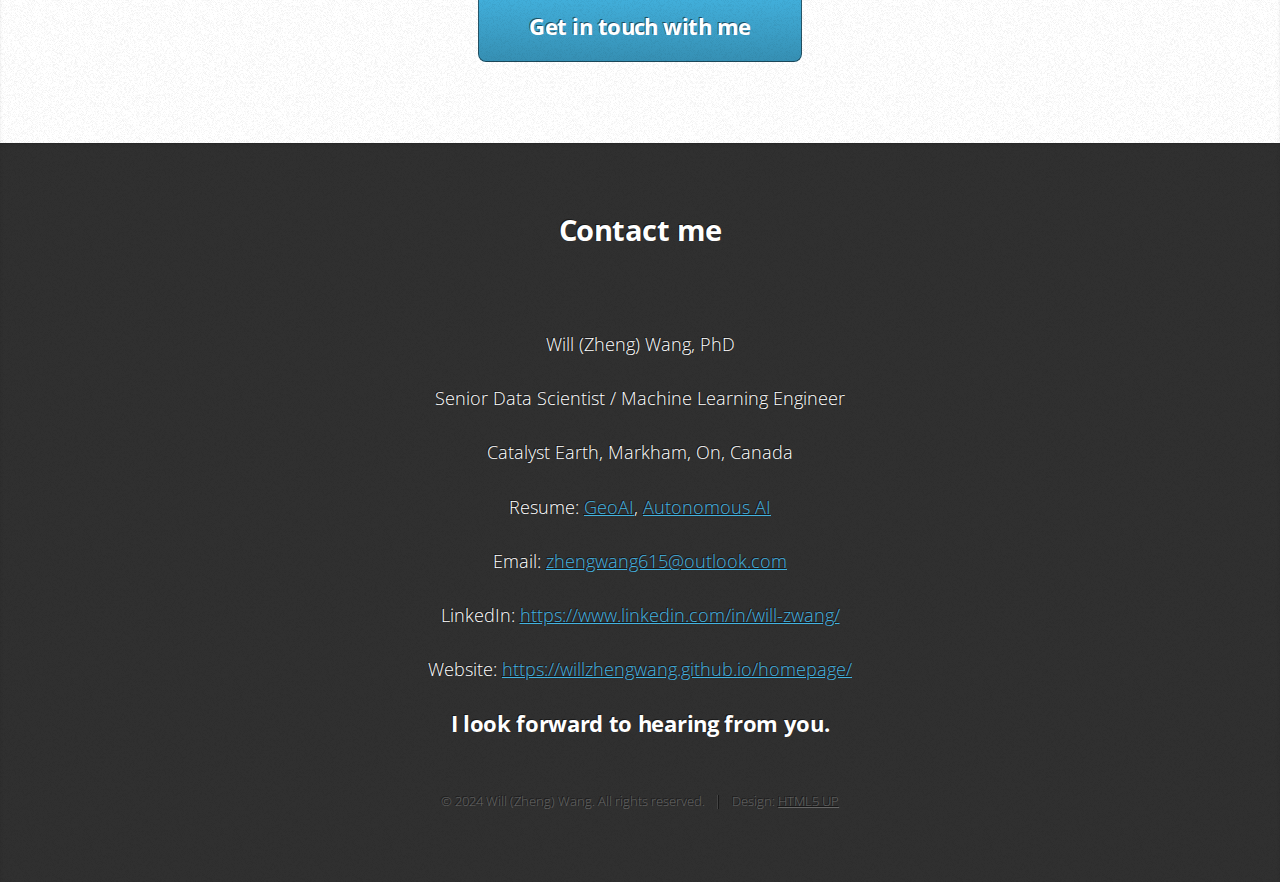
==== commit 650b126d: "index.html: updated resumes; updated profile summary; added a new publication" ====
--- a/index.html
+++ b/index.html
@@ -35,7 +35,7 @@
 							<header>
 								<h1><strong> Will (Zheng) Wang, PhD</strong></h1>
 							</header>
-							<p> I leverage modeling and deep learning techniques in conjunction with remote sensing data to measure millimeter displacements and detect ground changes in the Earth's surface. I develop products from concept to rollout. Additionally, I excel in automating the deployment, scaling, and efficient management of applications. </p>
+							<p> As a Senior Data Scientist and Machine Learning Engineer, I leverage deep learning and modeling techniques alongside InSAR and remote sensing imagery to measure millimeter displacements in the Earth's surface. My expertise extends to comprehending the 3D geometry and data fusion of various sensors, including Lidar, Radar, and Cameras.  </p>
 							<h3>Education</h3>
 							<p class="large" style="text-align:left;">
 								&bull; 2015 - 2019 &emsp; Ph.D. in Earth Observation, Newcastle University, UK
@@ -151,6 +151,10 @@
 				</header>
 				<div class="container" align="left">
 					<ol>
+						<li>
+						Zhou Z., Sun, X., Yang, F., <b>Wang, Z.</b>, Goldsbury, R. and Cheng, I., 2023. GANInSAR: Deep Generative Modeling for Large-Scale InSAR Signal Simulation.
+						<i><b>IEEE JSTARS</b></i>, DOI: 10.1109/JSTARS.2024.3361444.
+					  </li>
 					  <li>
 						Vijay Kumar, S., Sun, X., <b>Wang, Z.</b>, Goldsbury, R. and Cheng, I., 2023. A U-Net Approach for InSAR Phase Unwrapping and Denoising.
 						<i><b>Remote Sensing</b></i>, 15(21), p.5081.
@@ -212,9 +216,10 @@
 				</header>
 				<header style="color:white;">
 					<p> <br> Will (Zheng) Wang, PhD <br> <br> </p>
-					<p> Senior Data Scientist <br> <br> </p>
+					<p> Senior Data Scientist / Machine Learning Engineer <br> <br> </p>
 					<p> Catalyst Earth, Markham, On, Canada <br> <br> </p>
-					<p> Resume: <a href=https://github.com/willzhengwang/homepage/raw/main/files/zheng_resume_202311.pdf>Download</a> <br> <br> </p>
+					<p> Resume: <a href=https://github.com/willzhengwang/homepage/raw/main/files/will_geoai_resume_202401.pdf>GeoAI</a>,
+						 <a href=https://github.com/willzhengwang/homepage/raw/main/files/will_auto_resume_202401.pdf>Autonomous AI </a> <br> <br> </p>
 					<p> Email: <a href=mailto:zhengwang615@outlook.com>zhengwang615@outlook.com</a> <br> <br> </p>
 					<p> LinkedIn: <a href="https://www.linkedin.com/in/will-zwang/">https://www.linkedin.com/in/will-zwang/ </a><br> <br> </p>
 					<p> Website: <a href="https://willzhengwang.github.io/homepage/">https://willzhengwang.github.io/homepage/ </a> <br> </p>
@@ -222,7 +227,7 @@
 				</header>
 				<footer>
 					<ul id="copyright">
-						<li>&copy; 2023 Will (Zheng) Wang. All rights reserved.</li><li>Design: <a href="http://html5up.net">HTML5 UP</a></li>
+						<li>&copy; 2024 Will (Zheng) Wang. All rights reserved.</li><li>Design: <a href="http://html5up.net">HTML5 UP</a></li>
 					</ul>
 				</footer>
 			</div>
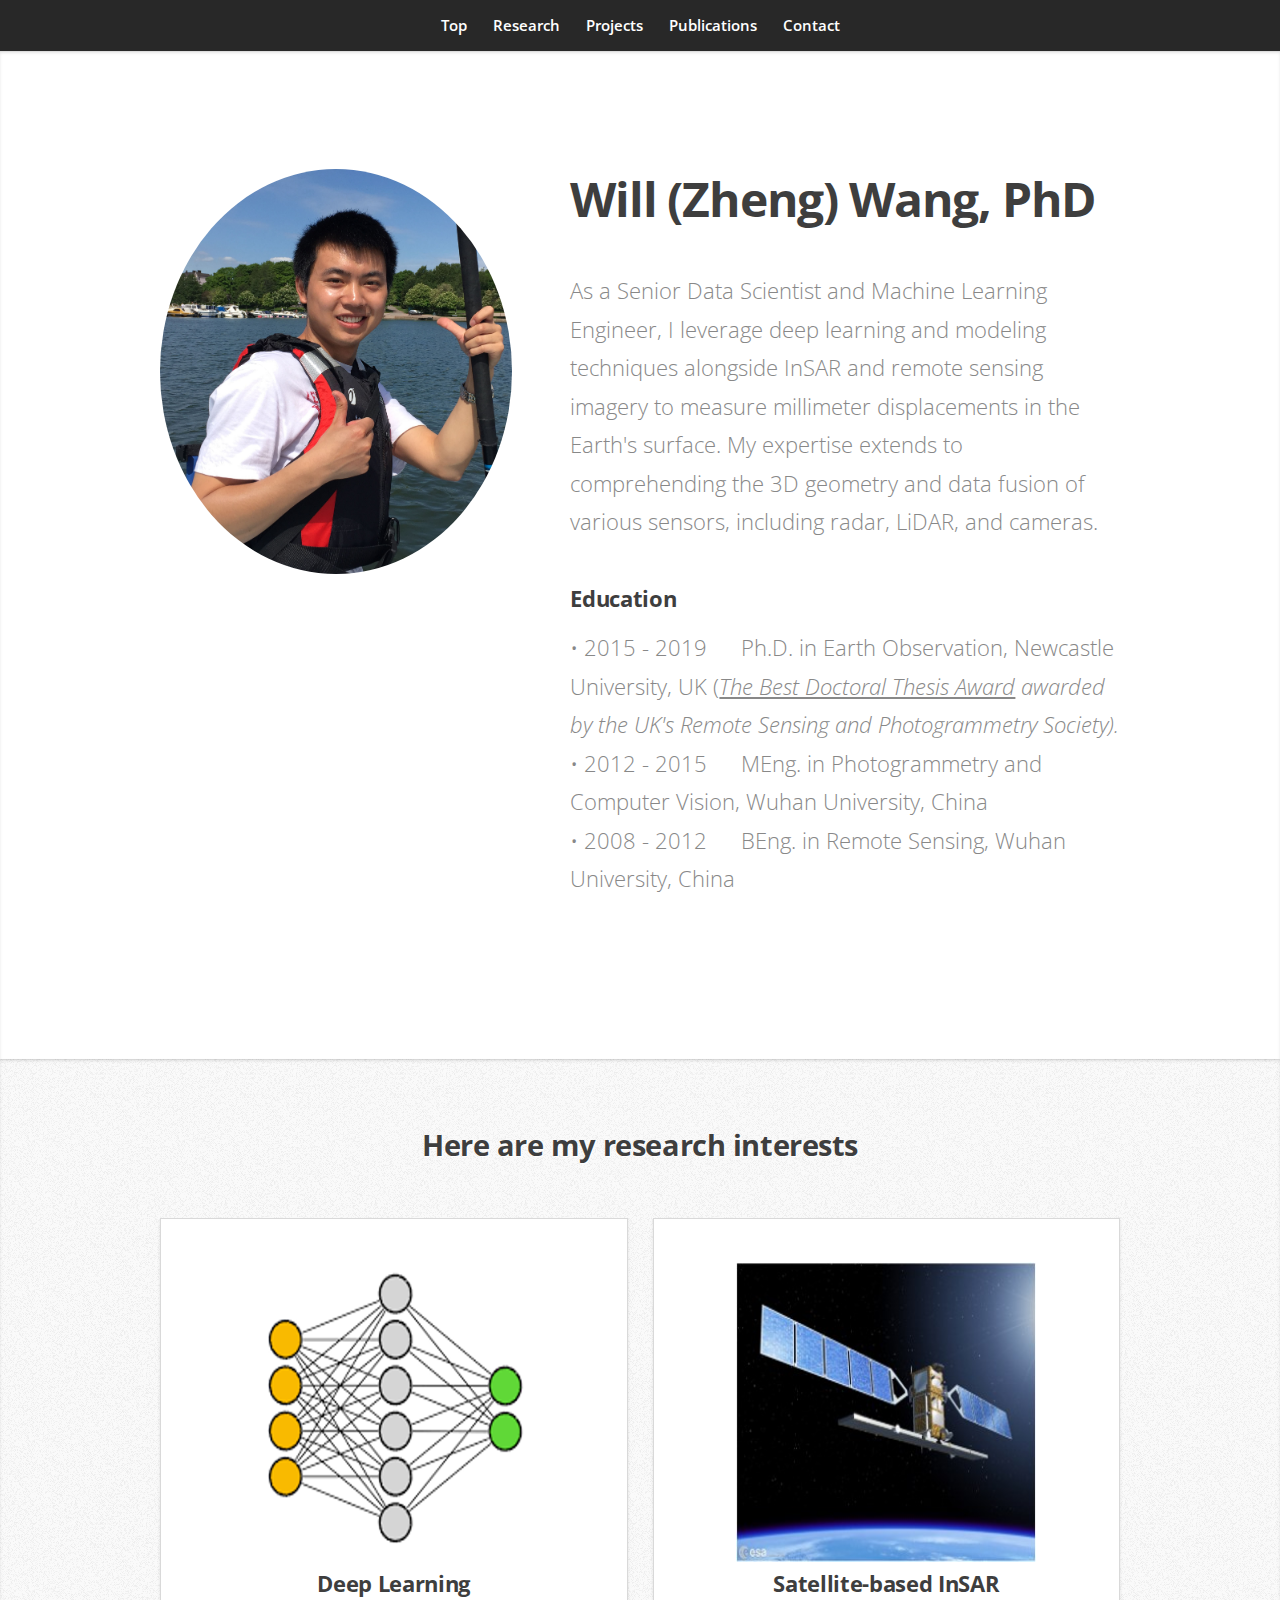
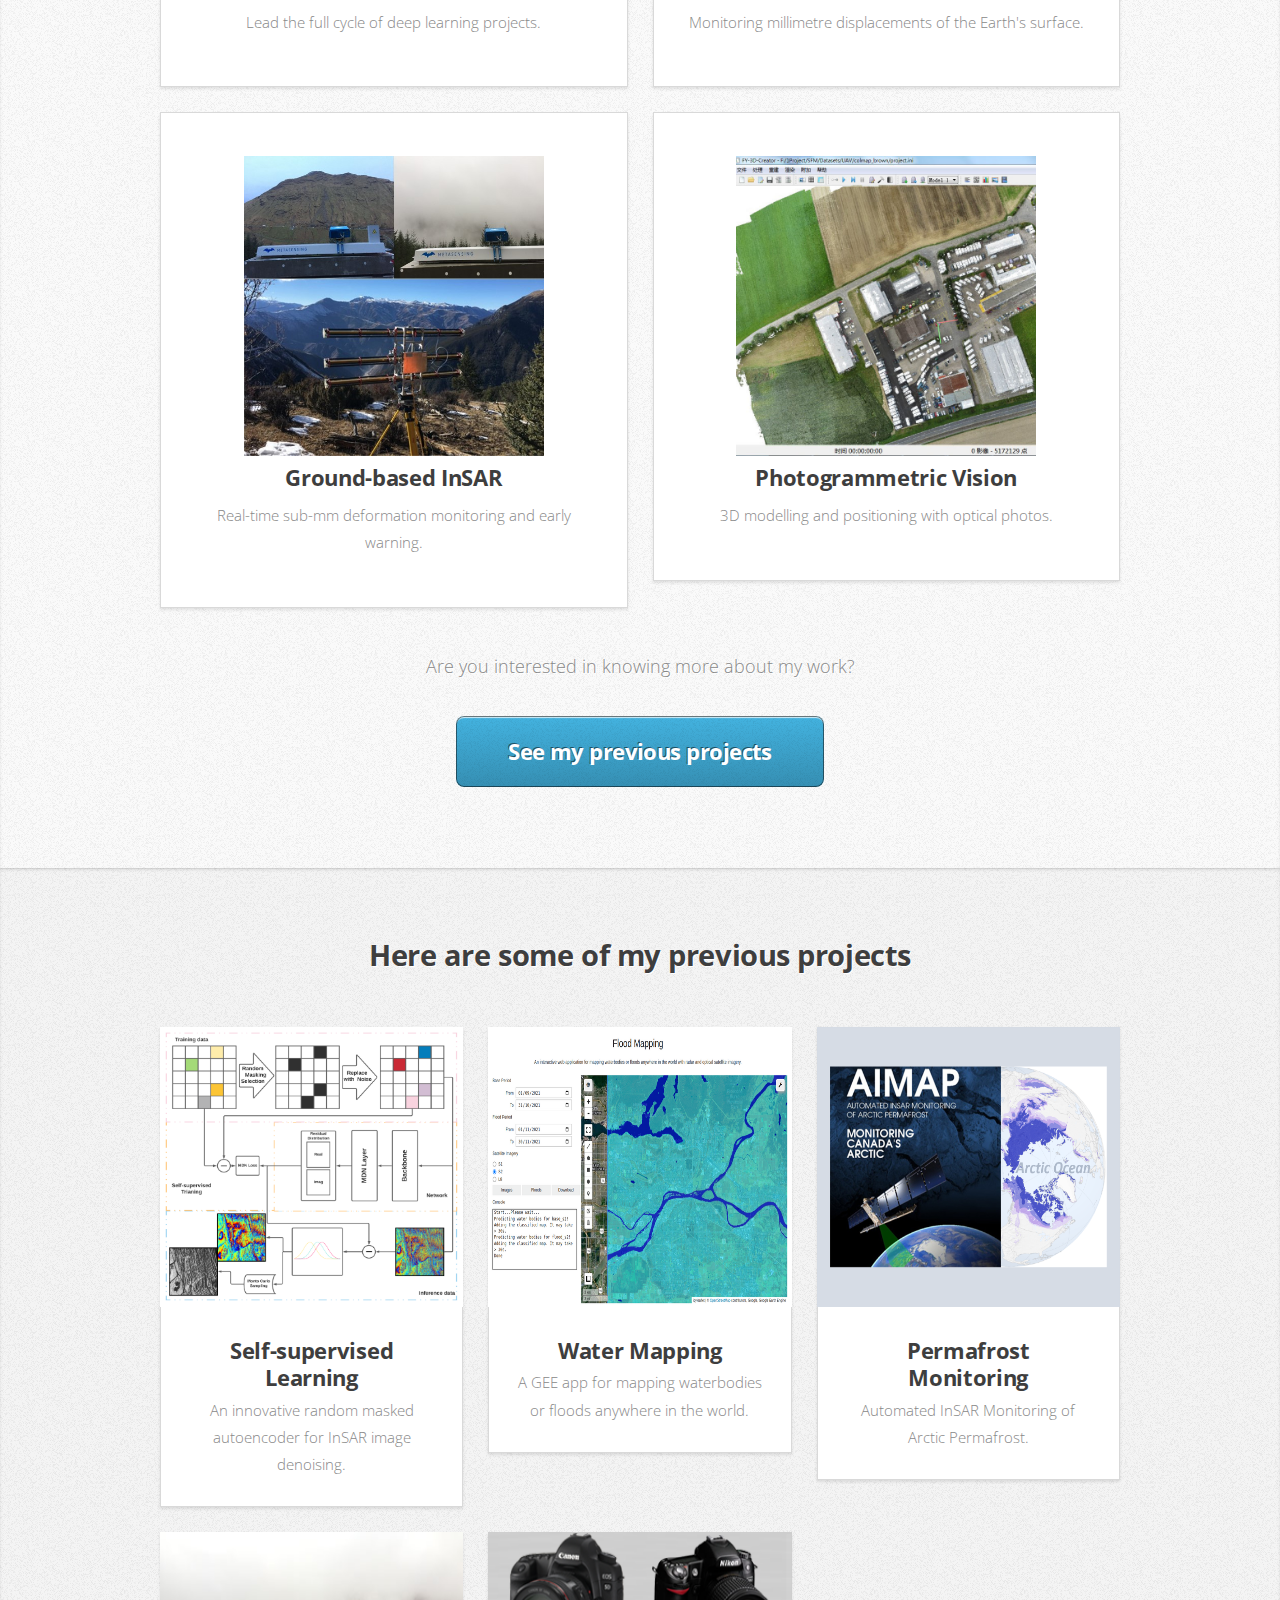
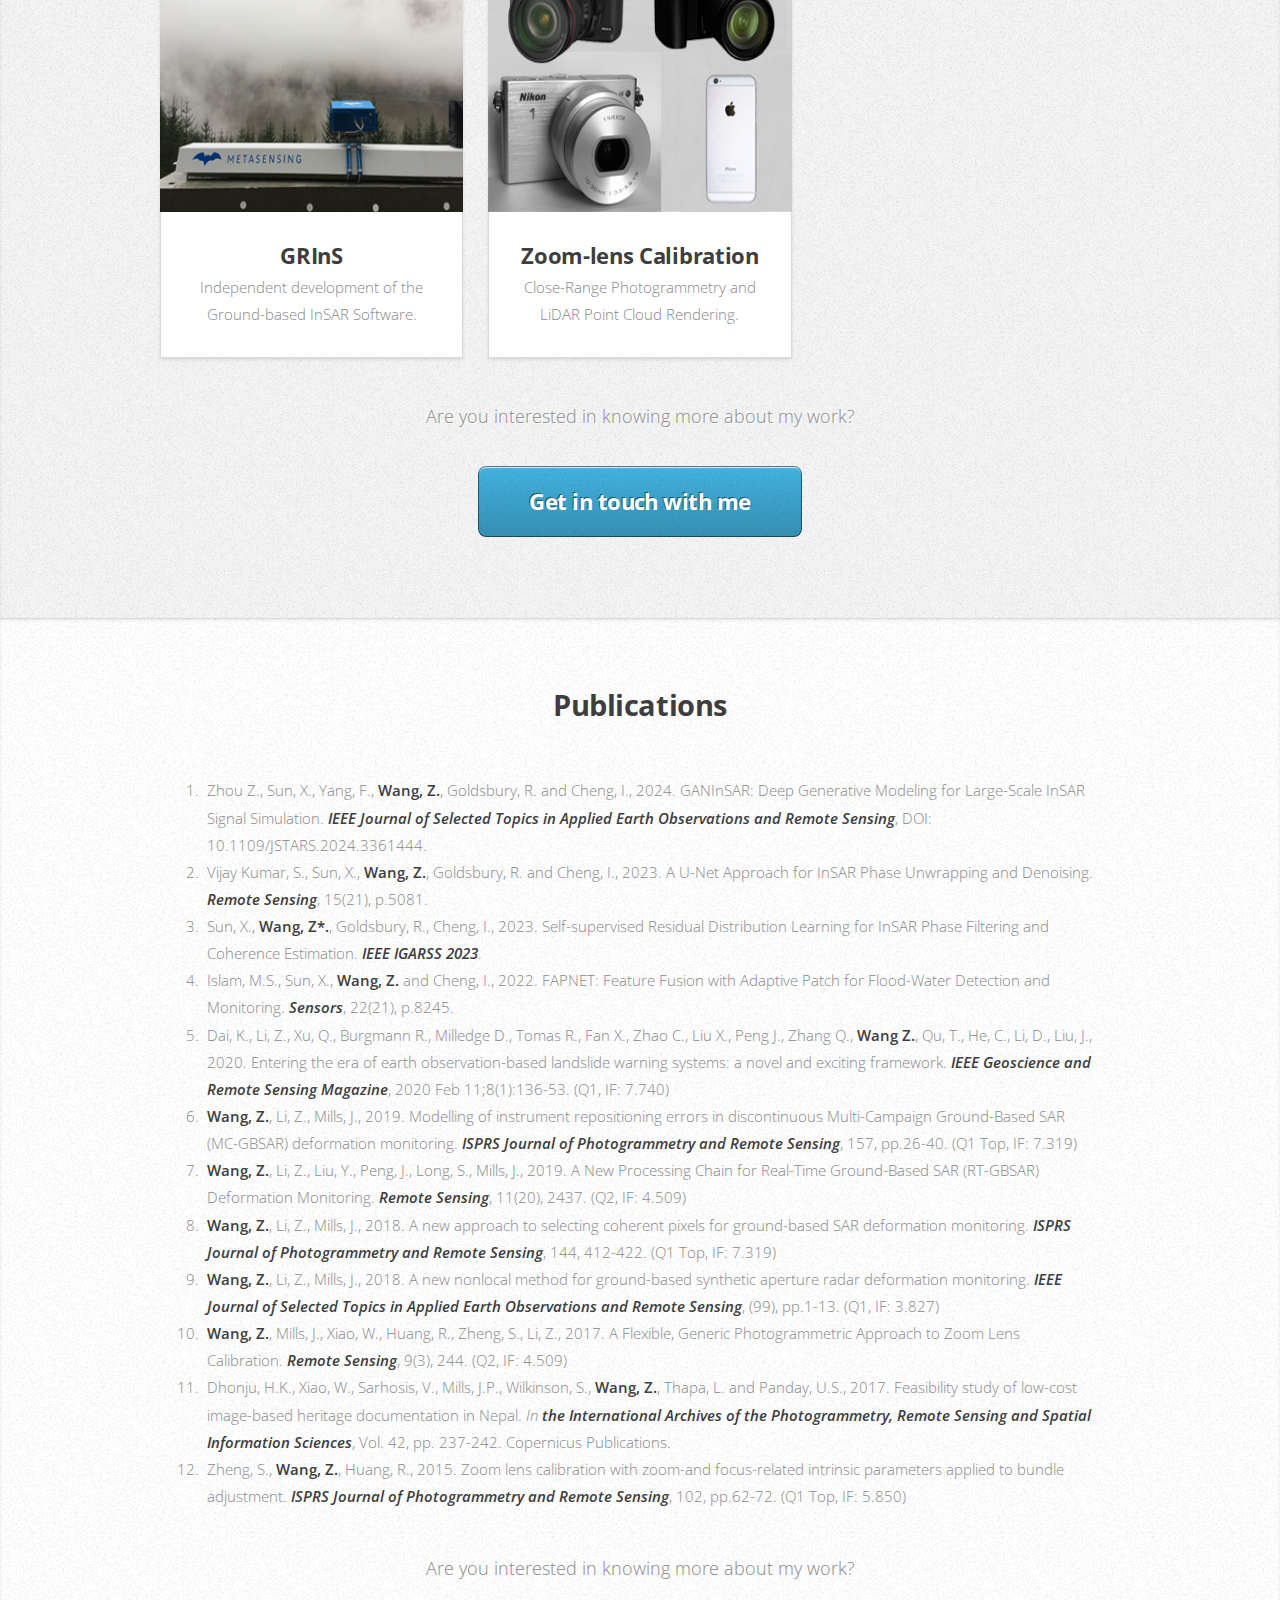
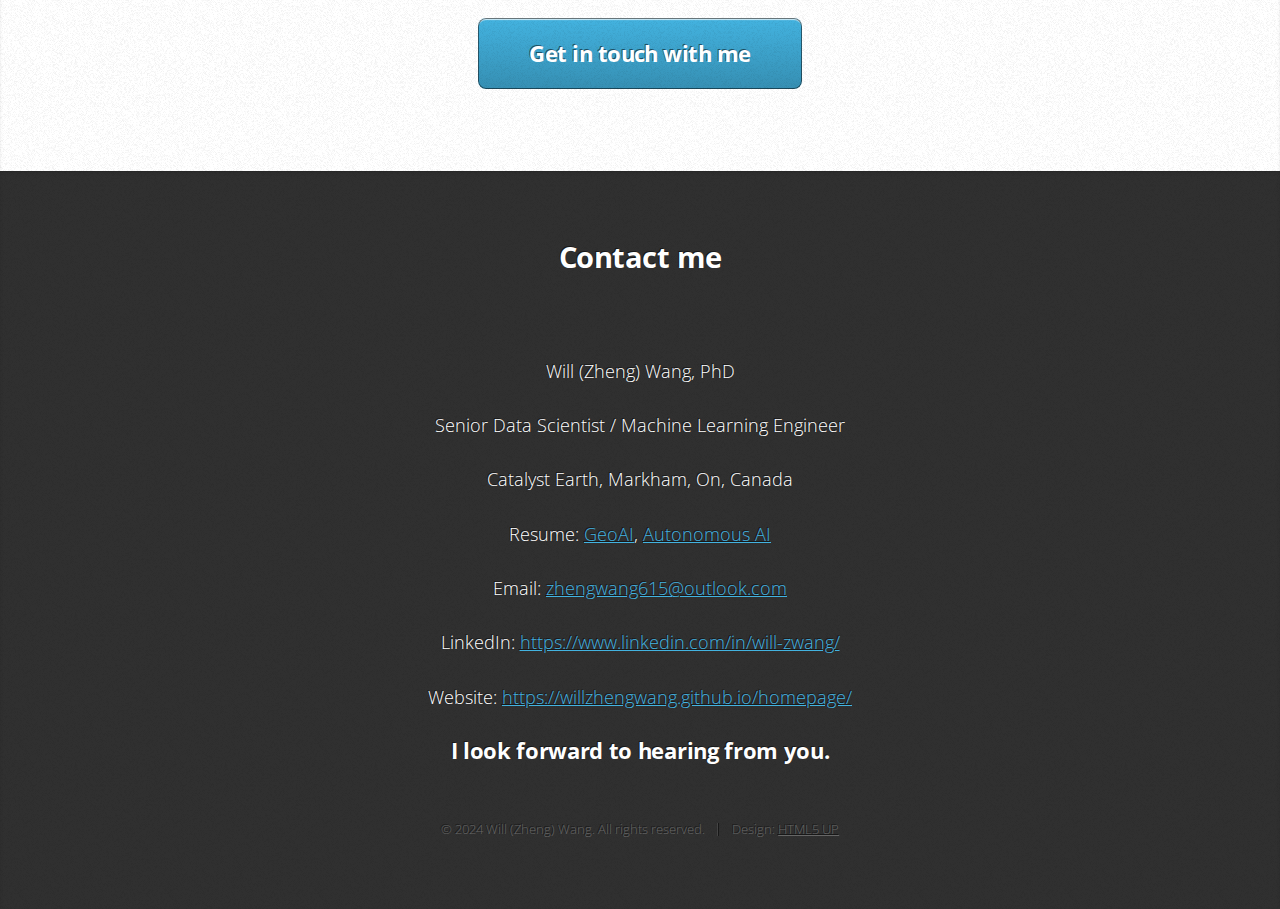
==== commit af2a3b18: "index.html: update publication typo" ====
--- a/index.html
+++ b/index.html
@@ -35,7 +35,7 @@
 							<header>
 								<h1><strong> Will (Zheng) Wang, PhD</strong></h1>
 							</header>
-							<p> As a Senior Data Scientist and Machine Learning Engineer, I leverage deep learning and modeling techniques alongside InSAR and remote sensing imagery to measure millimeter displacements in the Earth's surface. My expertise extends to comprehending the 3D geometry and data fusion of various sensors, including Lidar, Radar, and Cameras.  </p>
+							<p> As a Senior Data Scientist and Machine Learning Engineer, I leverage deep learning and modeling techniques alongside InSAR and remote sensing imagery to measure millimeter displacements in the Earth's surface. My expertise extends to comprehending the 3D geometry and data fusion of various sensors, including radar, LiDAR, and cameras.  </p>
 							<h3>Education</h3>
 							<p class="large" style="text-align:left;">
 								&bull; 2015 - 2019 &emsp; Ph.D. in Earth Observation, Newcastle University, UK
@@ -152,8 +152,8 @@
 				<div class="container" align="left">
 					<ol>
 						<li>
-						Zhou Z., Sun, X., Yang, F., <b>Wang, Z.</b>, Goldsbury, R. and Cheng, I., 2023. GANInSAR: Deep Generative Modeling for Large-Scale InSAR Signal Simulation.
-						<i><b>IEEE JSTARS</b></i>, DOI: 10.1109/JSTARS.2024.3361444.
+						Zhou Z., Sun, X., Yang, F., <b>Wang, Z.</b>, Goldsbury, R. and Cheng, I., 2024. GANInSAR: Deep Generative Modeling for Large-Scale InSAR Signal Simulation.
+						<i><b>IEEE Journal of Selected Topics in Applied Earth Observations and Remote Sensing</b></i>, DOI: 10.1109/JSTARS.2024.3361444.
 					  </li>
 					  <li>
 						Vijay Kumar, S., Sun, X., <b>Wang, Z.</b>, Goldsbury, R. and Cheng, I., 2023. A U-Net Approach for InSAR Phase Unwrapping and Denoising.
